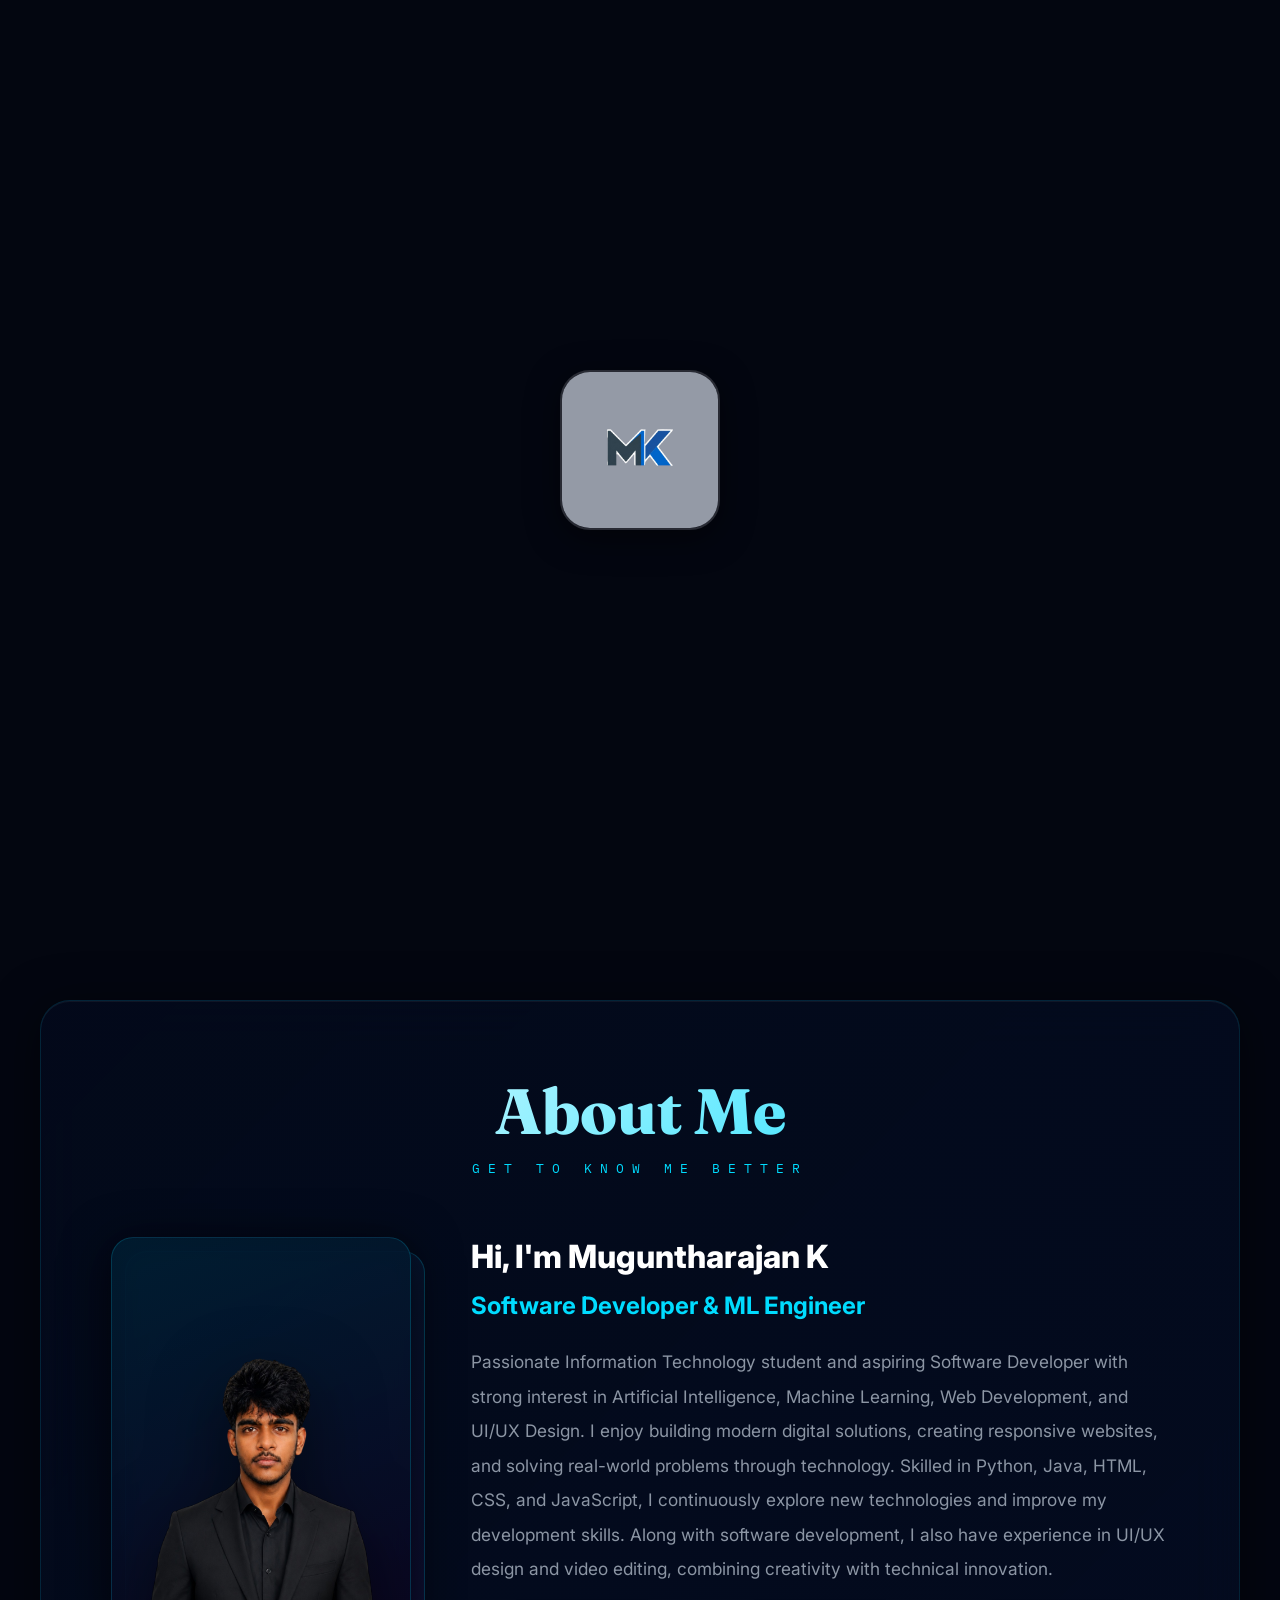
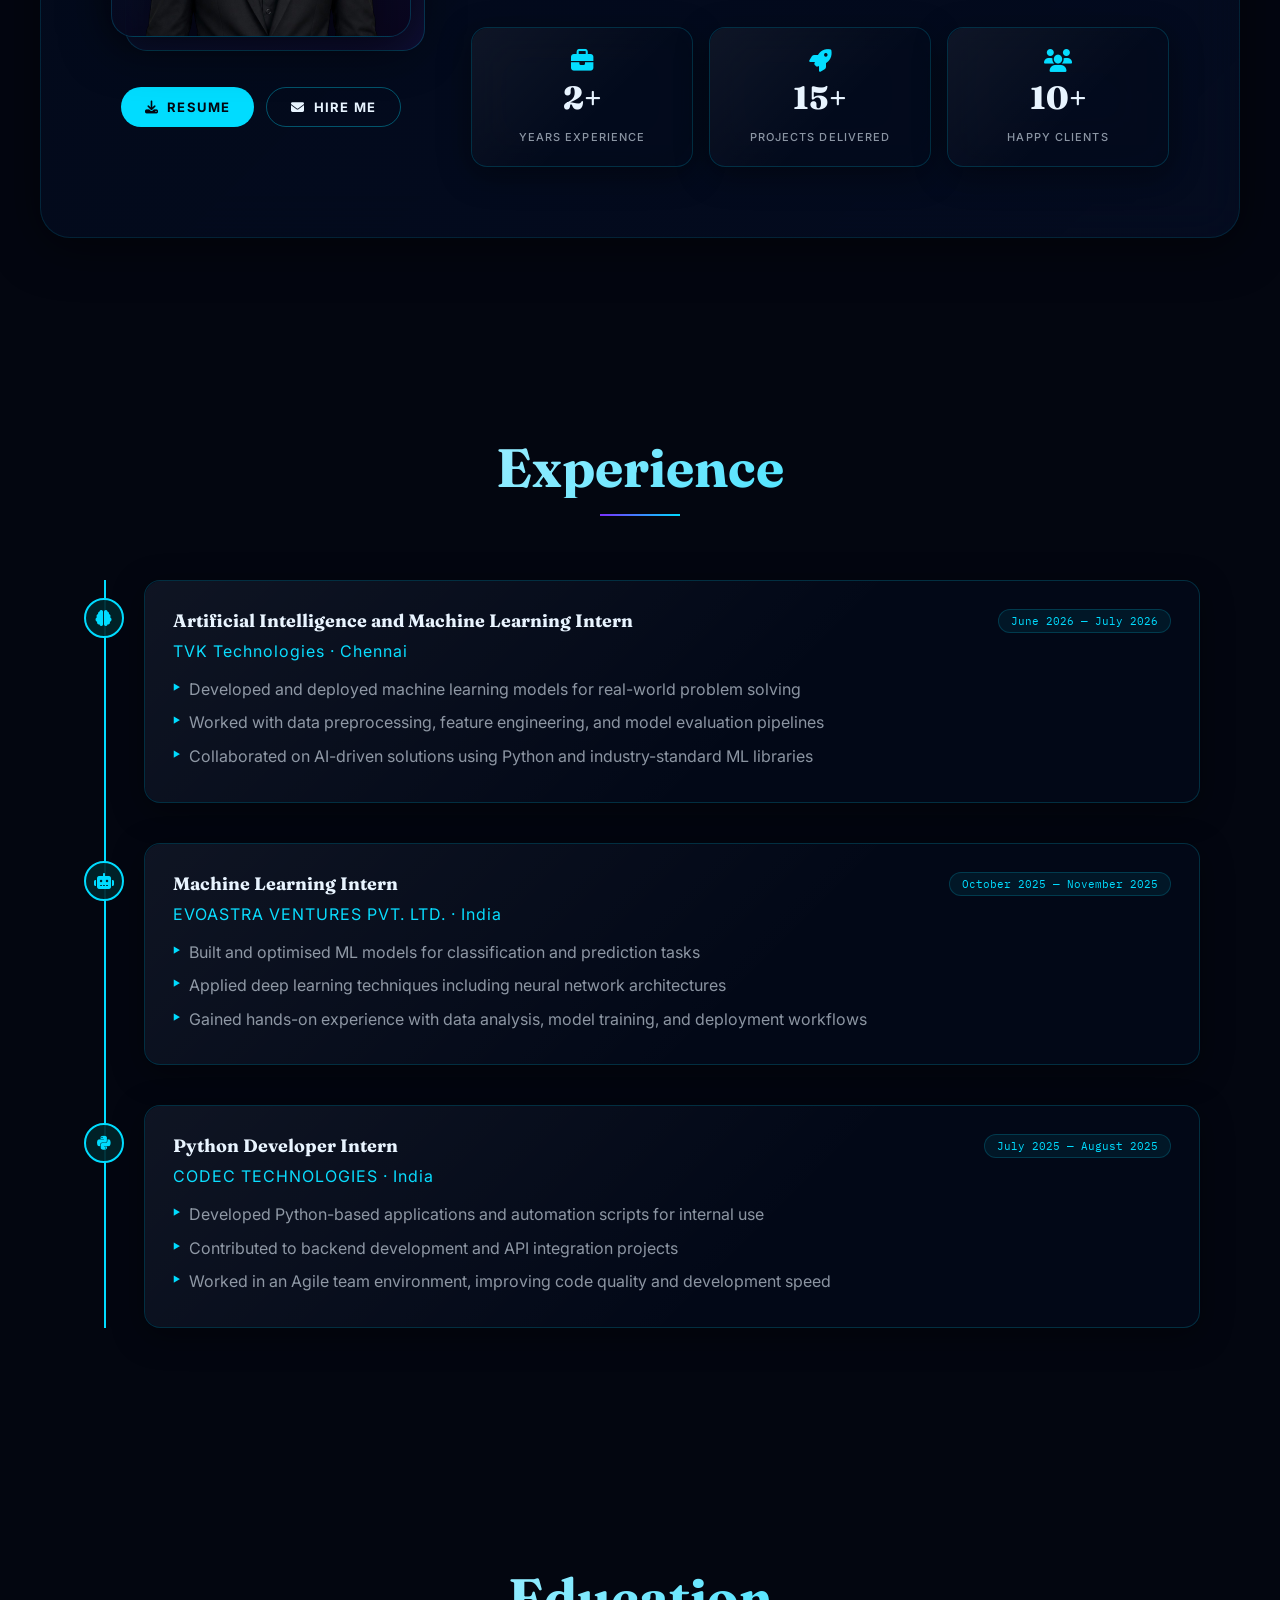
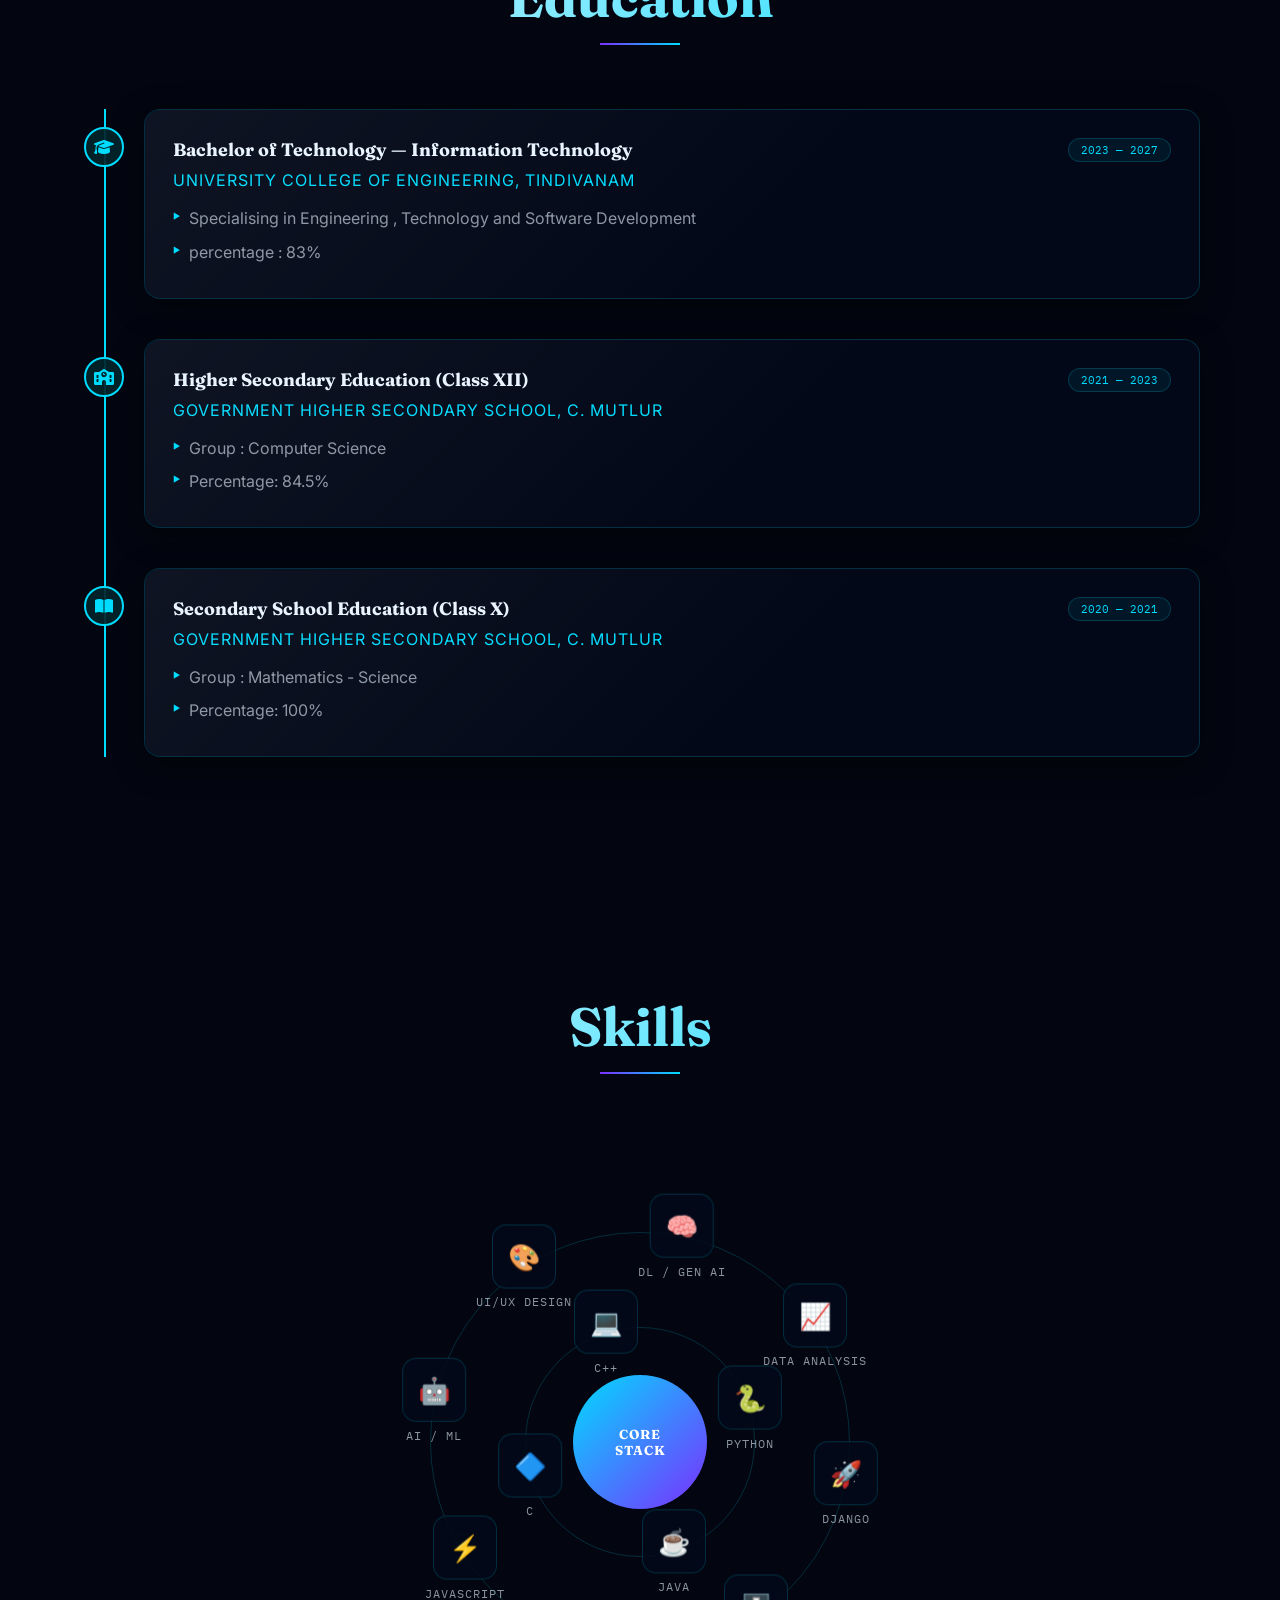
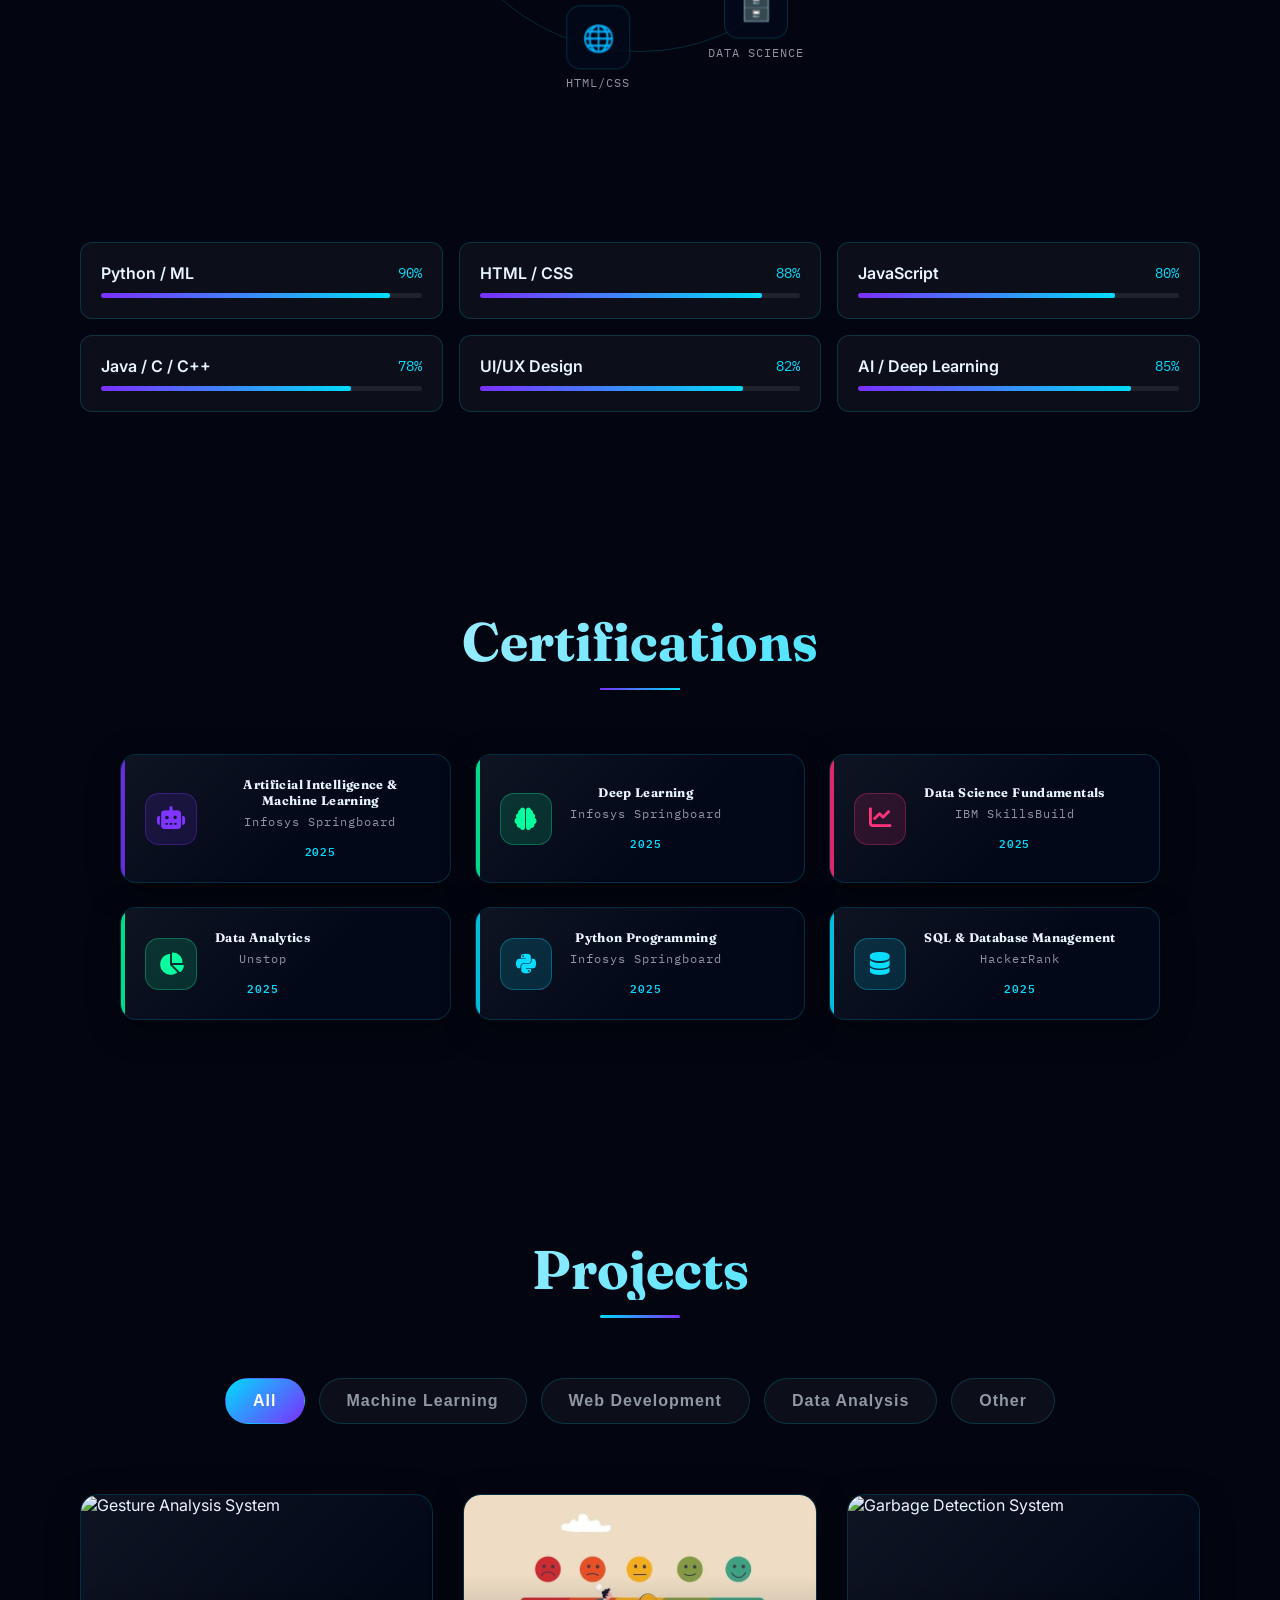
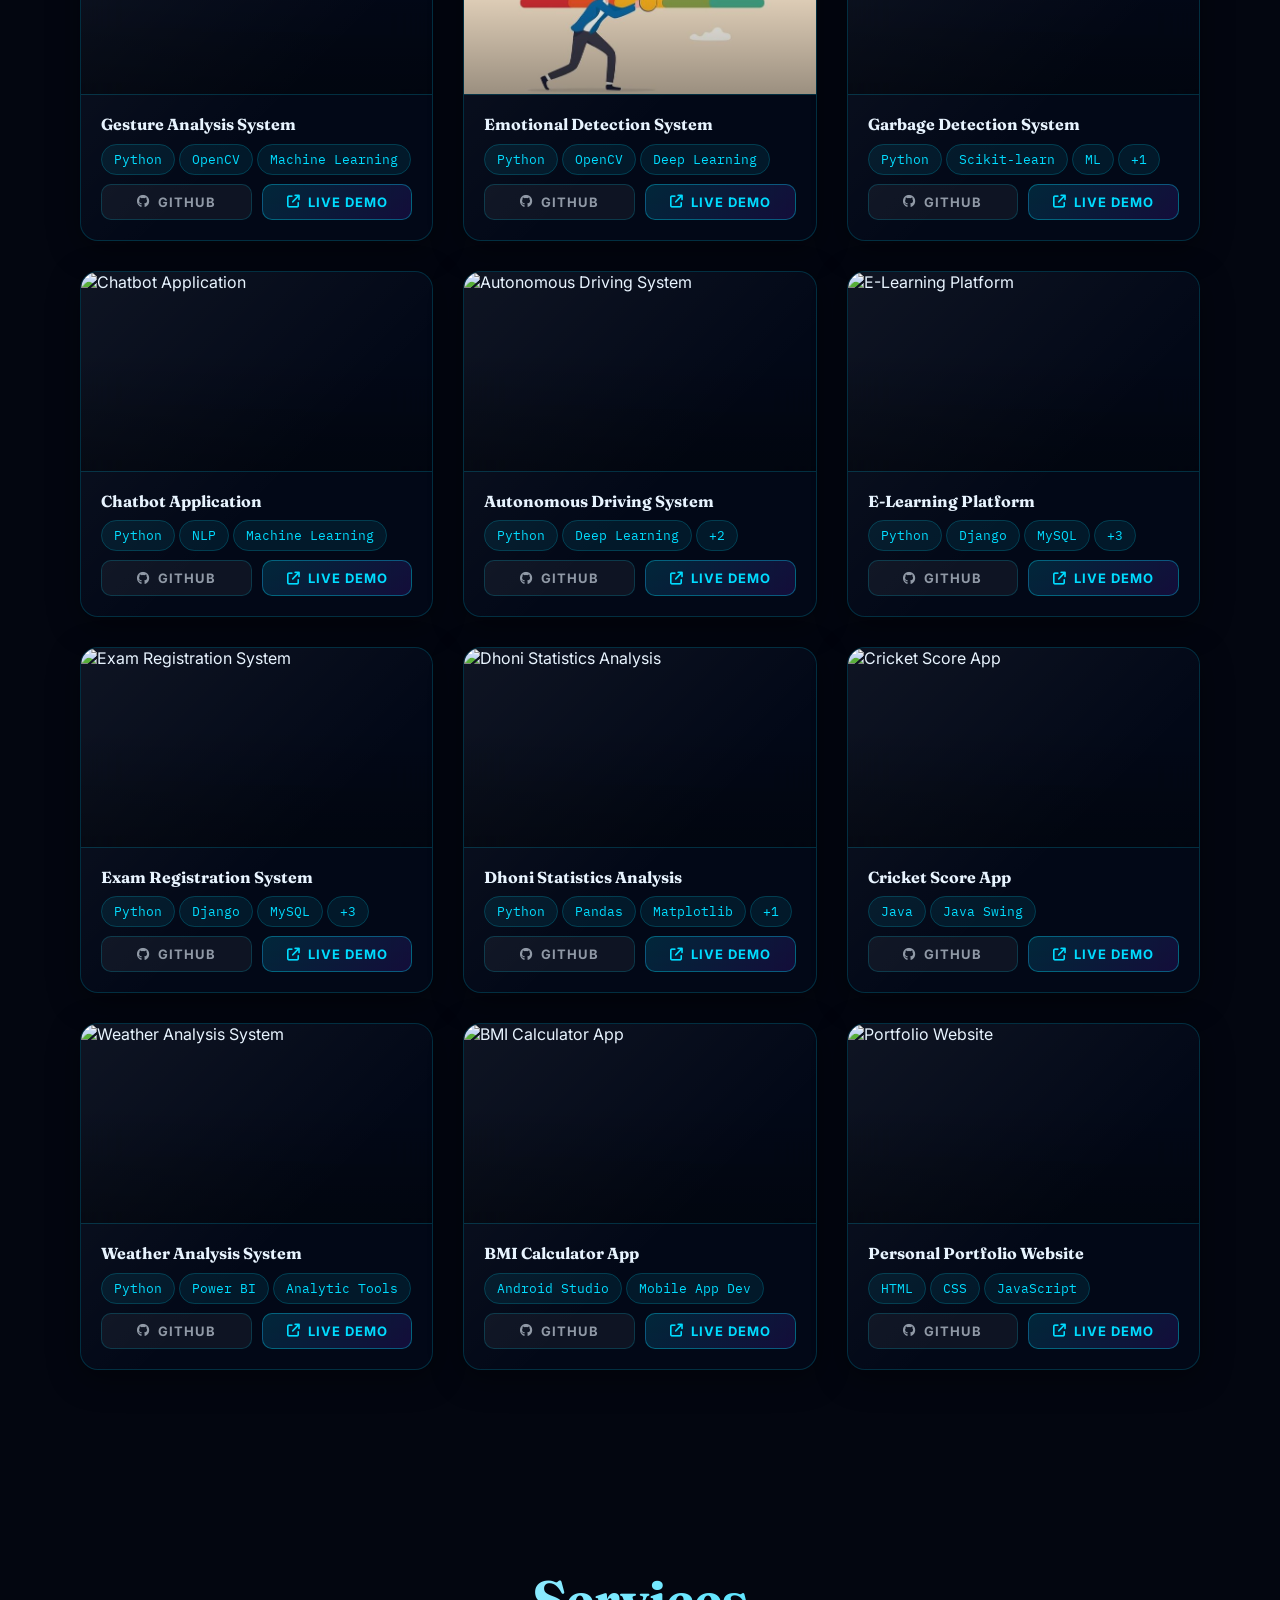
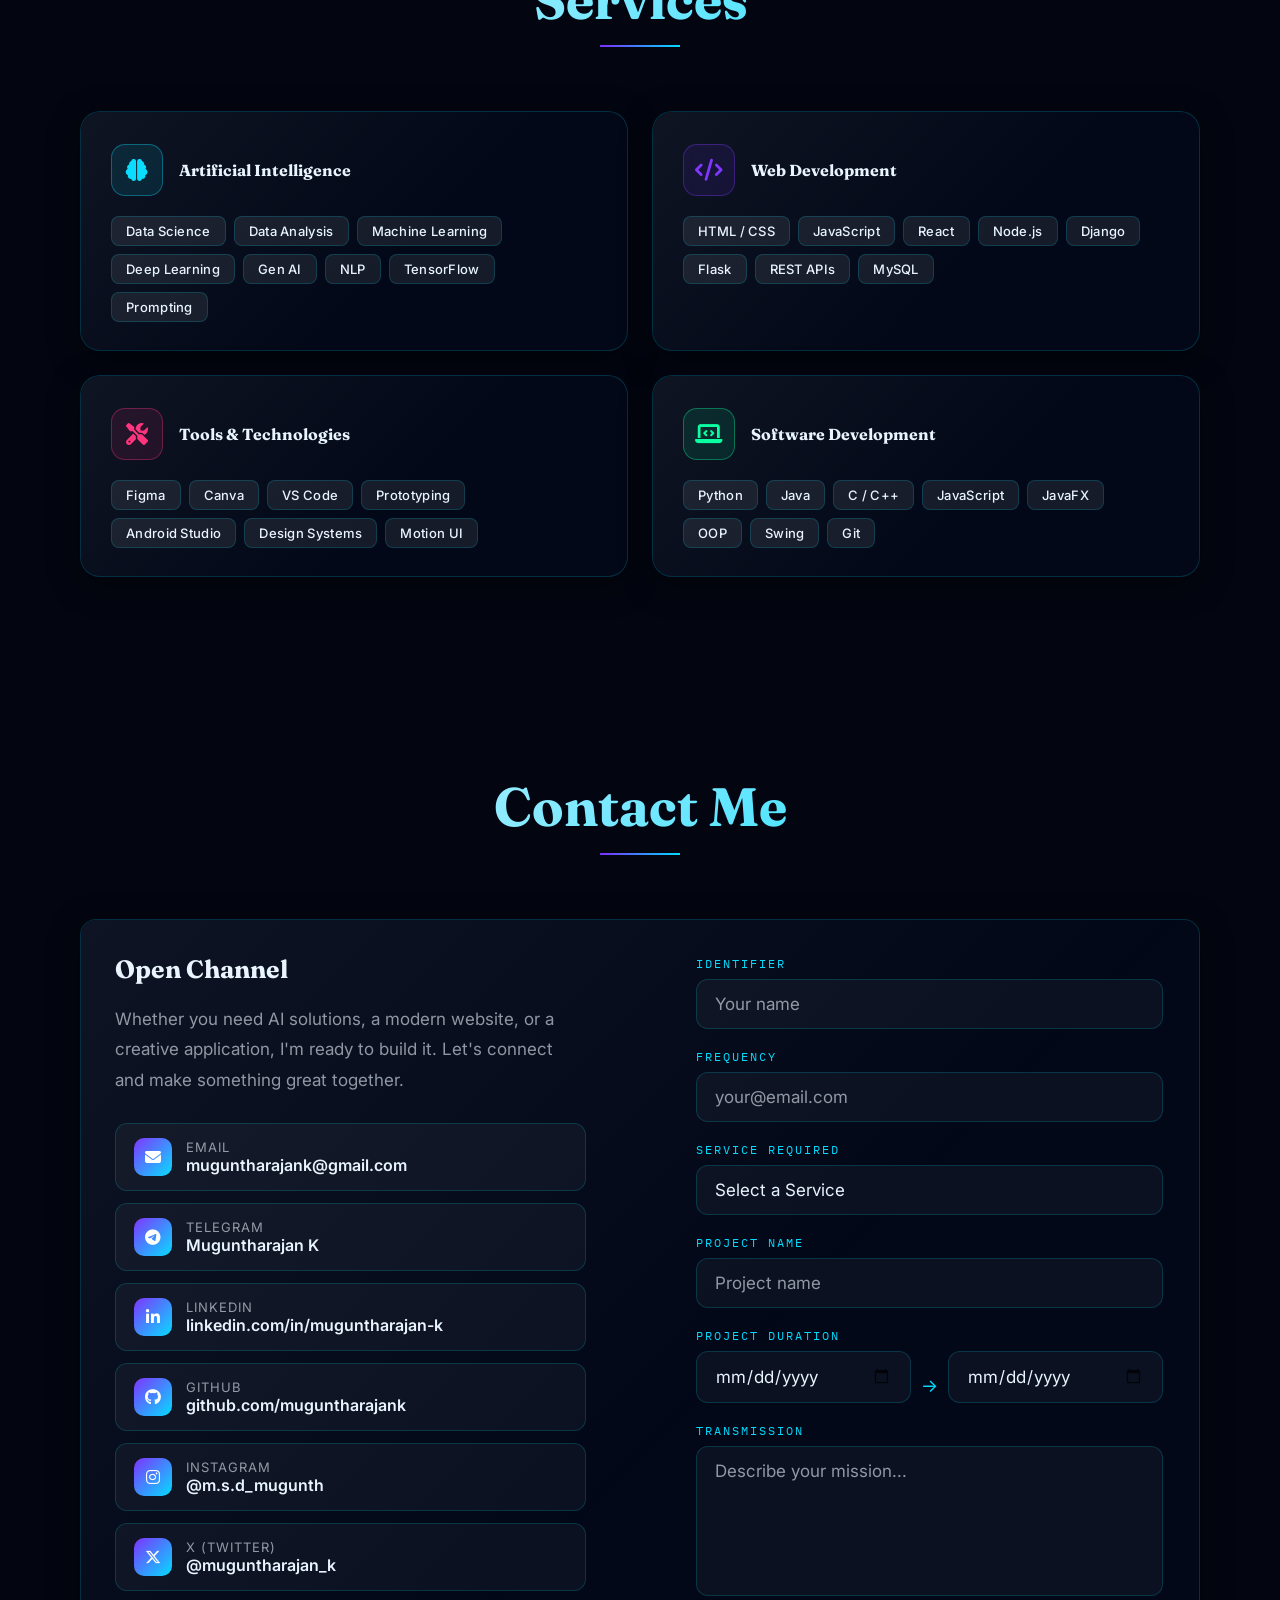
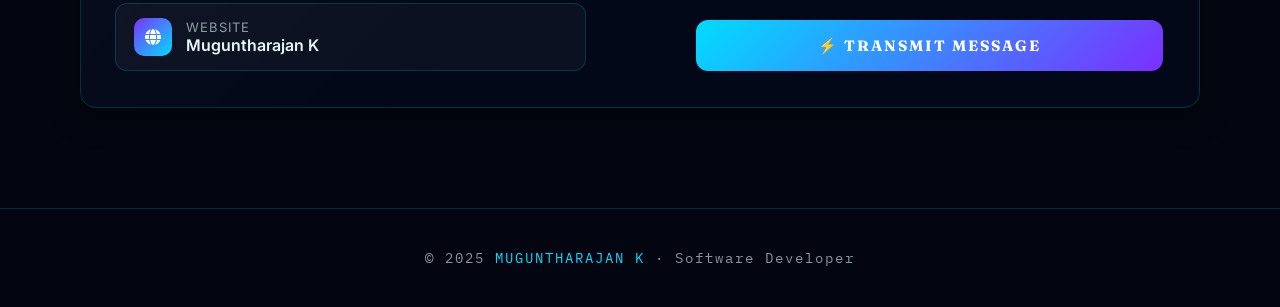
==== index.html @ 529c3d99 "Add files via upload" ====
<!DOCTYPE html>
<html lang="en" data-theme="dark">
<head>
<meta charset="UTF-8">
<meta name="viewport" content="width=device-width, initial-scale=1.0">
<title>Muguntharajan K — Software Developer</title>
<link rel="preconnect" href="https://fonts.googleapis.com">
<link href="https://fonts.googleapis.com/css2?family=Inter:wght@300;400;500;600;700;800&family=Fraunces:opsz,wght@9..144,400..900&family=IBM+Plex+Mono:wght@400;500&display=swap" rel="stylesheet">
<link rel="stylesheet" href="https://cdnjs.cloudflare.com/ajax/libs/font-awesome/6.5.1/css/all.min.css">
<link rel="stylesheet" href="styles.css">
<script src="script.js" defer></script>
</head>
<body>
<canvas id="bg-canvas"></canvas>
<!-- PRELOADER -->
<div id="preloader">
  <div class="loader-content">
    <div class="logo-box">
      <img src="img/MK.jpg" alt="Logo">
    </div>
  </div>
</div>

<!-- SCROLL PROGRESS -->
<div id="scrollProgress"></div>

<!-- NAV -->
<nav id="mainNav" class="nav-reference">
  <a href="#hero" class="nav-brand">mugunth<span class="nav-brand-dot">.dev</span></a>
  <button class="hamburger" id="hamburger" aria-label="Toggle menu">
    <span></span><span></span><span></span>
  </button>
  <ul class="nav-links" id="navLinks">
    <li><a href="#hero" class="nav-link-item active">Home</a></li>
    <li><a href="#about" class="nav-link-item">About</a></li>
    <li><a href="#skills" class="nav-link-item">Skills</a></li>
    <li><a href="#projects" class="nav-link-item">Projects</a></li>
    <li><a href="#services" class="nav-link-item">Services</a></li>
    <li><a href="#contact" class="nav-link-item">Contact</a></li>
  </ul>
  <div class="nav-right">
    <a href="https://linkedin.com/in/muguntharajan-k" target="_blank" class="nav-li-icon" aria-label="LinkedIn"><i class="fa-brands fa-linkedin-in"></i></a>
    <a href="Muguntharajan_SE_Resume.pdf" download class="btn-resume"><i class="fa-solid fa-download"></i> RESUME</a>
    <button class="theme-toggle" id="themeToggle" aria-label="Toggle theme"></button>
  </div>
</nav>

<div class="wrapper">

<!-- HERO -->
<section class="hero" id="hero">

  <!-- Center content -->
  <div class="hero-center reveal">
    <h1 class="hero-big-title">
      <span class="hbt-line">Creative</span>
      <span class="hbt-line hbt-accent">Software Developer</span>
      <span class="hbt-line">&amp; ML Engineer</span>
    </h1>
    <p class="hero-big-sub">Crafting intelligent solutions through clean code,<br>thoughtful design, and machine learning innovation.</p>
    <!-- Left social dock -->
  <div class="hero-side-socials">
    <a href="https://github.com/muguntharajank" target="_blank" aria-label="GitHub"><i class="fa-brands fa-github"></i></a>
    <a href="https://linkedin.com/in/muguntharajan-k" target="_blank" aria-label="LinkedIn"><i class="fa-brands fa-linkedin-in"></i></a>
    <a href="https://instagram.com/m.s.d_mugunth" target="_blank" aria-label="Instagram"><i class="fa-brands fa-instagram"></i></a>
    <a href="https://twitter.com/muguntharajan_k" target="_blank" aria-label="X (Twitter)"><i class="fa-brands fa-x-twitter"></i></a>
    <a href="https://t.me/@MuguntharajanK" target="_blank" aria-label="Telegram"><i class="fa-brands fa-telegram"></i></a>
    <span class="side-socials-line"></span>
  </div>
    <a href="#projects" class="btn-view-work">VIEW WORK</a>
    <div class="hero-scroll-indicator">
      <i class="fa-solid fa-arrow-down"></i>
    </div>
  </div>

  <!-- Right rotating badge -->
  <div class="hero-badge-wrap">
    <svg class="hero-rotate-badge" viewBox="0 0 200 200" xmlns="http://www.w3.org/2000/svg">
      <defs>
        <path id="circlePath" d="M 100,100 m -75,0 a 75,75 0 1,1 150,0 a 75,75 0 1,1 -150,0"/>
      </defs>
      <text class="badge-text">
        <textPath href="#circlePath" startOffset="0%">
          • CREATIVE DEVELOPER • ML ENGINEER • WEB DEVELOPER •
        </textPath>
      </text>
    </svg>
    <div class="hero-badge-dot"></div>
  </div>

</section>

<!-- ABOUT -->
  <section id="about" class="about">
    <div class="about-box">
      <div class="section-header reveal">
        <h2>About Me</h2>
        <p>Get to know me better</p>
      </div>
      <div class="about-content">
        <div class="about-img-col reveal-left">
          <div class="about-img-outer">
            <div class="about-img-bg-box"></div>
            <div class="about-img-wrap">
              <span class="glow-cyan"></span>
              <span class="glow-purple"></span>
              <img src="img/profile.png" class="about-img">
            </div>
          </div>
          <div class="about-btn-row">
            <a href="Muguntharajan_SE_Resume.pdf" download class="about-btn about-btn--resume"><i class="fas fa-download"></i> Resume</a>
            <a href="#contact" class="about-btn about-btn--hire"><i class="fas fa-envelope"></i> Hire Me</a>
          </div>
        </div>

        <div class="about-text reveal">
          <h4 class="about-subtitle">Hi, I'm Muguntharajan K</h4>
          <h4 class="about-title">Software Developer & ML Engineer</h4>
          <p>Passionate Information Technology student and aspiring Software Developer with strong interest in Artificial Intelligence, Machine Learning, Web Development, and UI/UX Design. I enjoy building modern digital solutions, creating responsive websites, and solving real-world problems through technology. Skilled in Python, Java, HTML, CSS, and JavaScript, I continuously explore new technologies and improve my development skills. Along with software development, I also have experience in UI/UX design and video editing, combining creativity with technical innovation.</p>
          <!-- STAT BOXES -->
          <div class="about-stats reveal">
            <div class="astat-box glass">
              <i class="fa-solid fa-briefcase astat-icon"></i>
              <div class="astat-num">2+</div>
              <div class="astat-label">Years Experience</div>
            </div>
            <div class="astat-box glass">
              <i class="fa-solid fa-rocket astat-icon"></i>
              <div class="astat-num">15+</div>
              <div class="astat-label">Projects Delivered</div>
            </div>
            <div class="astat-box glass">
              <i class="fa-solid fa-users astat-icon"></i>
              <div class="astat-num">10+</div>
              <div class="astat-label">Happy Clients</div>
            </div>
          </div>
        </div>
      </div>
    </div>
</section>
<!-- EXPERIENCE -->
<section id="experience" style="padding:100px 40px;max-width:1200px;margin:0 auto">
  <div class="section-header reveal">
    <h2 class="section-title">Experience</h2>
    <div class="section-line"></div>
  </div>
  <div class="timeline">
    <div class="tl-item slide-in-left">
      <div class="tl-icon" style="--tl-ic:var(--c1)"><i class="fa-solid fa-brain"></i></div>
      <div class="glass tl-card">
        <div class="tl-header">
          <div class="tl-role">Artificial Intelligence and Machine Learning Intern</div>
          <div class="tl-date">June 2026 — July 2026</div>
        </div>
        <div class="tl-company">TVK Technologies · Chennai</div>
        <ul class="tl-bullets">
          <li>Developed and deployed machine learning models for real-world problem solving</li>
          <li>Worked with data preprocessing, feature engineering, and model evaluation pipelines</li>
          <li>Collaborated on AI-driven solutions using Python and industry-standard ML libraries</li>
        </ul>
      </div>
    </div>
    <div class="tl-item slide-in-left">
      <div class="tl-icon" style="--tl-ic:var(--c1)"><i class="fa-solid fa-robot"></i></div>
      <div class="glass tl-card">
        <div class="tl-header">
          <div class="tl-role">Machine Learning Intern</div>
          <div class="tl-date">October 2025 — November 2025</div>
        </div>
        <div class="tl-company">EVOASTRA VENTURES PVT. LTD. · India</div>
        <ul class="tl-bullets">
          <li>Built and optimised ML models for classification and prediction tasks</li>
          <li>Applied deep learning techniques including neural network architectures</li>
          <li>Gained hands-on experience with data analysis, model training, and deployment workflows</li>
        </ul>
      </div>
    </div>
    <div class="tl-item slide-in-left">
      <div class="tl-icon" style="--tl-ic:var(--c1)"><i class="fa-brands fa-python"></i></div>
      <div class="glass tl-card">
        <div class="tl-header">
          <div class="tl-role">Python Developer Intern</div>
          <div class="tl-date">July 2025 — August 2025</div>
        </div>
        <div class="tl-company">CODEC TECHNOLOGIES · India</div>
        <ul class="tl-bullets">
          <li>Developed Python-based applications and automation scripts for internal use</li>
          <li>Contributed to backend development and API integration projects</li>
          <li>Worked in an Agile team environment, improving code quality and development speed</li>
        </ul>
      </div>
    </div>
  </div>
</section>

<!-- EDUCATION -->
<section id="education" style="padding:100px 40px;max-width:1200px;margin:0 auto">
  <div class="section-header reveal">
    <h2 class="section-title">Education</h2>
    <div class="section-line"></div>
  </div>
  <div class="timeline">
    <div class="tl-item slide-in-left">
      <div class="tl-icon" style="--tl-ic:var(--c1)"><i class="fa-solid fa-graduation-cap"></i></div>
      <div class="glass tl-card">
        <div class="tl-header">
          <div class="tl-role">Bachelor of Technology — Information Technology</div>
          <div class="tl-date">2023 — 2027</div>
        </div>
        <div class="tl-company">UNIVERSITY COLLEGE OF ENGINEERING, TINDIVANAM</div>
        <ul class="tl-bullets">
          <li>Specialising in Engineering , Technology and Software Development</li>
          <li> percentage : 83%</li>  
        </ul>
      </div>
    </div>
    <div class="tl-item slide-in-left">
      <div class="tl-icon" style="--tl-ic:var(--c1)"><i class="fa-solid fa-school"></i></div>
      <div class="glass tl-card">
        <div class="tl-header">
          <div class="tl-role">Higher Secondary Education (Class XII)</div>
          <div class="tl-date">2021 — 2023</div>
        </div>
        <div class="tl-company">GOVERNMENT HIGHER SECONDARY SCHOOL, C. MUTLUR</div>
        <ul class="tl-bullets">
          <li>Group : Computer Science</li>
          <li>Percentage: 84.5%</li>
        </ul>
      </div>
    </div>
    <div class="tl-item slide-in-left">
      <div class="tl-icon" style="--tl-ic:var(--c1)"><i class="fa-solid fa-book-open"></i></div>
      <div class="glass tl-card">
        <div class="tl-header">
          <div class="tl-role">Secondary School Education (Class X)</div>
          <div class="tl-date">2020 — 2021</div>
        </div>
        <div class="tl-company">GOVERNMENT HIGHER SECONDARY SCHOOL, C. MUTLUR</div>
        <ul class="tl-bullets">
          <li>Group : Mathematics - Science</li>
          <li>Percentage: 100%</li>
        </ul>
      </div>
    </div>
  </div>
</section>

<!-- SKILLS -->
<section id="skills" style="padding:100px 40px;max-width:1200px;margin:0 auto">
  <div class="section-header reveal">
    <h2 class="section-title">Skills</h2>
    <div class="section-line"></div>
  </div>
  <div class="skills-orbit-wrapper">
    <div class="skills-orbit reveal" id="skillsOrbit">
      <div class="orbit-track" style="width:420px;height:420px"></div>
      <div class="orbit-track" style="width:230px;height:230px"></div>
      <div class="orbit-center">CORE<br>STACK</div>
    </div>
  </div>
  <div class="skills-bars slide-in-up" id="skillBars">
    <div class="skill-bar-item"><div class="skill-bar-header"><span class="skill-bar-name">Python / ML</span><span class="skill-bar-pct">90%</span></div><div class="skill-track"><div class="skill-fill" data-pct="90"></div></div></div>
    <div class="skill-bar-item"><div class="skill-bar-header"><span class="skill-bar-name">HTML / CSS</span><span class="skill-bar-pct">88%</span></div><div class="skill-track"><div class="skill-fill" data-pct="88"></div></div></div>
    <div class="skill-bar-item"><div class="skill-bar-header"><span class="skill-bar-name">JavaScript</span><span class="skill-bar-pct">80%</span></div><div class="skill-track"><div class="skill-fill" data-pct="80"></div></div></div>
    <div class="skill-bar-item"><div class="skill-bar-header"><span class="skill-bar-name">Java / C / C++</span><span class="skill-bar-pct">78%</span></div><div class="skill-track"><div class="skill-fill" data-pct="78"></div></div></div>
    <div class="skill-bar-item"><div class="skill-bar-header"><span class="skill-bar-name">UI/UX Design</span><span class="skill-bar-pct">82%</span></div><div class="skill-track"><div class="skill-fill" data-pct="82"></div></div></div>
    <div class="skill-bar-item"><div class="skill-bar-header"><span class="skill-bar-name">AI / Deep Learning</span><span class="skill-bar-pct">85%</span></div><div class="skill-track"><div class="skill-fill" data-pct="85"></div></div></div>
  </div>
</section>

<!-- CERTIFICATIONS -->
<section id="certifications" class="section">
  <div class="section-header reveal">
    <h2 class="section-title">Certifications</h2>
    <div class="section-line"></div>
  </div>

  <div class="cert-grid">

    <!-- Cert 1 -->
<div class="cert-card glass slide-in-up" style="transition-delay:.00s">
  <div class="cert-badge" style="--cc:var(--c2)">
    <i class="fa-solid fa-robot"></i>
  </div>
  <div class="cert-body">
    <h3 class="cert-title">Artificial Intelligence & Machine Learning</h3>
    <span class="cert-issuer">Infosys Springboard</span>
    <span class="cert-date">2025</span>
  </div>
  <div class="cert-ribbon" style="--cc:var(--c2)"></div>
</div>

<!-- Cert 2 -->
<div class="cert-card glass slide-in-up" style="transition-delay:.08s">
  <div class="cert-badge" style="--cc:var(--c4)">
    <i class="fa-solid fa-brain"></i>
  </div>
  <div class="cert-body">
    <h3 class="cert-title">Deep Learning</h3>
    <span class="cert-issuer">Infosys Springboard</span>
    <span class="cert-date">2025</span>
  </div>
  <div class="cert-ribbon" style="--cc:var(--c4)"></div>
</div>

<!-- Cert 3 -->
<div class="cert-card glass slide-in-up" style="transition-delay:.16s">
  <div class="cert-badge" style="--cc:var(--c3)">
    <i class="fa-solid fa-chart-line"></i>
  </div>
  <div class="cert-body">
    <h3 class="cert-title">Data Science Fundamentals</h3>
    <span class="cert-issuer">IBM SkillsBuild</span>
    <span class="cert-date">2025</span>
  </div>
  <div class="cert-ribbon" style="--cc:var(--c3)"></div>
</div>

<!-- Cert 4 -->
<div class="cert-card glass slide-in-up" style="transition-delay:.24s">
  <div class="cert-badge" style="--cc:var(--c4)">
    <i class="fa-solid fa-chart-pie"></i>
  </div>
  <div class="cert-body">
    <h3 class="cert-title">Data Analytics</h3>
    <span class="cert-issuer">Unstop</span>
    <span class="cert-date">2025</span>
  </div>
  <div class="cert-ribbon" style="--cc:var(--c4)"></div>
</div>

<!-- Cert 5 -->
<div class="cert-card glass slide-in-up" style="transition-delay:.32s">
  <div class="cert-badge" style="--cc:var(--c1)">
    <i class="fa-brands fa-python"></i>
  </div>
  <div class="cert-body">
    <h3 class="cert-title">Python Programming</h3>
    <span class="cert-issuer">Infosys Springboard</span>
    <span class="cert-date">2025</span>
  </div>
  <div class="cert-ribbon" style="--cc:var(--c1)"></div>
</div>

<!-- Cert 6 -->
<div class="cert-card glass slide-in-up" style="transition-delay:.40s">
  <div class="cert-badge" style="--cc:var(--c1)">
    <i class="fa-solid fa-database"></i>
  </div>
  <div class="cert-body">
    <h3 class="cert-title">SQL & Database Management</h3>
    <span class="cert-issuer">HackerRank</span>
    <span class="cert-date">2025</span>
  </div>
  <div class="cert-ribbon" style="--cc:var(--c1)"></div>
</div>
</div>
</section>

<!-- PROJECTS -->
<section id="projects" class="section">

    <div class="section-header reveal">
        <h2 class="section-title">Projects</h2>
        <div class="section-line"></div>
    </div>

    <!-- FILTER BUTTONS -->
    <div class="project-filters reveal">
        <button class="filter-btn active" data-filter="all">All</button>
        <button class="filter-btn" data-filter="ml">Machine Learning</button>
        <button class="filter-btn" data-filter="web">Web Development</button>
        <button class="filter-btn" data-filter="data">Data Analysis</button>
        <button class="filter-btn" data-filter="app">Other</button>
    </div>

    <div class="projects-grid">

        <!-- PROJECT 1 -->
        <div class="glass project-card slide-in-up" data-category="ml">
            <div class="project-thumb">
                <img src="img/project_3.jpg" alt="Gesture Analysis System">
            </div>
            <div class="project-body">
                <div class="project-name">Gesture Analysis System</div>
                <div class="stack-chips">
                    <span class="stack-chip">Python</span>
                    <span class="stack-chip">OpenCV</span>
                    <span class="stack-chip">Machine Learning</span>
                </div>
                <div class="project-links">
                    <a href="https://github.com/muguntharajank" target="_blank" class="proj-btn proj-btn--gh">
                        <i class="fa-brands fa-github"></i> GitHub
                    </a>
                    <a href="#" target="_blank" class="proj-btn proj-btn--live">
                        <i class="fa-solid fa-arrow-up-right-from-square"></i> Live Demo
                    </a>
                </div>
            </div>
        </div>

        <!-- PROJECT 2 -->
        <div class="glass project-card slide-in-up" data-category="ml">
            <div class="project-thumb">
                <img src="img/project_4.jpg" alt="Emotional Detection System">
            </div>
            <div class="project-body">
                <div class="project-name">Emotional Detection System</div>
                <div class="stack-chips">
                    <span class="stack-chip">Python</span>
                    <span class="stack-chip">OpenCV</span>
                    <span class="stack-chip">Deep Learning</span>
                </div>
                <div class="project-links">
                    <a href="https://github.com/muguntharajank" target="_blank" class="proj-btn proj-btn--gh">
                        <i class="fa-brands fa-github"></i> GitHub
                    </a>
                    <a href="#" target="_blank" class="proj-btn proj-btn--live">
                        <i class="fa-solid fa-arrow-up-right-from-square"></i> Live Demo
                    </a>
                </div>
            </div>
        </div>

        <!-- PROJECT 3 -->
        <div class="glass project-card slide-in-up" data-category="ml">
            <div class="project-thumb">
                <img src="img/project_6.jpg" alt="Garbage Detection System">
            </div>
            <div class="project-body">
                <div class="project-name">Garbage Detection System</div>
                <div class="stack-chips">
                    <span class="stack-chip">Python</span>
                    <span class="stack-chip">Scikit-learn</span>
                    <span class="stack-chip">ML</span>
                    <span class="stack-chip">+1</span>
                </div>
                <div class="project-links">
                    <a href="https://github.com/muguntharajank" target="_blank" class="proj-btn proj-btn--gh">
                        <i class="fa-brands fa-github"></i> GitHub
                    </a>
                    <a href="#" target="_blank" class="proj-btn proj-btn--live">
                        <i class="fa-solid fa-arrow-up-right-from-square"></i> Live Demo
                    </a>
                </div>
            </div>
        </div>

        <!-- PROJECT 4 -->
        <div class="glass project-card slide-in-up" data-category="ml">
            <div class="project-thumb">
                <img src="img/project_7.jpg" alt="Chatbot Application">
            </div>
            <div class="project-body">
                <div class="project-name">Chatbot Application</div>
                <div class="stack-chips">
                    <span class="stack-chip">Python</span>
                    <span class="stack-chip">NLP</span>
                    <span class="stack-chip">Machine Learning</span>
                </div>
                <div class="project-links">
                    <a href="https://github.com/muguntharajank" target="_blank" class="proj-btn proj-btn--gh">
                        <i class="fa-brands fa-github"></i> GitHub
                    </a>
                    <a href="#" target="_blank" class="proj-btn proj-btn--live">
                        <i class="fa-solid fa-arrow-up-right-from-square"></i> Live Demo
                    </a>
                </div>
            </div>
        </div>

        <!-- PROJECT 5 -->
        <div class="glass project-card slide-in-up" data-category="ml">
            <div class="project-thumb">
                <img src="img/project_8.jpg" alt="Autonomous Driving System">
            </div>
            <div class="project-body">
                <div class="project-name">Autonomous Driving System</div>
                <div class="stack-chips">
                    <span class="stack-chip">Python</span>
                    <span class="stack-chip">Deep Learning</span>
                    <span class="stack-chip">+2</span>
                </div>
                <div class="project-links">
                    <a href="https://github.com/muguntharajank" target="_blank" class="proj-btn proj-btn--gh">
                        <i class="fa-brands fa-github"></i> GitHub
                    </a>
                    <a href="#" target="_blank" class="proj-btn proj-btn--live">
                        <i class="fa-solid fa-arrow-up-right-from-square"></i> Live Demo
                    </a>
                </div>
            </div>
        </div>

        <!-- PROJECT 6 -->
        <div class="glass project-card slide-in-up" data-category="web">
            <div class="project-thumb">
                <img src="img/project_9.jpg" alt="E-Learning Platform">
            </div>
            <div class="project-body">
                <div class="project-name">E-Learning Platform</div>
                <div class="stack-chips">
                    <span class="stack-chip">Python</span>
                    <span class="stack-chip">Django</span>
                    <span class="stack-chip">MySQL</span>
                    <span class="stack-chip">+3</span>
                </div>
                <div class="project-links">
                    <a href="https://github.com/muguntharajank" target="_blank" class="proj-btn proj-btn--gh">
                        <i class="fa-brands fa-github"></i> GitHub
                    </a>
                    <a href="#" target="_blank" class="proj-btn proj-btn--live">
                        <i class="fa-solid fa-arrow-up-right-from-square"></i> Live Demo
                    </a>
                </div>
            </div>
        </div>

        <!-- PROJECT 7 -->
        <div class="glass project-card slide-in-up" data-category="web">
            <div class="project-thumb">
                <img src="img/project_1.png" alt="Exam Registration System">
            </div>
            <div class="project-body">
                <div class="project-name">Exam Registration System</div>
                <div class="stack-chips">
                    <span class="stack-chip">Python</span>
                    <span class="stack-chip">Django</span>
                    <span class="stack-chip">MySQL</span>
                    <span class="stack-chip">+3</span>
                </div>
                <div class="project-links">
                    <a href="https://github.com/muguntharajank" target="_blank" class="proj-btn proj-btn--gh">
                        <i class="fa-brands fa-github"></i> GitHub
                    </a>
                    <a href="#" target="_blank" class="proj-btn proj-btn--live">
                        <i class="fa-solid fa-arrow-up-right-from-square"></i> Live Demo
                    </a>
                </div>
            </div>
        </div>

        <!-- PROJECT 8 -->
        <div class="glass project-card slide-in-up" data-category="data">
            <div class="project-thumb">
                <img src="img/project_5.jpg" alt="Dhoni Statistics Analysis">
            </div>
            <div class="project-body">
                <div class="project-name">Dhoni Statistics Analysis</div>
                <div class="stack-chips">
                    <span class="stack-chip">Python</span>
                    <span class="stack-chip">Pandas</span>
                    <span class="stack-chip">Matplotlib</span>
                    <span class="stack-chip">+1</span>
                </div>
                <div class="project-links">
                    <a href="https://github.com/muguntharajank" target="_blank" class="proj-btn proj-btn--gh">
                        <i class="fa-brands fa-github"></i> GitHub
                    </a>
                    <a href="#" target="_blank" class="proj-btn proj-btn--live">
                        <i class="fa-solid fa-arrow-up-right-from-square"></i> Live Demo
                    </a>
                </div>
            </div>
        </div>

        <!-- PROJECT 9 -->
        <div class="glass project-card slide-in-up" data-category="app">
            <div class="project-thumb">
                <img src="img/project_2.jpg" alt="Cricket Score App">
            </div>
            <div class="project-body">
                <div class="project-name">Cricket Score App</div>
                <div class="stack-chips">
                    <span class="stack-chip">Java</span>
                    <span class="stack-chip">Java Swing</span>
                </div>
                <div class="project-links">
                    <a href="https://github.com/muguntharajank" target="_blank" class="proj-btn proj-btn--gh">
                        <i class="fa-brands fa-github"></i> GitHub
                    </a>
                    <a href="#" target="_blank" class="proj-btn proj-btn--live">
                        <i class="fa-solid fa-arrow-up-right-from-square"></i> Live Demo
                    </a>
                </div>
            </div>
        </div>

        <!-- PROJECT 10 -->
        <div class="glass project-card slide-in-up" data-category="data">
            <div class="project-thumb">
                <img src="img/project_10.jpg" alt="Weather Analysis System">
            </div>
            <div class="project-body">
                <div class="project-name">Weather Analysis System</div>
                <div class="stack-chips">
                    <span class="stack-chip">Python</span>
                    <span class="stack-chip">Power BI</span>
                    <span class="stack-chip">Analytic Tools</span>
                </div>
                <div class="project-links">
                    <a href="https://github.com/muguntharajank" target="_blank" class="proj-btn proj-btn--gh">
                        <i class="fa-brands fa-github"></i> GitHub
                    </a>
                    <a href="#" target="_blank" class="proj-btn proj-btn--live">
                        <i class="fa-solid fa-arrow-up-right-from-square"></i> Live Demo
                    </a>
                </div>
            </div>
        </div>

        <!-- PROJECT 11 -->
        <div class="glass project-card slide-in-up" data-category="app">
            <div class="project-thumb">
                <img src="img/project_11.jpg" alt="BMI Calculator App">
            </div>
            <div class="project-body">
                <div class="project-name">BMI Calculator App</div>
                <div class="stack-chips">
                    <span class="stack-chip">Android Studio</span>
                    <span class="stack-chip">Mobile App Dev</span>
                </div>
                <div class="project-links">
                    <a href="https://github.com/muguntharajank" target="_blank" class="proj-btn proj-btn--gh">
                        <i class="fa-brands fa-github"></i> GitHub
                    </a>
                    <a href="#" target="_blank" class="proj-btn proj-btn--live">
                        <i class="fa-solid fa-arrow-up-right-from-square"></i> Live Demo
                    </a>
                </div>
            </div>
        </div>

        <!-- PROJECT 12 -->
        <div class="glass project-card slide-in-up" data-category="web">
            <div class="project-thumb">
                <img src="img/project_12.jpg" alt="Portfolio Website">
            </div>
            <div class="project-body">
                <div class="project-name">Personal Portfolio Website</div>
                <div class="stack-chips">
                    <span class="stack-chip">HTML</span>
                    <span class="stack-chip">CSS</span>
                    <span class="stack-chip">JavaScript</span>
                </div>
                <div class="project-links">
                    <a href="https://muguntharajank.netlify.app/" target="_blank" class="proj-btn proj-btn--gh">
                        <i class="fa-brands fa-github"></i> GitHub
                    </a>
                    <a href="https://muguntharajank.netlify.app/" target="_blank" class="proj-btn proj-btn--live">
                        <i class="fa-solid fa-arrow-up-right-from-square"></i> Live Demo
                    </a>
                </div>
            </div>
        </div>

    </div>

</section>
<!-- SERVICES -->
<section id="services" class="section">
  <div class="section-header reveal">
    <h2 class="section-title">Services</h2>
    <div class="section-line"></div>
  </div>

  <div class="svc2-grid">

    <!-- Artificial Intelligence -->
    <div class="svc2-card glass slide-in-up">
      <div class="svc2-header">
        <div class="svc2-icon-wrap" style="--ic:var(--c1)">
          <i class="fa-solid fa-brain"></i>
        </div>
        <h3 class="svc2-title">Artificial Intelligence</h3>
      </div>
      <div class="svc2-chips">
        <span class="svc2-chip">Data Science</span>
        <span class="svc2-chip">Data Analysis</span>
        <span class="svc2-chip">Machine Learning</span>
        <span class="svc2-chip">Deep Learning</span>
        <span class="svc2-chip">Gen AI</span>
        <span class="svc2-chip">NLP</span>
        <span class="svc2-chip">TensorFlow</span>
        <span class="svc2-chip">Prompting</span>
      </div>
    </div>

    <!-- Web Dev -->
    <div class="svc2-card glass slide-in-up" style="transition-delay:.08s">
      <div class="svc2-header">
        <div class="svc2-icon-wrap" style="--ic:var(--c2)">
          <i class="fa-solid fa-code"></i>
        </div>
        <h3 class="svc2-title">Web Development</h3>
      </div>
      <div class="svc2-chips">
        <span class="svc2-chip">HTML / CSS</span>
        <span class="svc2-chip">JavaScript</span>
        <span class="svc2-chip">React</span>
        <span class="svc2-chip">Node.js</span>
        <span class="svc2-chip">Django</span>
        <span class="svc2-chip">Flask</span>
        <span class="svc2-chip">REST APIs</span>
        <span class="svc2-chip">MySQL</span>
      </div>
    </div>

    <!-- Tools & Technologies -->
    <div class="svc2-card glass slide-in-up" style="transition-delay:.16s">
      <div class="svc2-header">
        <div class="svc2-icon-wrap" style="--ic:var(--c3)">
          <i class="fa-solid fa-tools"></i>
        </div>
        <h3 class="svc2-title">Tools & Technologies</h3>
      </div>
      <div class="svc2-chips">
        <span class="svc2-chip">Figma</span>
        <span class="svc2-chip">Canva</span>
        <span class="svc2-chip">VS Code</span>
        <span class="svc2-chip">Prototyping</span>
        <span class="svc2-chip">Android Studio</span>
        <span class="svc2-chip">Design Systems</span>
        <span class="svc2-chip">Motion UI</span>
      </div>
    </div>

    <!-- Software Dev -->
    <div class="svc2-card glass slide-in-up" style="transition-delay:.24s">
      <div class="svc2-header">
        <div class="svc2-icon-wrap" style="--ic:var(--c4)">
          <i class="fa-solid fa-laptop-code"></i>
        </div>
        <h3 class="svc2-title">Software Development</h3>
      </div>
      <div class="svc2-chips">
        <span class="svc2-chip">Python</span>
        <span class="svc2-chip">Java</span>
        <span class="svc2-chip">C / C++</span>
        <span class="svc2-chip">JavaScript</span>
        <span class="svc2-chip">JavaFX</span>
        <span class="svc2-chip">OOP</span>
        <span class="svc2-chip">Swing</span>
        <span class="svc2-chip">Git</span>
      </div>
    </div>
  </div>
</section>

<!-- CONTACT -->
<section id="contact" style="padding:100px 40px;max-width:1200px;margin:0 auto">
  <div class="section-header reveal">
    <h2 class="section-title">Contact Me</h2>
    <div class="section-line"></div>
  </div>
  <div class="contact-grid glass" style="overflow:hidden">
    <div class="contact-info open-channel">
      <h3>Open Channel</h3>
      <p>Whether you need AI solutions, a modern website, or a creative application, I'm ready to build it. Let's connect and make something great together.</p>
      <div class="contact-methods">

  <a href="mailto:muguntharajank@gmail.com" class="c-method">
    <div class="c-method-icon">
      <i class="fa-solid fa-envelope"></i>
    </div>
    <div>
      <span class="c-method-label">Email</span>
      <span class="c-method-val">muguntharajank@gmail.com</span>
    </div>
  </a>

  <a href="https://t.me/@MuguntharajanK" class="c-method">
    <div class="c-method-icon">
      <i class="fa-brands fa-telegram"></i>
    </div>
    <div>
      <span class="c-method-label">Telegram</span>
      <span class="c-method-val">Muguntharajan K</span>
    </div>
  </a>

  <a href="https://linkedin.com/in/muguntharajan-k" target="_blank" class="c-method">
    <div class="c-method-icon">
      <i class="fa-brands fa-linkedin-in"></i>
    </div>
    <div>
      <span class="c-method-label">LinkedIn</span>
      <span class="c-method-val">linkedin.com/in/muguntharajan-k</span>
    </div>
  </a>

  <a href="https://github.com/muguntharajank" target="_blank" class="c-method">
    <div class="c-method-icon">
      <i class="fa-brands fa-github"></i>
    </div>
    <div>
      <span class="c-method-label">GitHub</span>
      <span class="c-method-val">github.com/muguntharajank</span>
    </div>
  </a>

  <a href="https://instagram.com/m.s.d_mugunth" target="_blank" class="c-method">
    <div class="c-method-icon">
      <i class="fa-brands fa-instagram"></i>
    </div>
    <div>
      <span class="c-method-label">Instagram</span>
      <span class="c-method-val">@m.s.d_mugunth</span>
    </div>
  </a>

  <a href="https://twitter.com/muguntharajan_k" target="_blank" class="c-method">
    <div class="c-method-icon">
      <i class="fa-brands fa-x-twitter"></i>
    </div>
    <div>
      <span class="c-method-label">X (Twitter)</span>
      <span class="c-method-val">@muguntharajan_k</span>
    </div>
  </a>
  <a href="https://muguntharajank.netlify.app/" target="_blank" class="c-method">
    <div class="c-method-icon">
      <i class="fa-solid fa-globe"></i>
    </div>
    <div>
      <span class="c-method-label">Website</span>
      <span class="c-method-val">Muguntharajan K</span>
    </div>
  </a>
</div>
</div>
    <div class="contact-form">
      <div class="form-group">
        <label class="form-label">Identifier</label>
        <input type="text" id="contactName" class="form-input" placeholder="Your name">
      </div>
      <div class="form-group">
        <label class="form-label">Frequency</label>
        <input type="email" id="contactEmail" class="form-input" placeholder="your@email.com">
      </div>
      <div class="form-group">
        <label class="form-label">Service Required</label>
        <select id="contactService" class="form-input form-select">
          <option value="">Select a Service</option>
          <option value="ml">Machine Learning Development</option>
          <option value="web">Web Development</option>
          <option value="uiux">UI / UX Design</option>
          <option value="data">Data Analysis</option>
          <option value="chatbot">AI Chatbot Development</option>
          <option value="cv">Computer Vision Project</option>
          <option value="portfolio">Portfolio Website</option>
          <option value="other">Other</option>
        </select>
      </div>
      <div class="form-group">
        <label class="form-label">Project Name</label>
        <input type="text" id="contactProjectName" class="form-input" placeholder="Project name">
      </div>
      <!-- PROJECT DURATION -->
<div class="form-group" id="durationGroup">
  <label class="form-label">Project Duration</label>
  <div class="duration-grid">
    <div class="duration-field">
      <input type="date" id="startDate" class="form-input date-input">
    </div>
    <div class="duration-arrow">→</div>
    <div class="duration-field">
      <input type="date" id="endDate" class="form-input date-input">
    </div>
  </div>
  <div class="duration-summary" id="durationSummary"></div>
</div>
      <div class="form-group">
        <label class="form-label">Transmission</label>
        <textarea id="contactMsg" class="form-textarea" placeholder="Describe your mission..."></textarea>
      </div>
      <button class="form-submit" id="contactSubmit" onclick="handleContactSubmit(this)">⚡ TRANSMIT MESSAGE</button>
    </div>
  </div>
</section>

<footer>
  <p>© 2025 <span>MUGUNTHARAJAN K</span> · Software Developer </p>
</footer>

</div><!-- /wrapper -->

<!-- MOBILE BOTTOM NAV -->
<nav class="mobile-bottom-nav" id="mobileBottomNav">
  <a href="#hero" class="mbn-item active" data-section="hero">
    <i class="fa-solid fa-house"></i>
    <span>Home</span>
  </a>
  <a href="#about" class="mbn-item" data-section="about">
    <i class="fa-solid fa-user"></i>
    <span>About</span>
  </a>
  <a href="#skills" class="mbn-item" data-section="skills">
    <i class="fa-solid fa-code"></i>
    <span>Skills</span>
  </a>
  <a href="#projects" class="mbn-item" data-section="projects">
    <i class="fa-solid fa-rocket"></i>
    <span>Projects</span>
  </a>
  <a href="#services" class="mbn-item" data-section="services">
    <i class="fa-solid fa-briefcase"></i>
    <span>Services</span>
  </a>
  <a href="#contact" class="mbn-item" data-section="contact">
    <i class="fa-solid fa-envelope"></i>
    <span>Contact</span>
  </a>
</nav>
<script src="https://cdn.jsdelivr.net/npm/@emailjs/browser@4/dist/email.min.js"></script>
</body>
</html>
---- styles.css ----
*,*::before,*::after{box-sizing:border-box;margin:0;padding:0}

:root{
  --bg:#030610;
  --bg2:#070d1a;
  --surface:rgba(255,255,255,0.04);
  --surface2:rgba(255,255,255,0.08);
  --border:rgba(0,220,255,0.18);
  --border2:rgba(0,220,255,0.35);
  --c1:#00dcff;
  --c2:#7b2fff;
  --c3:#ff2d78;
  --c4:#00ff9d;
  --text:#e8f4ff;
  --text2:rgba(232,244,255,0.6);
  --glow:rgba(0,220,255,0.4);
  --glow2:rgba(123,47,255,0.4);
  --hero-glow:radial-gradient(ellipse 80% 60% at 50% 40%, rgba(0,220,255,0.12) 0%, rgba(123,47,255,0.08) 50%, transparent 80%);
  --panel-bg:rgba(3,10,28,0.7);
  --panel-blur:blur(24px);
  --shadow:0 8px 64px rgba(0,220,255,0.1),0 2px 16px rgba(0,0,0,0.8);
  --transition:0.6s cubic-bezier(0.16,1,0.3,1);
  --orbit-outer:210;
  --orbit-inner:115;
}
[data-theme="light"]{
  --bg:#e8f2ff;
  --bg2:#f0f6ff;
  --surface:rgba(255,255,255,0.65);
  --surface2:rgba(255,255,255,0.85);
  --border:rgba(0,100,200,0.2);
  --border2:rgba(0,100,200,0.4);
  --c1:#0062cc;
  --c2:#6200ea;
  --c3:#d50057;
  --c4:#00875a;
  --text:#0a1628;
  --text2:rgba(10,22,40,0.6);
  --glow:rgba(0,98,204,0.25);
  --glow2:rgba(98,0,234,0.2);
  --hero-glow:radial-gradient(ellipse 80% 60% at 50% 40%, rgba(0,100,200,0.08) 0%, rgba(98,0,234,0.05) 50%, transparent 80%);
  --panel-bg:rgba(248,252,255,0.75);
  --panel-blur:blur(32px);
  --shadow:0 8px 64px rgba(0,100,200,0.12),0 2px 16px rgba(0,50,120,0.08);
}

/* ── BACKGROUND CANVAS — fixed, covers viewport always ── */
#bg-canvas{
  position:fixed;
  top:0;left:0;
  width:100vw;height:100vh;
  z-index:0;
  pointer-events:none;
  display:block;
}

html{scroll-behavior:smooth}
body{
  font-family:'Inter',sans-serif;
  background:var(--bg);
  color:var(--text);
  min-height:100vh;
  overflow-x:hidden;
  transition:background var(--transition),color var(--transition);
}

/* ── BACKGROUND STAGE: big mesh-gradient blobs + large flowing waves ── */
.bg-stage{
  position:fixed;top:0;left:0;width:100%;height:100%;
  pointer-events:none;z-index:0;overflow:hidden;
  background:var(--bg);
}

/* ── MESH GRADIENT FIELD — oversized, soft, saturated colour blobs ── */
.mesh-field{
  position:absolute;inset:0;
  filter:blur(10px);
}
.mesh-blob{
  position:absolute;
  border-radius:50%;
  filter:blur(95px);
  opacity:0.75;
  mix-blend-mode:var(--mesh-blend,normal);
  will-change:transform;
  transform:translate3d(var(--mx,0),var(--my,0),0);
  transition:transform 1.4s cubic-bezier(0.22,1,0.36,1);
}
[data-theme="dark"] .mesh-blob{ --mesh-blend:plus-lighter; opacity:0.65; }
.blob-1{
  width:64vw;height:64vw;max-width:880px;max-height:880px;
  top:-20%;left:-16%;
  background:radial-gradient(circle at 40% 40%,var(--c1) 0%,transparent 68%);
  animation:meshDriftA 34s ease-in-out infinite;
}
.blob-2{
  width:58vw;height:58vw;max-width:820px;max-height:820px;
  top:-14%;right:-18%;
  background:radial-gradient(circle at 55% 45%,var(--c2) 0%,transparent 70%);
  animation:meshDriftB 40s ease-in-out infinite;
}
.blob-3{
  width:60vw;height:60vw;max-width:860px;max-height:860px;
  bottom:-22%;left:-10%;
  background:radial-gradient(circle at 50% 55%,var(--c3) 0%,transparent 70%);
  animation:meshDriftC 38s ease-in-out infinite;
}
.blob-4{
  width:50vw;height:50vw;max-width:720px;max-height:720px;
  bottom:-16%;right:-12%;
  background:radial-gradient(circle at 45% 50%,var(--c4) 0%,transparent 72%);
  animation:meshDriftD 30s ease-in-out infinite;
}
.blob-5{
  width:42vw;height:42vw;max-width:600px;max-height:600px;
  top:30%;left:32%;
  background:radial-gradient(circle at 50% 50%,var(--c2) 0%,transparent 74%);
  opacity:0.45;
  animation:meshDriftE 44s ease-in-out infinite;
}
@keyframes meshDriftA{
  0%,100%{transform:translate3d(var(--mx,0),var(--my,0),0) translate(0,0) scale(1)}
  50%{transform:translate3d(var(--mx,0),var(--my,0),0) translate(6%,8%) scale(1.12)}
}
@keyframes meshDriftB{
  0%,100%{transform:translate3d(var(--mx,0),var(--my,0),0) translate(0,0) scale(1)}
  50%{transform:translate3d(var(--mx,0),var(--my,0),0) translate(-7%,6%) scale(1.1)}
}
@keyframes meshDriftC{
  0%,100%{transform:translate3d(var(--mx,0),var(--my,0),0) translate(0,0) scale(1)}
  50%{transform:translate3d(var(--mx,0),var(--my,0),0) translate(5%,-7%) scale(1.14)}
}
@keyframes meshDriftD{
  0%,100%{transform:translate3d(var(--mx,0),var(--my,0),0) translate(0,0) scale(1)}
  50%{transform:translate3d(var(--mx,0),var(--my,0),0) translate(-6%,-5%) scale(1.08)}
}
@keyframes meshDriftE{
  0%,100%{transform:translate3d(var(--mx,0),var(--my,0),0) translate(-50%,-50%) scale(1)}
  50%{transform:translate3d(var(--mx,0),var(--my,0),0) translate(-50%,-50%) translate(4%,5%) scale(1.2)}
}
[data-theme="light"] .mesh-blob{ opacity:0.4; filter:blur(110px); }

/* ── WAVE FIELD — big flowing shapes banked along the bottom third ── */
.wave-field{
  position:absolute;left:0;right:0;bottom:0;
  height:62vh;min-height:340px;
  overflow:hidden;
}
.wave-svg{
  position:absolute;left:0;bottom:0;
  width:220%;height:100%;
}
.wave-svg path{ fill:var(--wave-c); }
.wave-1{ --wave-c:var(--c1); opacity:0.22; animation:waveDrift1 26s linear infinite; }
.wave-2{ --wave-c:var(--c2); opacity:0.20; animation:waveDrift2 34s linear infinite reverse; }
.wave-3{ --wave-c:var(--c3); opacity:0.16; animation:waveDrift3 42s linear infinite; }
@keyframes waveDrift1{ 0%{transform:translateX(0)} 100%{transform:translateX(-50%)} }
@keyframes waveDrift2{ 0%{transform:translateX(-10%)} 100%{transform:translateX(-60%)} }
@keyframes waveDrift3{ 0%{transform:translateX(-5%)} 100%{transform:translateX(-55%)} }
[data-theme="light"] .wave-svg{ opacity:0.7; }

.mesh-vignette{
  position:absolute;inset:0;
  background:radial-gradient(ellipse 90% 70% at 50% 0%,rgba(0,0,0,0) 0%,var(--bg) 88%);
  mix-blend-mode:normal;
  pointer-events:none;
}

@media (prefers-reduced-motion:reduce){
  .mesh-blob, .wave-svg{ animation:none; }
}
@media (max-width:768px){
  .wave-field{ height:46vh; }
}

/* ── LAYOUT ── */
.wrapper{
  position:relative;
  z-index:1
}

/* ── NAV (reference style: full-width, dark bar) ── */
nav.nav-reference{
  position:fixed;
  top:0;left:0;right:0;
  z-index:100;
  background:rgba(3,6,16,0.85);
  backdrop-filter:blur(20px);
  -webkit-backdrop-filter:blur(20px);
  border-bottom:1px solid var(--border);
  padding:0 48px;
  height:72px;
  display:flex;align-items:center;
  gap:0;
  box-shadow:0 2px 30px rgba(0,0,0,0.5);
  transition:all var(--transition);
  border-radius:0;
  transform:none;
  left:0;
}
[data-theme="light"] nav.nav-reference{
  background:rgba(232,242,255,0.88);
  border-bottom:1px solid var(--border);
}
/* Brand */
.nav-brand{
  font-family:'Fraunces',serif;
  font-weight:900;font-size:18px;
  color:var(--text);
  text-decoration:none;
  letter-spacing:0.5px;
  flex-shrink:0;
}
.nav-brand-dot{
  color:var(--c1);
}
/* Center links */
.nav-links{
  display:flex;gap:8px;list-style:none;
  margin:0 auto;
}
.nav-links a{
  font-family:'Inter',sans-serif;
  font-size:13px;font-weight:500;letter-spacing:1.5px;
  color:var(--text2);text-decoration:none;text-transform:uppercase;
  padding:6px 14px;
  border-radius:4px;
  transition:color 0.3s,background 0.3s;position:relative;
}
.nav-links a:hover,.nav-links a.active{color:var(--text);background:rgba(255,255,255,0.06)}
.nav-links a.active{
  color:var(--c1);
  background:rgba(0,220,255,0.08);
}
.nav-links a::after{
  content:'';position:absolute;bottom:0;left:14px;right:14px;height:1px;
  background:var(--c1);transform:scaleX(0);transition:transform 0.3s;
}
.nav-links a:hover::after,.nav-links a.active::after{transform:scaleX(1)}
/* Right cluster */
.nav-right{
  display:flex;align-items:center;gap:16px;flex-shrink:0;
}
.nav-li-icon{
  width:38px;height:38px;border-radius:50%;
  display:flex;align-items:center;justify-content:center;
  border:1px solid var(--border);
  color:var(--text2);font-size:15px;
  text-decoration:none;
  transition:color 0.3s,border-color 0.3s,box-shadow 0.3s;
}
.nav-li-icon:hover{color:var(--c1);border-color:var(--c1);box-shadow:0 0 12px var(--glow)}
.btn-resume{
  display:inline-flex;align-items:center;gap:8px;
  padding:9px 22px;
  background:var(--c1);
  color:#030610;
  font-family:'Inter',sans-serif;
  font-size:12px;font-weight:700;letter-spacing:1.5px;text-transform:uppercase;
  text-decoration:none;
  border-radius:50px;
  border:none;cursor:pointer;
  transition:box-shadow 0.3s,transform 0.3s,background 0.3s;
  white-space:nowrap;
}
.btn-resume:hover{
  background:var(--c1);color:#fff;
  box-shadow:0 0 24px var(--glow2);
  transform:translateY(-1px);
}

/* ── THEME TOGGLE ── */
.theme-toggle{
  width:44px;height:24px;border-radius:12px;
  background:var(--surface2);border:1px solid var(--border);
  cursor:pointer;position:relative;transition:all 0.4s;
  flex-shrink:0;
}
.theme-toggle::before{
  content:'';position:absolute;top:3px;left:3px;
  width:16px;height:16px;border-radius:50%;
  background:linear-gradient(135deg,var(--c1),var(--c2));
  transition:transform 0.4s cubic-bezier(0.34,1.56,0.64,1);
}
[data-theme="light"] .theme-toggle::before{transform:translateX(20px)}

/* ── HERO (reference style: full-screen centered big text) ── */
.hero{
  min-height:100vh;
  display:flex;
  align-items:center;
  justify-content:center;
  position:relative;
  overflow:hidden;
  padding-top:100px; /* offset for fixed nav */
}

/* Left social dock */
.hero-side-socials{
  position:absolute;
  left:-180px;
  top:50%;
  transform:translateY(-50%);
  display:flex;
  flex-direction:column;
  align-items:center;
  gap:20px;
  z-index:2;
}
.hero-side-socials a{
  color:var(--text2);
  font-size:18px;
  text-decoration:none;
  transition:color 0.3s,transform 0.3s;
}
.hero-side-socials a:hover{color:var(--c1);transform:translateX(3px)}
.side-socials-line{
  width:1px;height:60px;
  background:linear-gradient(to bottom,var(--border2),transparent);
  margin-top:4px;
}

/* Center */
.hero-center{
  text-align:center;
  max-width:1200px;
  padding:0 80px;
  position:relative;z-index:2;
}
.hero-big-title{
  font-family:'Fraunces',serif;
  font-weight:900;
  line-height:1.05;
  margin-bottom:28px;
  display:flex;
  flex-direction:column;
  gap:0;
}
.hbt-line{
  display:block;
  font-size: clamp(3.25rem, 7.7vw, 6.3rem);
  color:var(--text);
}
.hbt-accent{
  color:var(--c1);
}
.hero-big-sub{
  font-size:clamp(14px,1.8vw,18px);
  color:var(--text2);
  line-height:1.7;
  margin-bottom:48px;
  max-width:600px;
  margin-left:auto;margin-right:auto;
}
.btn-view-work{
  display:inline-flex;align-items:center;justify-content:center;
  padding:16px 44px;
  background:var(--c1);
  color:#030610;
  font-family:'Inter',sans-serif;
  font-size:13px;font-weight:800;letter-spacing:2.5px;text-transform:uppercase;
  text-decoration:none;
  border-radius:50px;
  transition:box-shadow 0.3s,transform 0.3s,background 0.3s;
}
.btn-view-work:hover{
  background:var(--c1);
  color:#fff;
  box-shadow:0 0 20px var(--glow2);
  transform:translateY(-3px);
}
.hero-scroll-indicator{
  margin-top:60px;
  color:var(--text2);
  font-size:18px;
  animation:heroScrollBounce 2s ease-in-out infinite;
}
@keyframes heroScrollBounce{
  0%,100%{transform:translateY(0);opacity:0.6}
  50%{transform:translateY(8px);opacity:1}
}

/* Rotating badge */
.hero-badge-wrap{
  position:absolute;
  right:60px;
  bottom:70px;
  width:160px;
  height:160px;
  display:flex;
  align-items:center;
  justify-content:center;
  z-index:2;
}
.hero-rotate-badge{
  width:160px;
  height:160px;
  animation:rotateBadge 14s linear infinite;
}
.badge-text{
  font-family:'IBM Plex Mono',monospace;
  font-size:11px;
  letter-spacing:3px;
  fill:var(--c1);
  text-transform:uppercase;
}
@keyframes rotateBadge{0%{transform:rotate(0deg)}100%{transform:rotate(360deg)}}
.hero-badge-dot{
  position:absolute;
  width:14px;height:14px;
  border-radius:50%;
  background:var(--c1);
  animation:pulse 2s infinite;
}

/* legacy hero-hi kept for any other use */
.hero-hi{
    font-size:1.6rem;
    font-weight:600;
    letter-spacing:4px;
    text-transform:uppercase;
    color:#00d9ff;
    margin-bottom:20px;
    text-shadow:0 0 10px rgba(0,217,255,.6);
}
.hero-text{position:relative}
.hero-tag{
  display:inline-flex;align-items:center;gap:8px;
  font-family:'IBM Plex Mono',monospace;font-size:11px;
  color:var(--c1);letter-spacing:3px;text-transform:uppercase;
  padding:6px 16px;border:1px solid var(--border2);
  border-radius:4px;margin-bottom:28px;
  background:rgba(0,220,255,0.06);
}
.hero-tag::before{
  content:'';
  width:6px;
  height:6px;
  border-radius:50%;
  background:var(--c1);
  animation:pulse 2s infinite;
}
@keyframes pulse{
  0%,100%{opacity:1;transform:scale(1)}
  50%{opacity:0.5;transform:scale(0.8)}
}
.hero-name{
    font-family:'Fraunces',serif;
    font-weight:900;
    line-height:1.1;
    margin-bottom:16px;
    background:linear-gradient(135deg,var(--text) 0%,var(--c1) 50%,var(--c2) 100%);
    -webkit-background-clip:text;
    -webkit-text-fill-color:transparent;

    font-size: clamp(3rem, 8vw, 4rem);

    white-space: nowrap;      /* Keep name in one line */
    display: inline-block;
}
.hero-role{
  font-size:25px;font-weight:600;letter-spacing:2px;
  color:var(--text2);margin-bottom:24px;
  font-family:'Inter',sans-serif;
}
.hero-role span{color:var(--c1)}
.hero-desc{
  font-size:18px;line-height:1.8;color:var(--text2);
  max-width:460px;margin-bottom:40px;
}
.hero-btns{display:flex;gap:16px;flex-wrap:wrap}

/* ── HERO SOCIALS (vertical, right side) ── */
.hero-socials{
  position:absolute;
  right:24px;
  top:50%;
  transform:translateY(-50%);
  display:flex;
  flex-direction:column;
  align-items:center;
  gap:22px;
  z-index:5;
}
.hero-socials a{
  width:42px;height:42px;
  display:flex;align-items:center;justify-content:center;
  border:1px solid var(--border);
  border-radius:50%;
  color:var(--text2);
  font-size:16px;
  background:var(--surface);
  backdrop-filter:var(--panel-blur);
  transition:all 0.3s;
  text-decoration:none;
}
.hero-socials a:hover{
  color:#fff;
  background:linear-gradient(135deg,var(--c1),var(--c2));
  border-color:transparent;
  transform:translateY(-4px);
  box-shadow:0 0 20px var(--glow);
}
.hero-socials-line{
  width:1px;height:60px;
  background:linear-gradient(to bottom,var(--border2),transparent);
  margin-top:4px;
}
@media (max-width:900px){
  .hero-socials{
    display:none;
  }
}
.btn{
  padding:14px 32px;
  border-radius:8px;
  font-family:'Inter',sans-serif;
  font-size:16px;
  font-weight:600;
  letter-spacing:2px;
  text-transform:uppercase;
  cursor:pointer;
  transition:all 0.3s;
  text-decoration:none;
  display:inline-flex;
  align-items:center;
  gap:8px;
  position:relative;
  overflow:hidden;
}
.btn-primary{
  background:linear-gradient(135deg,var(--c1),var(--c2));
  color:#fff;border:none;
  box-shadow:0 0 10px var(--glow),0 4px 20px rgba(0,0,0,0.4);
}
.btn-primary:hover{
  transform:translateY(-2px);
  box-shadow:0 0 50px var(--glow),0 8px 32px rgba(0,0,0,0.5)}
.btn-ghost{
  background:transparent;color:var(--c1);
  border:1px solid var(--border2);
}
.btn-ghost:hover{background:rgba(0, 140, 255, 0.08);transform:translateY(-2px)}

/* ── HOLOGRAPHIC CARD ── */
.hero-visual{
  display:flex;justify-content:center;align-items:center;
  position:relative;perspective:800px;
  flex-direction:column;gap:24px;
}
.holo-card{
  width:360px;height:445px;
  background:var(--surface);
  backdrop-filter:var(--panel-blur);
  border:1px solid var(--border);
  border-radius:24px;
  box-shadow:0 8px 48px rgba(0,0,0,0.6),inset 0 1px 0 rgba(255,255,255,0.1);
  position:relative;overflow:hidden;
  transform-style:preserve-3d;
  animation:float 6s ease-in-out infinite;
  cursor:pointer;
  transition:box-shadow 0.3s;
}
.holo-card:hover{
  box-shadow:var(--shadow),0 0 120px var(--glow),0 0 60px var(--glow2),inset 0 1px 0 rgba(255,255,255,0.15);
}
@keyframes float{
  0%,100%{transform:translateY(0) rotateX(2deg) rotateY(-5deg)}
  33%{transform:translateY(-16px) rotateX(-1deg) rotateY(3deg)}
  66%{transform:translateY(-8px) rotateX(3deg) rotateY(-2deg)}
}
.holo-rings{
  position:absolute;top:50%;left:50%;transform:translate(-50%,-50%);
  width:200px;height:200px;
}
.ring{
  position:absolute;border-radius:50%;border:1px solid;
  top:50%;left:50%;transform:translate(-50%,-50%);
}
.ring:nth-child(1){width:200px;height:200px;border-color:rgba(0,220,255,0.3);animation:spin 12s linear infinite}
.ring:nth-child(2){width:160px;height:160px;border-color:rgba(123,47,255,0.4);animation:spin 8s linear infinite reverse}
.ring:nth-child(3){width:120px;height:120px;border-color:rgba(0,255,157,0.3);animation:spin 5s linear infinite}
@keyframes spin{from{transform:translate(-50%,-50%) rotate(0deg)}to{transform:translate(-50%,-50%) rotate(360deg)}}
.holo-avatar{
  position:absolute;top:60px;left:50%;transform:translateX(-50%);
  width:135px;height:135px;border-radius:50%;
  background:linear-gradient(135deg,var(--c1),var(--c2));
  display:flex;align-items:center;justify-content:center;
  font-family:'Fraunces',serif;font-size:44px;font-weight:900;
  color:#fff;
  border:3px solid rgba(255,255,255,0.2);
}
.holo-info{
  position:absolute;bottom:0;left:0;right:0;padding:24px;
  background:linear-gradient(to top,var(--panel-bg),transparent);
}
.holo-name{
  font-family:'Fraunces',serif;font-weight:700;font-size:18px;
  color:var(--text);margin-bottom:4px;
}
.holo-title{
  font-size:15px;color:var(--c1);letter-spacing:1.5px;
  font-family:'IBM Plex Mono',monospace;margin-bottom:12px;
}
.holo-stats{display:flex;gap:12px;padding:24px;background:var(--surface);border:1px solid var(--border);border-radius:16px;backdrop-filter:var(--panel-blur);box-shadow:0 4px 24px rgba(0,0,0,0.4);}
.stat{
  flex:1;background:var(--surface2);border:1px solid var(--border);
  border-radius:8px;padding:8px;text-align:center;
}
.stat-num{
  font-family:'Fraunces',serif;font-size:18px;font-weight:700;
  color:var(--c1);display:block;
}
.stat-label{font-size:12px;color:var(--text2);letter-spacing:1px;text-transform:uppercase}
.card-shine{
  position:absolute;inset:0;
  background:linear-gradient(125deg,transparent 40%,rgba(255,255,255,0.04) 50%,transparent 60%);
  pointer-events:none;
}

/* ── ORBIT DECORATION ── */
.orbit-system{
  position:absolute;top:50%;left:50%;
  width:500px;height:500px;
  transform:translate(-50%,-50%);
  pointer-events:none;
  animation:orbit-slow 30s linear infinite;
}
@keyframes orbit-slow{from{transform:translate(-50%,-50%) rotate(0)}to{transform:translate(-50%,-50%) rotate(360deg)}}
.orbit-dot{
  position:absolute;width:8px;height:8px;border-radius:50%;
  background:var(--c1);
}

/* ── SECTION SHARED ── */
.section{padding:100px 40px;max-width:1200px;margin:0 auto}
.section-header{text-align:center;margin-bottom:64px}
.section-tag{
  font-family:'IBM Plex Mono',monospace;font-size:11px;letter-spacing:4px;
  text-transform:uppercase;color:var(--c1);display:block;margin-bottom:16px;
}
.section-title{
  font-family:'Fraunces',serif;font-size:clamp(32px,4.5vw,54px);
  font-weight:700;line-height:1.1;
  background:linear-gradient(135deg,var(--text),var(--c1));
  -webkit-background-clip:text;-webkit-text-fill-color:transparent;
  margin-bottom:16px;
}
.section-line{
  width:80px;height:2px;margin:0 auto;
  background:linear-gradient(90deg,var(--c2),var(--c1));
}

/* ── GLASS PANEL ── */
.glass{
  background:var(--panel-bg);
  backdrop-filter:var(--panel-blur);
  border:1px solid var(--border);
  border-radius:16px;
  box-shadow:0 8px 32px rgba(0,0,0,0.4);
  transition:all 0.4s;
  position:relative;overflow:hidden;
}
.glass::before{
  content:'';position:absolute;inset:0;border-radius:inherit;
  background:linear-gradient(135deg,rgba(255,255,255,0.05) 0%,transparent 60%);
  pointer-events:none;
}
.glass:hover{
  border-color:var(--border2);
  box-shadow:var(--shadow),0 0 40px var(--glow);
  transform:translateY(-4px);
}

/* ==========================================
   ABOUT SECTION
========================================== */

.about{
    position:relative;
    overflow:hidden;
    padding:100px 40px;
    width:100%;
}

/* Background Glow Effects */

.about::before{
    content:"";
    position:absolute;
    width:700px;
    height:700px;
    top:-250px;
    left:-250px;
    background:transparent;
    pointer-events:none;
}

.about::after{
    content:"";
    position:absolute;
    width:650px;
    height:650px;
    bottom:-250px;
    right:-250px;
    background:transparent;
    pointer-events:none;
}

/* ==========================================
   MAIN CONTAINER
========================================== */

.about-box{
    position:relative;
    max-width:1300px;
    margin:auto;

    padding:70px;

    border-radius:30px;

    background:
        linear-gradient(
        135deg,
        rgba(3,10,28,.85),
        rgba(5,15,40,.65));

    backdrop-filter:blur(24px);

    border:1px solid rgba(0,220,255,.12);

    box-shadow:
        0 8px 48px rgba(0,0,0,0.5),
        inset 0 1px 0 rgba(255,255,255,.05);

    z-index:2;
}

/* ==========================================
   SECTION HEADER
========================================== */

.about-box .section-header{
    text-align:center;
    margin-bottom:60px;
}

.about-box .section-header h2{
    font-family:'Fraunces',serif;
    font-size:clamp(2.5rem,5vw,4rem);
    font-weight:800;

    background:
        linear-gradient(
        135deg,
        #ffffff,
        var(--c1));

    -webkit-background-clip:text;
    -webkit-text-fill-color:transparent;

    margin-bottom:10px;
}

.about-box .section-header p{
    font-family:'IBM Plex Mono',monospace;

    color:var(--c1);

    letter-spacing:8px;
    text-transform:uppercase;

    font-size:13px;
}

/* ==========================================
   CONTENT LAYOUT
========================================== */

.about-content{
    display:flex;
    align-items:center;
    gap:80px;
}

/* ==========================================
   ABOUT IMAGE CARD
========================================== */

.about-img-wrap{
    position:relative;
    width:420px;
    height:500px;
    display:flex;
    justify-content:center;
    align-items:flex-end;
}

/* Cyan Glow */

.about-img-wrap::before{
    content:"";
    position:absolute;
    width:350px;
    height:350px;
    top:20px;
    left:-50px;
    background:transparent;
    border-radius:50%;
    z-index:0;
}

/* Purple Glow */

.about-img-wrap::after{
    content:"";
    position:absolute;
    width:250px;
    height:250px;
    right:-50px;
    bottom:20px;
    background:transparent;
    border-radius:50%;
    z-index:0;
}

/* Rotated Background Card */

.about-img-card{
    position:absolute;
    width:92%;
    height:95%;

    left:-20px;
    top:15px;

    border-radius:35px;

    background:linear-gradient(
        180deg,
        rgba(0,220,255,.35),
        rgba(0,220,255,.08)
    );

    transform:rotate(-4deg);

    z-index:1;
}

/* Main Card */

.about-img-frame{
    position:absolute;
    inset:0;
    border-radius:35px;
    background:
    radial-gradient(
        circle at top left,
        rgba(0,220,255,.18),
        transparent 40%
    ),
    radial-gradient(
        circle at bottom right,
        rgba(123,47,255,.25),
        transparent 35%
    ),
    linear-gradient(
        145deg,
        #06253a,
        #02152c 40%,
        #00091c
    );

    border:1px solid rgba(0,220,255,.45);

    box-shadow:
        0 8px 32px rgba(0,0,0,0.5);

    z-index:2;
}

/* Profile Image */

.about-img{
    position:relative;
    z-index:5;

    width:85%;
    height:auto;

    object-fit:contain;

    transform:translateY(10px);

    filter:drop-shadow(
        0 25px 35px rgba(0,0,0,.55)
    );

    transition:.4s ease;
}

.about-img:hover{
    transform:translateY(-8px) scale(1.02);
}

/* ==========================================
   BUTTONS
========================================== */

.about-btn-row{
    margin-top:30px;
    display:flex;
    gap:15px;
    flex-wrap:wrap;
}

.about-btn{
    display:flex;
    align-items:center;
    gap:10px;

    padding:14px 25px;

    text-decoration:none;

    border-radius:50px;

    font-weight:600;

    color:white;

    background:
        linear-gradient(
        135deg,
        var(--c1),
        var(--c2));

    transition:.3s;
}

.about-btn:hover{
    transform:translateY(-4px);

    box-shadow:
        0 0 25px rgba(0,220,255,.3);
}

/* ==========================================
   TEXT SIDE
========================================== */

.about-text{
    flex:1;
}

.about-subtitle{
    font-size:2rem;
    font-weight:800;
    color:white;

    margin-bottom:15px;
}

.about-title{
    font-size:1.5rem;
    color:var(--c1);
    margin-bottom:25px;
}

.about-text p{
    font-size:1.08rem;
    line-height:2;

    color:var(--text2);

    margin-bottom:40px;
}

/* ==========================================
   STATS
========================================== */

.about-stats{
    display:grid;
    grid-template-columns:repeat(3,1fr);
    gap:20px;
}

.astat-box{
    padding:30px 20px;
    text-align:center;
}

.astat-icon{
    font-size:30px;
    color:var(--c1);

    margin-bottom:15px;
}

.astat-num{
    font-size:2.2rem;
    font-weight:800;

    color:white;

    margin-bottom:10px;
}

.astat-label{
    color:var(--text2);
    font-size:.95rem;
}

/* ==========================================
   RESPONSIVE
========================================== */

@media (max-width:1000px){

    .about-content{
        flex-direction:column;
        text-align:center;
    }

    .about-img-wrap{
        width:320px;
        height:460px;
    }

    .about-subtitle{
        font-size:2.4rem;
    }

    .about-title{
        font-size:1.5rem;
    }
}

@media (max-width:768px){

    .about{
        padding:80px 20px;
    }

    .about-box{
        padding:40px 25px;
    }

    .about-img-wrap{
        width:280px;
        height:400px;
    }

    .about-stats{
        grid-template-columns:1fr;
    }

    .about-btn-row{
        justify-content:center;
    }

    .about-subtitle{
        font-size:2rem;
    }

    .about-title{
        font-size:1.3rem;
    }

    .about-text p{
        font-size:.95rem;
        line-height:1.9;
    }
}

/* ── SKILLS ── */
.skills-orbit-wrapper{
  display:flex;
  justify-content:center;
  margin-bottom:80px;
  padding-bottom:20px;
  padding:60px 80px 60px;
}
.skills-orbit{
  position:relative;
  width:520px;
  height:520px;
  flex-shrink:0;
  overflow:visible;
}
.orbit-center{
  position:absolute;
  top:50%;
  left:50%;
  transform:translate(-50%,-50%);
  width:134px;
  height:134px;
  border-radius:50%;
  background:linear-gradient(135deg,var(--c1),var(--c2));
  display:flex;
  align-items:center;
  justify-content:center;
  font-family:'Fraunces',serif;
  font-size:13px;
  font-weight:700;
  color:#fff;
  text-align:center;
  letter-spacing:1px;
  box-shadow:none;
  z-index:10;
}
.orbit-track{
  position:absolute;
  top:50%;
  left:50%;
  border:1px solid var(--border);
  border-radius:50%;
  transform:translate(-50%,-50%);
}
.orbit-item{
  position:absolute;
  display:flex;flex-direction:column;
  align-items:center;
  gap:6px;
  cursor:default;
  transition:opacity 0.3s;
}
.orbit-icon{
  width:64px;height:64px;border-radius:14px;
  background:var(--panel-bg);border:1px solid var(--border);
  backdrop-filter:var(--panel-blur);
  display:flex;align-items:center;justify-content:center;
  font-size:26px;
  box-shadow:none;
  transition:all 0.3s;
}
.orbit-item:hover .orbit-icon{
  border-color:var(--c1);box-shadow:0 0 40px var(--glow);
  transform:scale(1.2);
}
.orbit-label{
  font-size:12px;letter-spacing:1px;text-transform:uppercase;
  color:var(--text2);font-family:'IBM Plex Mono',monospace;
  white-space:nowrap;
}
.skills-bars{
  display:grid;
  grid-template-columns:repeat(3,1fr);
  gap:16px;
}
.skill-bar-item{
  padding:20px;
  background:var(--surface);
  border:1px solid var(--border);
  border-radius:12px;
}
.skill-bar-header{
  display:flex;
  justify-content:space-between;
  align-items:center;
  margin-bottom:10px
}
.skill-bar-name{font-size:16px;font-weight:600;color:var(--text)}
.skill-bar-pct{font-family:'IBM Plex Mono',monospace;font-size:14px;color:var(--c1)}
.skill-track{height:5px;background:rgba(255,255,255,0.08);border-radius:2px;overflow:hidden}
.skill-fill{
  height:100%;border-radius:2px;
  background:linear-gradient(90deg,var(--c2),var(--c1));
  width:0;transition:width 1.5s cubic-bezier(0.16,1,0.3,1);
}
/* =========================
   PROJECT SECTION
========================= */

#projects.section{
    max-width: 1200px;
    width: 100%;
    margin: 0 auto;
    padding: 100px 40px;
}

#projects .section-header{
    text-align: center;
    margin-bottom: 60px;
}

#projects .section-title{
    font-family: 'Fraunces',serif;
    font-size: clamp(2.3rem, 4.5vw, 3.4rem);
    font-weight: 700;
    margin-bottom: 15px;
}

#projects .section-line{
    width: 80px;
    height: 3px;
    margin: auto;
    border-radius: 50px;
    background: linear-gradient(90deg,var(--c1),var(--c2));
}

/* =========================
   FILTER BUTTONS
========================= */

.project-filters{
    display: flex;
    justify-content: center;
    align-items: center;
    flex-wrap: wrap;
    gap: 14px;
    margin: 50px 0 70px;
}

.filter-btn{
    padding: 13px 27px;
    border-radius: 50px;
    border: 1px solid var(--border);
    background: var(--surface);
    color: var(--text2);
    cursor: pointer;
    font-size: 16px;
    font-weight: 600;
    letter-spacing: 1px;
    transition: all .35s ease;
}

.filter-btn:hover{
    color: var(--c1);
    border-color: var(--c1);
    box-shadow: 0 0 20px var(--glow);
}

.filter-btn.active{
    background: linear-gradient(135deg,var(--c1),var(--c2));
    color: #fff;
    border-color: transparent;
}

/* =========================
   PROJECT GRID
========================= */

.projects-grid{
    display: grid;
    grid-template-columns: repeat(auto-fill, minmax(310px, 1fr));
    gap: 30px;
}

/* =========================
   PROJECT CARD
========================= */

.project-card{
    overflow: hidden;
    border-radius: 18px;
    cursor: default;
    transition: all .4s ease;
    min-height: 345px;
    display: flex;
    flex-direction: column;
}

.project-body{
    padding: 18px 20px 20px;
    display: flex;
    flex-direction: column;
    flex: 1;
}

.project-name{
    font-family: 'Fraunces',serif;
    font-size: 16px;
    font-weight: 700;
    color: var(--text);
    line-height: 1.4;
    margin-bottom: 12px;
}

/* =========================
   TECH STACK
========================= */

.project-stack{
    display: flex;
    flex-wrap: nowrap;
    gap: 7px;
    overflow: hidden;
    margin-bottom: 4px;
}

.project-thumb{
    width: 100%;
    height: 200px;
    overflow: hidden;
    border-bottom: 1px solid var(--border);
    position: relative;
}

.project-thumb img{
    width: 100%;
    height: 100%;
    object-fit: cover;
    display: block;
    transition: transform .6s ease;
}

.project-card:hover .project-thumb img{
    transform: scale(1.08);
}

.project-thumb::after{
    content: "";
    position: absolute;
    inset: 0;
    background: linear-gradient(
        to top,
        rgba(0,0,0,.35),
        transparent 60%
    );
    pointer-events: none;
}


/* =========================
   PROJECT TYPE LABEL
========================= */
.project-type{
    display: inline-block;
    margin-bottom: 8px;
    font-size: 12px;
    font-family: 'IBM Plex Mono',monospace;
    letter-spacing: 1.5px;
    text-transform: uppercase;
    color: var(--c4);
}

/* =========================
   TECH STACK
========================= */

.stack-chip{
    padding: 6px 12px;
    border-radius: 20px;
    background: rgba(0,220,255,.08);
    border: 1px solid rgba(0,220,255,.18);
    color: var(--c1);
    font-size: 13px;
    font-family: 'IBM Plex Mono',monospace;
    transition: all .3s ease;
}

.stack-chip:hover{
    background: rgba(0,220,255,.15);
    border-color: var(--c1);
    box-shadow: 0 0 12px rgba(0,220,255,.25);
}

/* "+N more" badge */
.stack-more{
    background: rgba(123,47,255,.12);
    border-color: rgba(123,47,255,.3);
    color: var(--c2);
    font-weight: 700;
    cursor: default;
}
.stack-more:hover{
    background: rgba(123,47,255,.2);
    border-color: var(--c2);
    box-shadow: 0 0 10px rgba(123,47,255,.3);
}

/* =========================
   PROJECT LINK BUTTONS
========================= */
.project-links{
    display: flex;
    gap: 10px;
    margin-top: 16px;
}

.proj-btn{
    flex: 1;
    display: inline-flex;
    align-items: center;
    justify-content: center;
    gap: 7px;
    padding: 9px 14px;
    border-radius: 10px;
    font-family: 'Inter',sans-serif;
    font-size: 13px;
    font-weight: 700;
    letter-spacing: 1px;
    text-decoration: none;
    text-transform: uppercase;
    transition: all .3s ease;
    border: 1px solid transparent;
    white-space: nowrap;
}

/* GitHub button */
.proj-btn--gh{
    background: rgba(255,255,255,.05);
    border-color: var(--border);
    color: var(--text2);
}
.proj-btn--gh:hover{
    background: rgba(255,255,255,.1);
    border-color: var(--text2);
    color: var(--text);
    transform: translateY(-2px);
    box-shadow: 0 4px 16px rgba(0,0,0,.3);
}

/* Live Demo button */
.proj-btn--live{
    background: linear-gradient(135deg, rgba(0,220,255,.15), rgba(123,47,255,.15));
    border-color: var(--border2);
    color: var(--c1);
}
.proj-btn--live:hover{
    background: linear-gradient(135deg, rgba(0,220,255,.25), rgba(123,47,255,.25));
    border-color: var(--c1);
    color: #fff;
    transform: translateY(-2px);
    box-shadow: 0 4px 20px var(--glow);
}

/* =========================
   FILTER ANIMATION
========================= */

.project-card.hide{
    display: none;
}

/* =========================
   SERVICES SECTION
========================= */

#services{ position:relative; }

.services-grid{
  display:grid;
  grid-template-columns:repeat(auto-fit,minmax(310px,1fr));
  gap:28px;
  margin-top:20px;
}

/* =========================
   SVC CARD (new design)
========================= */

.svc-card{
  padding:26px 26px 22px;
  border-radius:18px;
  cursor:default;
  transition:all .35s ease;
  display:flex;
  flex-direction:column;
  gap:14px;
}

.svc-card:hover{
  transform:translateY(-6px);
  border-color:var(--border2);
  box-shadow:var(--shadow),0 0 35px rgba(0,220,255,.12);
}

.svc-top{
  display:flex;
  align-items:center;
  justify-content:space-between;
}

.svc-icon{
  width:54px;height:54px;border-radius:12px;
  background:rgba(0,220,255,0.08);
  border:1px solid var(--ic, var(--c1));
  display:flex;align-items:center;justify-content:center;
  font-size:26px;
  box-shadow:none;
  transition:all .35s;
}

.svc-card:hover .svc-icon{
  transform:scale(1.1);
  box-shadow:0 0 32px color-mix(in srgb, var(--ic, var(--c1)) 50%, transparent);
}

.svc-num{
  font-family:'IBM Plex Mono',monospace;
  font-size:11px;
  color:var(--text2);
  letter-spacing:2px;
  opacity:.5;
}

.svc-title{
  font-family:'Fraunces',serif;
  font-size:17px;
  font-weight:700;
  color:var(--text);
  line-height:1.3;
}

.svc-desc{
  font-size:15px;
  line-height:1.7;
  color:var(--text2);
  flex:1;
}

.svc-tags{
  display:flex;
  flex-wrap:wrap;
  gap:6px;
  margin-top:2px;
}

.svc-tag{
  padding:4px 10px;
  border-radius:20px;
  background:rgba(0,220,255,.06);
  border:1px solid rgba(0,220,255,.15);
  color:var(--c1);
  font-size:12px;
  font-family:'IBM Plex Mono',monospace;
  letter-spacing:.5px;
}

/* keep legacy .service-card for any fallback */
.service-card{ border-radius:18px; }

/* ── SVC2 — category-card style ── */
.svc2-grid{
  display:grid;
  grid-template-columns:repeat(2,1fr);
  gap:24px;
  margin-top:24px;
}

.svc2-card{
  padding:32px 30px 28px;
  border-radius:20px;
  display:flex;
  flex-direction:column;
  gap:20px;
  transition:transform .35s ease, box-shadow .35s ease, border-color .35s ease;
}

.svc2-card:hover{
  transform:translateY(-5px);
  border-color:var(--border2);
  box-shadow:var(--shadow), 0 0 40px rgba(0,220,255,.1);
}

.svc2-header{
  display:flex;
  align-items:center;
  gap:16px;
}

.svc2-icon-wrap{
  width:52px;height:52px;
  border-radius:14px;
  background:color-mix(in srgb, var(--ic, var(--c1)) 10%, transparent);
  border:1px solid color-mix(in srgb, var(--ic, var(--c1)) 35%, transparent);
  display:flex;align-items:center;justify-content:center;
  font-size:22px;
  color:var(--ic, var(--c1));
  flex-shrink:0;
  box-shadow:none;
  transition:transform .3s, box-shadow .3s;
}

.svc2-card:hover .svc2-icon-wrap{
  transform:scale(1.1) rotate(-4deg);
  box-shadow:0 0 28px color-mix(in srgb, var(--ic, var(--c1)) 40%, transparent);
}

.svc2-title{
  font-family:'Fraunces',serif;
  font-size:16px;
  font-weight:700;
  color:var(--text);
  line-height:1.3;
}

.svc2-chips{
  display:flex;
  flex-wrap:wrap;
  gap:8px;
}

.svc2-chip{
  padding:6px 14px;
  border-radius:8px;
  background:var(--surface2);
  border:1px solid var(--border);
  color:var(--text);
  font-size:13px;
  font-family:'Inter',sans-serif;
  font-weight:500;
  letter-spacing:.3px;
  transition:background .25s, border-color .25s, color .25s;
  cursor:default;
}

.svc2-chip:hover{
  background:color-mix(in srgb, var(--c1) 12%, transparent);
  border-color:var(--c1);
  color:var(--c1);
}

@media(max-width:768px){
  .svc2-grid{ grid-template-columns:1fr; }
}

/* ── EXPERIENCE / EDUCATION TIMELINE ── */
.timeline{position:relative;padding-left:64px}
.timeline::before{
  content:'';
  position:absolute;
  left:24px;
  top:0;
  bottom:0;
  width:2px;
  background:linear-gradient(to bottom,var(--c1),var(--c1),var(--c1));
}
.tl-item{position:relative;margin-bottom:40px}

/* Icon badge replacing the dot */
.tl-icon{
  position:absolute;
  left:-60px;
  top:18px;
  width:40px;height:40px;
  border-radius:50%;
  background:color-mix(in srgb, var(--tl-ic, var(--c1)) 15%, rgba(0, 0, 0, 0.9));
  border:2px solid var(--tl-ic, var(--c1));
  display:flex;align-items:center;justify-content:center;
  font-size:16px;
  color:var(--tl-ic, var(--c1));
  box-shadow:none;
  z-index:2;
  transition:transform 0.3s,box-shadow 0.3s;
}
.tl-item:hover .tl-icon{
  transform:scale(1.15);
  box-shadow:0 0 30px color-mix(in srgb, var(--tl-ic, var(--c1)) 65%, transparent);
}

.tl-card{padding:28px}
.tl-header{display:flex;justify-content:space-between;align-items:start;margin-bottom:8px;flex-wrap:wrap;gap:8px}
.tl-role{font-family:'Fraunces',serif;font-size:18px;font-weight:700;color:var(--text)}
.tl-date{
  font-family:'IBM Plex Mono',monospace;font-size:11px;
  color:var(--c1);padding:4px 12px;border:1px solid var(--border);
  border-radius:100px;background:rgba(0,220,255,0.07);
}
.tl-company{font-size:16px;color:var(--c1);letter-spacing:1px;margin-bottom:12px}
.tl-desc{font-size:17px;line-height:1.7;color:var(--text2)}
.tl-bullets{list-style:none;margin-top:12px}
.tl-bullets li{font-size:16px;color:var(--text2);padding:4px 0 4px 16px;position:relative;line-height:1.6}
.tl-bullets li::before{content:'▶';position:absolute;left:0;color:var(--c1);font-size:8px;top:8px}

/* ── CERTS ── */
.certs-grid{
  display:grid;
  grid-template-columns:repeat(4,1fr);
  gap:20px
}
.cert-card{
  padding:28px 20px;
  text-align:center;
  cursor:pointer;
}
.cert-icon{
  width:72px;
  height:72px;
  border-radius:16px;
  margin:0 auto 18px;
  background:linear-gradient(135deg,var(--c2),var(--c1));
  display:flex;
  align-items:center;
  justify-content:center;
  font-size:32px;
  box-shadow:none;
}
.cert-name{
  font-family:'Fraunces',serif;
  font-size:14px;
  font-weight:700;
  color:var(--text);
  margin-bottom:6px;
  line-height:1.4;
}
.cert-issuer{
  font-size:14px;
  color:var(--c1);
  letter-spacing:1px;
  margin-bottom:8px;
  font-family:'IBM Plex Mono',monospace;
}
.cert-date{font-size:13px;color:var(--text2)}
.cert-verify{
  display:inline-block;
  margin-top:12px;
  padding:4px 14px;
  border:1px solid var(--c4);
  border-radius:100px;
  font-size:10px;
  letter-spacing:1px;
  text-transform:uppercase;
  color:var(--c4);
  font-family:'IBM Plex Mono',monospace;
  cursor:pointer;
  transition:all 0.3s;
}
.cert-verify:hover{background:rgba(0,255,157,0.1)}

/* ── CONTACT ── */
/* =========================
   CONTACT SECTION WRAPPER
========================= */

#contact {
  position: relative;
}

/* =========================
   CONTACT GRID
========================= */

.contact-grid {
  display: grid;
  grid-template-columns: 1fr 1fr;
  gap: 40px;
  align-items: start;
}

/* =========================
   LEFT SIDE - CONTACT INFO
========================= */

.contact-info {
  padding: 34px;
}

.contact-info h3 {
  font-family: 'Fraunces',serif;
  font-size: 25px;
  color: var(--text);
  margin-bottom: 16px;
}

.contact-info p {
  font-size: 17px;
  color: var(--text2);
  line-height: 1.8;
  margin-bottom: 25px;
}

/* CONTACT METHODS */
.contact-methods {
  display: flex;
  flex-direction: column;
  gap: 12px;
}

.c-method {
  display: flex;
  align-items: center;
  gap: 14px;

  padding: 14px 18px;
  border-radius: 12px;

  border: 1px solid var(--border);
  background: var(--surface);

  text-decoration: none;

  transition: all 0.3s ease;
}

.c-method:hover {
  border-color: var(--border2);
  background: var(--surface2);
  transform: translateY(-3px);
  box-shadow: 0 0 18px var(--glow);
}

/* ICON */
.c-method-icon {
  width: 38px;
  height: 38px;

  border-radius: 10px;

  background: linear-gradient(135deg, var(--c2), var(--c1));

  display: flex;
  align-items: center;
  justify-content: center;

  font-size: 18px;
  color: #fff;

  flex-shrink: 0;

  box-shadow: none;
}

/* TEXT */
.c-method-label {
  font-size: 13px;
  color: var(--text2);
  letter-spacing: 1px;
  text-transform: uppercase;
  display: block;
}

.c-method-val {
  font-size: 16px;
  color: var(--text);
  font-weight: 600;
}

/* =========================
   RIGHT SIDE - CONTACT FORM
========================= */

.contact-form {
  padding: 36px;
}

/* FORM GROUP */
.form-group {
  margin-bottom: 25px;
}

/* LABEL */
.form-label {
  display: block;

  font-size: 12px;
  letter-spacing: 2px;
  text-transform: uppercase;

  color: var(--c1);

  margin-bottom: 8px;

  font-family: 'IBM Plex Mono',monospace;
}

/* INPUTS */
.form-input,
.form-textarea {
  width: 100%;

  padding: 14px 18px;
  border-radius: 12px;

  background: var(--surface);
  border: 1px solid var(--border);

  color: var(--text);

  font-family: 'Inter',sans-serif;
  font-size: 15px;

  outline: none;

  transition: all 0.3s ease;

  resize: none;
}

.form-input:focus,
.form-textarea:focus {
  border-color: var(--c1);
  box-shadow: 0 0 18px rgba(0, 220, 255, 0.2);
}

/* PLACEHOLDER */
.form-input::placeholder,
.form-textarea::placeholder {
  color: var(--text2);
}

/* TEXTAREA */
.form-textarea {
  height: 130px;
}

/* SELECT */
.form-select {
  appearance: none;
  -webkit-appearance: none;
  background-image: url("data:image/svg+xml,%3Csvg xmlns='http://www.w3.org/2000/svg' width='12' height='8' viewBox='0 0 12 8'%3E%3Cpath d='M1 1l5 5 5-5' stroke='%2300dcff' stroke-width='1.5' fill='none' stroke-linecap='round'/%3E%3C/svg%3E");
  background-repeat: no-repeat;
  background-position: right 16px center;
  padding-right: 44px;
  cursor: pointer;
}

.form-select option {
  background: #070d1a;
  color: #e8f4ff;
  padding: 10px;
}

[data-theme="light"] .form-select option {
  background: #e8f2ff;
  color: #0a1628;
}

/* SUBMIT BUTTON */
.form-submit {
  width: 100%;
  padding: 16px;

  border-radius: 12px;

  background: linear-gradient(135deg, var(--c1), var(--c2));
  border: none;

  color: #fff;

  font-family: 'Fraunces',serif;
  font-size: 15px;
  font-weight: 700;

  letter-spacing: 2px;
  text-transform: uppercase;

  cursor: pointer;

  box-shadow: none;

  transition: all 0.3s ease;
}

.form-submit:hover {
  transform: translateY(-3px);
  box-shadow: 0 0 45px var(--glow), 0 10px 30px rgba(0,0,0,0.4);
}

.form-submit:active {
  transform: translateY(0);
}

/* =========================
   SERVICE DROPDOWN SUPPORT
========================= */

.service-dropdown {
  position: relative;
  width: 100%;
}

.service-drop-btn {
  width: 100%;
  padding: 14px 18px;

  background: var(--surface);
  border: 1px solid var(--border);
  border-radius: 12px;

  color: var(--text);

  font-family: 'Inter',sans-serif;
  font-size: 15px;
  font-weight: 600;

  display: flex;
  justify-content: space-between;
  align-items: center;

  cursor: pointer;

  transition: all 0.3s ease;
}

.service-drop-btn:hover {
  border-color: var(--c1);
  box-shadow: 0 0 18px var(--glow);
}

.service-menu {
  position: absolute;
  top: 110%;
  left: 0;

  width: 100%;

  list-style: none;

  padding: 8px;
  margin: 0;

  background: var(--panel-bg);
  backdrop-filter: var(--panel-blur);

  border: 1px solid var(--border);
  border-radius: 12px;

  box-shadow: var(--shadow);

  opacity: 0;
  visibility: hidden;
  transform: translateY(-10px);

  transition: all 0.25s ease;

  z-index: 10;
}

.service-dropdown:hover .service-menu {
  opacity: 1;
  visibility: visible;
  transform: translateY(0);
}

.service-menu li {
  padding: 12px 14px;
  border-radius: 8px;

  font-size: 14px;
  color: var(--text2);

  cursor: pointer;

  transition: all 0.25s ease;
}

.service-menu li:hover {
  background: rgba(0, 220, 255, 0.08);
  color: var(--c1);
  transform: translateX(5px);
}

/* =========================
   CONTACT SECTION
========================= */

#contact {
  padding: 100px 40px;
  max-width: 1200px;
  margin: 0 auto;
}

/* GRID */


/* LEFT SIDE INFO */

.contact-info h3 {
  font-family: 'Fraunces',serif;
  font-size: 25px;
  color: var(--text);
  margin-bottom: 20px;
}

.contact-info p {
  font-size: 17px;
  color: var(--text2);
  line-height: 1.8;
  margin-bottom: 28px;
}
/* =========================
   DURATION CALENDAR FIELD
========================= */

.duration-grid {
  display: grid;
  grid-template-columns: 1fr auto 1fr;
  align-items: center;
  gap: 10px;
}

.duration-field {
  display: flex;
  flex-direction: column;
  gap: 6px;
}

.duration-sub-label {
  font-size: 10px;
  letter-spacing: 1.5px;
  text-transform: uppercase;
  color: var(--text2);
  font-family: 'IBM Plex Mono',monospace;
}

.duration-arrow {
  font-size: 18px;
  color: var(--c1);
  text-align: center;
  margin-top: 18px;
}

.date-input {
  color-scheme: dark;
  cursor: pointer;
}

[data-theme="light"] .date-input {
  color-scheme: light;
}

.date-input::-webkit-calendar-picker-indicator {
  filter: invert(1) sepia(1) saturate(3) hue-rotate(160deg);
  cursor: pointer;
  opacity: 0.7;
  transition: opacity 0.3s;
}

.date-input::-webkit-calendar-picker-indicator:hover {
  opacity: 1;
}

[data-theme="light"] .date-input::-webkit-calendar-picker-indicator {
  filter: none;
}

.duration-summary {
  margin-top: 10px;
  padding: 10px 14px;
  border-radius: 8px;
  background: rgba(0, 220, 255, 0.06);
  border: 1px solid rgba(0, 220, 255, 0.2);
  font-family: 'IBM Plex Mono',monospace;
  font-size: 12px;
  color: var(--c1);
  letter-spacing: 1px;
  display: none; /* hidden until both dates picked */
  animation: fadeIn 0.4s ease;
}

@keyframes fadeIn {
  from { opacity: 0; transform: translateY(-4px); }
  to   { opacity: 1; transform: translateY(0); }
}
/* CONTACT METHODS */
.contact-methods {
  display: flex;
  flex-direction: column;
  gap: 12px;
}

.c-method {
  display: flex;
  align-items: center;
  gap: 14px;
  padding: 14px 18px;
  border: 1px solid var(--border);
  border-radius: 12px;
  background: var(--surface);
  transition: all 0.3s ease;
  text-decoration: none;
}

.c-method:hover {
  border-color: var(--border2);
  background: var(--surface2);
  transform: translateY(-2px);
}

.c-method-icon {
  width: 38px;
  height: 38px;
  border-radius: 10px;
  background: linear-gradient(135deg, var(--c2), var(--c1));
  display: flex;
  align-items: center;
  justify-content: center;
  font-size: 16px;
  flex-shrink: 0;
}

.c-method-label {
  font-size: 13px;
  color: var(--text2);
  letter-spacing: 1px;
  text-transform: uppercase;
  display: block;
}

.c-method-val {
  font-size: 16px;
  color: var(--text);
  font-weight: 600;
}

/* FORM GROUP */
.form-group {
  margin-bottom: 20px;
}

/* LABEL */
.form-label {
  display: block;
  font-size: 12px;
  letter-spacing: 2px;
  text-transform: uppercase;
  color: var(--c1);
  margin-bottom: 8px;
  font-family: 'IBM Plex Mono',monospace;
}

/* INPUTS */
.form-input,
.form-textarea,
.form-select {
  width: 100%;
  padding: 14px 18px;
  border-radius: 12px;
  background: var(--surface);
  border: 1px solid var(--border);
  color: var(--text);
  font-family: 'Inter',sans-serif;
  font-size: 17px;
  outline: none;
  transition: all 0.3s ease;
}

/* FOCUS EFFECT */
.form-input:focus,
.form-textarea:focus,
.form-select:focus {
  border-color: var(--c1);
  box-shadow: 0 0 16px rgba(0, 220, 255, 0.15);
  background: var(--surface2);
}

/* PLACEHOLDER */
.form-input::placeholder,
.form-textarea::placeholder {
  color: var(--text2);
}

/* TEXTAREA */
.form-textarea {
  height: 150px;
  resize: none;
}

/* DROPDOWN (IMPORTANT FIX) */
.form-select {
  appearance: none;
  cursor: pointer;
  background-repeat: no-repeat;
  background-position: right 14px center;
  background-size: 14px;
}

/* SUBMIT BUTTON */
.form-submit {
  width: 100%;
  padding: 16px;
  border-radius: 12px;
  background: linear-gradient(135deg, var(--c1), var(--c2));
  border: none;
  color: #fff;
  font-family: 'Fraunces',serif;
  font-size: 15px;
  font-weight: 700;
  letter-spacing: 2px;
  text-transform: uppercase;
  cursor: pointer;
  transition: all 0.3s ease;
  box-shadow: none;
}

.form-submit:hover {
  transform: translateY(-3px);
  box-shadow: 0 0 40px var(--glow), 0 10px 25px rgba(0, 0, 0, 0.3);
}

.form-submit:active {
  transform: translateY(0);
}


/* ── SOCIAL DOCK ── */
.social-dock{
  position:fixed;bottom:30px;left:50%;transform:translateX(-50%);
  z-index:100;
  background:var(--panel-bg);
  backdrop-filter:var(--panel-blur);
  border:1px solid var(--border);
  border-radius:60px;
  padding:12px 24px;
  display:flex;align-items:center;gap:8px;
  box-shadow:0 8px 32px rgba(0,0,0,0.5);
}
.dock-btn{
  width:48px;height:48px;border-radius:50%;border:1px solid var(--border);
  background:var(--surface);display:flex;align-items:center;justify-content:center;
  font-size:20px;cursor:pointer;transition:all 0.3s;text-decoration:none;color:inherit;
  position:relative;
}
.dock-btn:hover{
  border-color:var(--c1);background:rgba(0,220,255,0.1);
  transform:translateY(-8px) scale(1.15);
  box-shadow:0 0 20px var(--glow);
}
.dock-sep{width:1px;height:28px;background:var(--border);margin:0 4px}
.dock-resume{
  padding:10px 20px;border-radius:100px;
  background:linear-gradient(135deg,var(--c1),var(--c2));
  color:#fff;font-family:'Fraunces',serif;font-size:12px;
  font-weight:700;letter-spacing:1.5px;text-transform:uppercase;
  cursor:pointer;border:none;box-shadow:none;
  transition:all 0.3s;text-decoration:none;display:flex;align-items:center;gap:6px;
}
.dock-resume:hover{transform:translateY(-4px);box-shadow:0 0 36px var(--glow)}

/* ── FOOTER ── */
footer{
  text-align:center;padding:40px;
  border-top:1px solid var(--border);
  font-family:'IBM Plex Mono',monospace;
  font-size:14px;color:var(--text2);letter-spacing:2px;
}
footer span{color:var(--c1)}

/* ── SCROLLBAR ── */
::-webkit-scrollbar{width:4px}
::-webkit-scrollbar-track{background:transparent}
::-webkit-scrollbar-thumb{background:var(--c1);border-radius:2px;opacity:0.5}
/* ─── SCROLL PROGRESS BAR ─── */
#scrollProgress{
  position:fixed;
  top:0;
  left:0;
  height:4px; /* line thickness */
  width:0%;
  background:linear-gradient(90deg,var(--c1),var(--c2),var(--c4));
  z-index:99999;
  transition:width 0.1s linear;
}
/* ── ENERGY LINES (SVG) ── */
.energy-svg{
  position:fixed;inset:0;pointer-events:none;z-index:0;
  width:100%;height:100%;opacity:0.4;
}

/* ── REVEAL ANIMATIONS ── */
.reveal{opacity:0;transform:translateY(30px);transition:opacity 0.8s,transform 0.8s}
.reveal.visible{opacity:1;transform:translateY(0)}
.reveal-left{opacity:0;transform:translateX(-30px);transition:opacity 0.8s,transform 0.8s}
.reveal-left.visible{opacity:1;transform:translateX(0)}

input:-webkit-autofill,
input:-webkit-autofill:hover,
input:-webkit-autofill:focus,
textarea:-webkit-autofill,
select:-webkit-autofill {
  -webkit-text-fill-color: var(--text) !important;
  -webkit-box-shadow: 0 0 0px 1000px var(--surface) inset !important;
  box-shadow: 0 0 0px 1000px var(--surface) inset !important;
  transition: background-color 9999s ease-in-out 0s;
}

#preloader{
  position:fixed;
  inset:0;
  background:#030610;
  display:flex;
  align-items:center;
  justify-content:center;
  z-index:99999;
  transition:opacity .8s ease, visibility .8s ease;
}

#preloader.hide{
  opacity:0;
  visibility:hidden;
}

.logo-box{
  width:160px;
  height:160px;

  display:flex;
  align-items:center;
  justify-content:center;

  animation:floatLogo 2s ease-in-out infinite;
}

.logo-box img{
  width:100%;
  height:100%;
  object-fit:cover;
  border-radius:30px;
  border:2px solid rgba(255,255,255,0.15);
  box-shadow:0 8px 32px rgba(0,0,0,0.5);
}

@keyframes floatLogo{
  0%,100%{
    transform:translateY(0);
  }
  50%{
    transform:translateY(-8px);
  }
}
/* ===================================
   HAMBURGER NAV (mobile only toggle)
=================================== */
.hamburger{
  display:none;
  flex-direction:column;
  justify-content:center;
  align-items:center;
  gap:5px;
  width:38px;height:38px;
  background:transparent;
  border:1px solid var(--border);
  border-radius:8px;
  cursor:pointer;
  padding:6px;
  flex-shrink:0;
  transition:border-color 0.3s;
}
.hamburger:hover{ border-color:var(--c1); }
.hamburger span{
  display:block;
  width:20px;height:2px;
  background:var(--c1);
  border-radius:2px;
  transition:all 0.3s cubic-bezier(0.16,1,0.3,1);
  transform-origin:center;
}
/* Active (open) state */
.hamburger.open span:nth-child(1){ transform:translateY(7px) rotate(45deg); }
.hamburger.open span:nth-child(2){ opacity:0; transform:scaleX(0); }
.hamburger.open span:nth-child(3){ transform:translateY(-7px) rotate(-45deg); }

/* Skills section spacing */
#skills .section-header{
  margin-bottom:48px;
}
.skills-orbit-wrapper{
  margin-top:16px;
}

/* ===================================
   TABLET  (769px – 1024px)
=================================== */
@media (min-width:769px) and (max-width:1024px){

  /* NAV — keep top nav, shrink text */
  nav.nav-reference{
    padding:0 20px;
    height:64px;
    gap:12px;
  }
  .nav-brand{ font-size:15px; }
  .nav-links{ gap:2px; }
  .nav-links a{ font-size:11px; letter-spacing:0.8px; padding:5px 9px; }
  .btn-resume{ font-size:10px; padding:7px 14px; letter-spacing:1px; }
  .nav-li-icon{ width:32px; height:32px; font-size:13px; }

  /* HIDE open channel on tablet */
  .open-channel{ display:none; }
  .contact-grid{ grid-template-columns:1fr; }
  .contact-form{ padding:28px; }

  /* HERO */
  .hero-inner{
    grid-template-columns:1fr;
    padding:120px 32px 60px;
    gap:40px;
    text-align:center;
  }
  .hero-hi{ font-size:1.2rem; }
  .hero-name{ font-size:clamp(2rem,6vw,3rem); white-space:normal; }
  .hero-role{ font-size:18px; }
  .hero-desc{ font-size:15px; max-width:100%; margin-left:auto; margin-right:auto; }
  .hero-btns{ justify-content:center; }

  /* ABOUT */
  .about-grid{
    grid-template-columns:1fr;
    max-width:680px;
    margin:0 auto;
    gap:24px;
  }
  .about-card{ max-width:100%; }
  .about-content{ padding:24px; }
  .about-content h3{ font-size:1.8rem; }
  .about-stats-box{ grid-template-columns:1fr 1fr; gap:16px; }
  .about-stat--full{ justify-content:flex-start; }

  /* SKILLS */
  #skills{ padding:80px 32px; }
  .skills-orbit-wrapper{ padding:40px 60px; }
  .skills-orbit{ width:440px; height:440px; }
  .orbit-icon{ width:52px; height:52px; font-size:22px; }
  .orbit-label{ font-size:10px; }
  .orbit-center{ width:110px; height:110px; font-size:11px; }
  .skills-bars{ grid-template-columns:repeat(2,1fr); gap:14px; }
  .skill-bar-name{ font-size:14px; }

  /* TIMELINE ICON */
  .timeline{ padding-left:64px; }
  .tl-icon{ left:-48px; width:38px; height:38px; font-size:15px; }

  /* PROJECTS — 2 columns on tablet */
  .projects-grid{
    grid-template-columns:repeat(2,1fr);
    gap:22px;
  }
  #projects.section{ padding:80px 32px; }
  .project-thumb{ height:180px; }
  .project-body{ padding:18px 20px; }
  .project-name{ font-size:15px; }
  .filter-btn{ padding:10px 20px; font-size:14px; }
  .proj-btn{ font-size:12px; padding:8px 12px; }

  /* SERVICES */
  .services-grid{ grid-template-columns:repeat(2,1fr); }
  .svc2-grid{ grid-template-columns:repeat(2,1fr); }
  #services.section{ padding:80px 32px; }

  /* EXPERIENCE / EDUCATION */
  #experience, #education{ padding:80px 32px; }
  .tl-role{ font-size:15px; }
  .tl-bullets li{ font-size:14px; }

  /* CERTS */
  .certs-grid{ grid-template-columns:repeat(2,1fr); gap:16px; }
  #certifications{ padding:80px 32px; }

  /* CONTACT */
  .contact-grid{ grid-template-columns:1fr; gap:24px; }
  .contact-info, .contact-form{ padding:24px; }
  #contact{ padding:80px 32px; }
  .c-method-val{ font-size:14px; }

  /* SECTION TITLES */
  .section-title{ font-size:clamp(26px,4vw,42px); }

  /* FOOTER */
  footer{ padding:30px 20px; }
}

/* ===================================
   MOBILE  (≤ 768px)
=================================== */
@media (max-width:768px){

  /* ── SLIM TOP BAR on mobile: only brand + theme toggle ── */
  nav.nav-reference{
    display:flex !important;
    height:52px;
    padding:0 18px;
    justify-content:space-between;
    align-items:center;
  }
  /* Hide everything except brand and theme toggle */
  nav.nav-reference .hamburger,
  nav.nav-reference .nav-links,
  nav.nav-reference .nav-right .nav-li-icon,
  nav.nav-reference .nav-right .btn-resume{
    display:none !important;
  }
  /* Show nav-right but only for the theme toggle */
  nav.nav-reference .nav-right{
    display:flex;
    align-items:center;
    gap:0;
  }

  /* ── HIDE Open Channel on mobile ── */
  .open-channel{ display:none; }
  .contact-grid{ grid-template-columns:1fr; }

  /* HERO — offset for slim top bar + bottom nav */
  .hero{ padding-top:72px; padding-bottom:30px; }
  .hero-center{ padding:0 20px; }
  .hbt-line{ font-size:clamp(2.5rem,11vw,4rem); }
  .hero-big-sub{ font-size:14px; }
  .hero-side-socials{ display:none; }
  .hero-badge-wrap{ display:none; }
  .btn-view-work{ padding:14px 32px; font-size:12px; }

  /* HOLO CARD */
  .holo-card{ width:220px; height:280px; }

  /* ABOUT — handled by dedicated breakpoints in about block above */
  .section{ padding:70px 16px; }

  /* SKILLS */
  #skills{ 
    padding:80px 16px; 
  }
  #skills .section-header{ 
    margin-bottom:52px; 
  }
  .skills-orbit-wrapper{ 
    padding:30px 12px; 
    margin-bottom:80px; 
    overflow:hidden;
  }
  .skills-orbit{ 
    width:300px; 
    height:300px; 
    margin:auto; 
  }
  /* Scale down the inline-styled orbit-track rings on mobile */
  #skillsOrbit .orbit-track:nth-child(1){ 
    width:276px !important; 
    height:276px !important; 
  }
  #skillsOrbit .orbit-track:nth-child(2){ 
    width:156px !important; 
    height:156px !important; 
  }
  .orbit-center{ 
    width:70px; 
    height:70px; 
    font-size:12px; 
  }
  .orbit-icon{ 
    width:60px; 
    height:60px; 
    font-size:18px; 
    border-radius:8px; 
  }
  .orbit-label{ 
    font-size:8px; 
  }
  /* Skill bars: 1 column on mobile */
  .skills-bars{ 
    grid-template-columns:1fr; 
    gap:12px; 
  }
  .skill-bar-name{ 
    font-size:14px; 
  }
  .skill-bar-pct{ 
    font-size:13px; }

  /* TIMELINE ICON */
  .timeline{ padding-left:50px; }
  .timeline::before{ left:20px; }
  .tl-icon{ left:-38px; top:14px; width:32px; height:32px; font-size:13px; }

  /* PROJECTS — 1 column on mobile, smaller cards */
  #projects.section{
    padding:70px 16px; 
  }
  .projects-grid{ 
    grid-template-columns:1fr; 
    gap:30px; 
  }
  .project-card{ 
    min-height:305px; 
    border-radius:14px;
    max-width:95%;
    width: 95%;
    margin: 0 auto;
   }
  .project-thumb{ 
    height:185px; 
  }
  .project-body{ 
    padding:12px 14px; 
  }
  .project-name{ 
    font-size:15px; 
    margin-bottom:8px; 
  }
  .project-type{ 
    font-size:10px; 
    margin-bottom:6px; 
  }
  .stack-chip{ 
    font-size:13px; 
    padding:3px 8px; 
  }
  .proj-btn{ 
    font-size:10px; 
    padding:7px 9px; 
    gap:4px; }
  .project-links{ 
    gap:6px; 
    margin-top:10px; 
  }
  .project-filters{ 
    gap:8px; 
    margin:30px 0 40px; 
  }
  .filter-btn{ 
    padding:8px 14px; 
    font-size:12px; 
  }
  #projects .section-title{ 
    font-size:clamp(1.6rem,7vw,2rem); 
  }

  /* SERVICES */
  #services.section{ padding:70px 16px; }
  .services-grid{ grid-template-columns:1fr; }
  .svc2-grid{ grid-template-columns:1fr; }
  .svc-title{ font-size:15px; }
  .svc2-title{ font-size:14px; }
  .svc2-chip{ font-size:12px; }

  /* EXPERIENCE / EDUCATION */
  #experience, #education{ padding:70px 16px; }
  .tl-card{ padding:16px; }
  .tl-role{ font-size:14px; }
  .tl-date{ font-size:10px; }
  .tl-company{ font-size:13px; }
  .tl-bullets li{ font-size:13px; }

  /* CERTS */
  #certifications{ padding:70px 16px; }
  .certs-grid{ grid-template-columns:repeat(2,1fr); gap:12px; }
  .cert-icon{ width:54px; height:54px; font-size:24px; }
  .cert-name{ font-size:12px; }
  .cert-issuer{ font-size:12px; }
  .cert-date{ font-size:11px; }

  /* CONTACT */
  #contact{ padding:70px 16px; }
  .contact-grid{ grid-template-columns:1fr; gap:16px; }
  .contact-info{ padding:16px; }
  .contact-form{ padding:16px; }
  .contact-info h3{ font-size:18px; }
  .contact-info p{ font-size:13px; }
  .c-method{ padding:10px 12px; gap:10px; }
  .c-method-icon{ width:32px; height:32px; font-size:14px; }
  .c-method-label{ font-size:11px; }
  .c-method-val{ font-size:13px; }
  .form-input, .form-textarea, .form-select{ font-size:14px; padding:12px 14px; }
  .form-submit{ font-size:13px; padding:14px; }
  .duration-grid{ grid-template-columns:1fr auto 1fr; gap:6px; }

  /* SECTION TITLES */
  .section-title{ font-size:clamp(22px,6vw,32px); }
  .section-header{ margin-bottom:40px; }

  /* SOCIAL DOCK */
  .social-dock{ width:95%; padding:10px; gap:6px; }
  .dock-btn{ width:36px; height:36px; font-size:16px; }
  .dock-resume{ padding:8px 14px; font-size:11px; }

  /* FOOTER */
  footer{ padding:24px 16px 100px; font-size:12px; }
}
/* ─── CERTIFICATIONS ─── */
.cert-grid {
  display: grid;
  grid-template-columns: repeat(auto-fill, minmax(300px, 1fr));
  gap: 24px;
  padding: 0 40px 20px;
  max-width: 1200px;
  margin: 0 auto;
}

.cert-card {
  position: relative;
  display: flex;
  align-items: center;
  gap: 18px;
  padding: 22px 24px;
  border-radius: 16px;
  border: 1px solid var(--border);
  overflow: hidden;
  transition: transform 0.35s cubic-bezier(0.16,1,0.3,1),
              box-shadow 0.35s ease,
              border-color 0.35s ease;
}

.cert-card:hover {
  transform: translateY(-6px);
  border-color: var(--border2);
  box-shadow: 0 16px 48px rgba(0,0,0,0.35), 0 0 24px var(--cc, var(--glow));
}

.cert-ribbon {
  position: absolute;
  top: 0; 
  left: 0;
  width: 4px;
  height: 100%;
  background: var(--cc, var(--c1));
  border-radius: 16px 0 0 16px;
  opacity: 0.85;
}

.cert-badge {
  flex-shrink: 0;
  width: 52px;
  height: 52px;
  border-radius: 14px;
  background: color-mix(in srgb, var(--cc, var(--c1)) 14%, transparent);
  border: 1px solid color-mix(in srgb, var(--cc, var(--c1)) 30%, transparent);
  display: flex;
  align-items: center;
  justify-content: center;
  font-size: 1.4rem;
  color: var(--cc, var(--c1));
  transition: transform 0.3s ease;
}

.cert-card:hover .cert-badge {
  transform: scale(1.1) rotate(-4deg);
}

.cert-body {
  display: flex;
  flex-direction: column;
  gap: 4px;
  min-width: 0;
}

.cert-title {
  font-family: 'Fraunces',serif;
  font-size: 0.78rem;
  font-weight: 700;
  color: var(--text);
  letter-spacing: 0.03em;
  line-height: 1.3;
}

.cert-issuer {
  font-size: 0.78rem;
  color: var(--text2);
  font-family: 'IBM Plex Mono',monospace;
  white-space: nowrap;
  overflow: hidden;
  text-overflow: ellipsis;
}

.cert-date {
  font-size: 0.7rem;
  color: var(--cc, var(--c1));
  font-family: 'IBM Plex Mono',monospace;
  font-weight: 600;
  letter-spacing: 0.08em;
}

@media (max-width: 768px) {
  .cert-grid {
    grid-template-columns: 1fr;
    padding: 0 20px 20px;
  }
}
/* ═══════════════════════════════════════
   ABOUT SECTION — NEW DESIGN
═══════════════════════════════════════ */

/* Image column with buttons below */
.about-img-col {
  display: flex;
  flex-direction: column;
  align-items: center;
  gap: 20px;
  flex-shrink: 0;
}

/* Image wrap with available badge */
/* Outer wrapper for positioning the bg box relative to the card */
.about-img-outer {
  position: relative;
  width: 300px;
  height: 400px;
  flex-shrink: 0;
}

/* Background decorative box — offset behind the main card */
.about-img-bg-box {
  position: absolute;
  inset: 0;
  border-radius: 22px;
  background: linear-gradient(145deg, rgba(0,220,255,0.07) 0%, rgba(123,47,255,0.10) 100%);
  border: 1px solid rgba(0,220,255,0.22);
  transform: translate(14px, 14px);
  z-index: 0;
  transition: transform 0.4s ease;
}

.about-img-outer:hover .about-img-bg-box {
  transform: translate(18px, 18px);
}

.about-img-wrap {
  position: absolute;
  inset: 0;
  width: 100%;
  height: 100%;
  flex-shrink: 0;
  background: linear-gradient(160deg, rgba(0,30,50,0.82) 0%, rgba(10,5,30,0.90) 100%);
  border-radius: 22px;
  border: 1px solid rgba(0,220,255,0.18);
  box-shadow:
    0 8px 48px rgba(0,0,0,0.7);
  backdrop-filter: blur(12px);
  overflow: hidden;
  display: flex;
  align-items: flex-end;
  justify-content: center;
  z-index: 1;
}

.about-img-wrap::before {
  content: '';
  position: absolute;
  inset: 0;
  border-radius: 22px;
  background: transparent;
  pointer-events: none;
  z-index: 1;
}

.about-img {
  position: relative;
  z-index: 2;
  width: 100%;
  height: 95%;
  object-fit: cover;
  object-position: top center;
  border-radius: 0;
  border: none;
  box-shadow: none;
  display: block;
}

/* Available badge */
.about-available-badge {
  position: absolute;
  bottom: 14px;
  right: 14px;
  background: rgba(3,10,28,0.88);
  border: 1px solid rgba(0,255,120,0.45);
  border-radius: 50px;
  padding: 6px 14px;
  display: flex;
  align-items: center;
  gap: 7px;
  font-size: 13px;
  font-weight: 600;
  color: #00ff9d;
  letter-spacing: 0.04em;
  backdrop-filter: blur(10px);
  box-shadow: 0 4px 12px rgba(0,0,0,0.3);
  z-index: 3;
}

.about-avail-dot {
  width: 8px;
  height: 8px;
  border-radius: 50%;
  background: #00ff9d;
  animation: availPulse 2s ease-in-out infinite;
}

@keyframes availPulse {
  0%, 100% { opacity: 1; transform: scale(1); }
  50% { opacity: 0.55; transform: scale(1.3); }
}

/* Two buttons below image */
.about-btn-row {
  display: flex;
  gap: 12px;
  flex-wrap: wrap;
  justify-content: center;
}

.about-btn {
  display: inline-flex;
  align-items: center;
  gap: 8px;
  padding: 11px 24px;
  border-radius: 50px;
  font-size: 13px;
  font-weight: 700;
  letter-spacing: 1.2px;
  text-transform: uppercase;
  text-decoration: none;
  transition: transform 0.3s, box-shadow 0.3s, background 0.3s;
  cursor: pointer;
  border: none;
  white-space: nowrap;
}

.about-btn--resume {
  background: var(--c1);
  color: #030610;
}
.about-btn--resume:hover {
  background: var(--c2);
  color: #fff;
  box-shadow: 0 0 24px var(--glow2);
  transform: translateY(-2px);
}

.about-btn--hire {
  background: transparent;
  color: var(--text);
  border: 1.5px solid var(--border2);
}
.about-btn--hire:hover {
  background: var(--surface2);
  border-color: var(--c1);
  color: var(--c1);
  box-shadow: 0 0 18px var(--glow);
  transform: translateY(-2px);
}

/* Stat boxes */
.about-stats {
  display: grid;
  grid-template-columns: repeat(3, 1fr);
  gap: 16px;
  margin-top: 28px;
}

.astat-box {
  display: flex;
  flex-direction: column;
  align-items: center;
  gap: 6px;
  padding: 22px 12px;
  border-radius: 16px;
  border: 1px solid var(--border);
  text-align: center;
  transition: transform 0.3s, box-shadow 0.3s, border-color 0.3s;
}

.astat-box:hover {
  transform: translateY(-5px);
  border-color: var(--c1);
  box-shadow: 0 8px 32px var(--glow);
}

.astat-icon {
  font-size: 1.4rem;
  color: var(--c1);
  margin-bottom: 4px;
}

.astat-num {
  font-family: 'Fraunces', serif;
  font-size: 2rem;
  font-weight: 800;
  color: var(--text);
  line-height: 1;
}

.astat-label {
  font-size: 11px;
  text-transform: uppercase;
  letter-spacing: 0.1em;
  color: var(--text2);
  font-weight: 500;
}

/* About layout fix */
.about-content {
  display: flex;
  gap: 60px;
  align-items: flex-start;
}

/* ═══════════════════════════════════════
   SLIDE-IN TRANSITION ANIMATIONS
═══════════════════════════════════════ */

/* slide from left — for timeline items */
.slide-in-left {
  opacity: 0;
  transform: translateX(-60px);
  transition: opacity 0.7s cubic-bezier(0.16,1,0.3,1), transform 0.7s cubic-bezier(0.16,1,0.3,1);
}
.slide-in-left.visible {
  opacity: 1;
  transform: translateX(0);
}

/* slide from bottom — for cards/bars */
.slide-in-up {
  opacity: 0;
  transform: translateY(50px);
  transition: opacity 0.65s cubic-bezier(0.16,1,0.3,1), transform 0.65s cubic-bezier(0.16,1,0.3,1);
}
.slide-in-up.visible {
  opacity: 1;
  transform: translateY(0);
}

/* reveal-left — used for about image col */
.reveal-left {
  opacity: 0;
  transform: translateX(-50px);
  transition: opacity 0.7s cubic-bezier(0.16,1,0.3,1), transform 0.7s cubic-bezier(0.16,1,0.3,1);
}
.reveal-left.visible {
  opacity: 1;
  transform: translateX(0);
}

/* staggered delays for card grids */
.slide-in-up:nth-child(1) { transition-delay: 0.0s; }
.slide-in-up:nth-child(2) { transition-delay: 0.08s; }
.slide-in-up:nth-child(3) { transition-delay: 0.16s; }
.slide-in-up:nth-child(4) { transition-delay: 0.24s; }
.slide-in-up:nth-child(5) { transition-delay: 0.32s; }
.slide-in-up:nth-child(6) { transition-delay: 0.40s; }
.slide-in-up:nth-child(7) { transition-delay: 0.48s; }
.slide-in-up:nth-child(8) { transition-delay: 0.56s; }
.slide-in-up:nth-child(9) { transition-delay: 0.64s; }

/* staggered delays for timeline */
.slide-in-left:nth-child(1) { transition-delay: 0.0s; }
.slide-in-left:nth-child(2) { transition-delay: 0.15s; }
.slide-in-left:nth-child(3) { transition-delay: 0.30s; }

/* ─── RESPONSIVE: ABOUT ─── */
@media (max-width: 900px) {
  .about-content {
    flex-direction: column;
    align-items: center;
  }
  .about-stats {
    grid-template-columns: repeat(3, 1fr);
  }
}
@media (max-width: 480px) {
  .about-img-outer {
    width: 220px;
    height: 293px;
  }
  .about-stats {
    grid-template-columns: 1fr 1fr 1fr;
    gap: 10px;
  }
  .astat-num { font-size: 1.5rem; }
  .astat-label { font-size: 9px; }
}
/* ═══════════════════════════════════════
   MOBILE BOTTOM NAV
═══════════════════════════════════════ */
.mobile-bottom-nav {
  display: none; /* hidden on desktop/tablet */
}

@media (max-width: 768px) {
  .mobile-bottom-nav {
    display: flex;
    position: fixed;
    bottom: 0;
    left: 0;
    right: 0;
    z-index: 200;
    height: 70px;
    background: rgba(3, 6, 16, 0.92);
    backdrop-filter: blur(24px);
    -webkit-backdrop-filter: blur(24px);
    border-top: 1px solid var(--border);
    box-shadow: 0 -4px 24px rgba(0, 0, 0, 0.5);
    align-items: stretch;
    justify-content: space-around;
    padding: 0 4px;
    padding-bottom: env(safe-area-inset-bottom, 0px);
  }

  [data-theme="light"] .mobile-bottom-nav {
    background: rgba(232, 242, 255, 0.92);
    border-top: 1px solid var(--border);
  }

  .mbn-item {
    display: flex;
    flex-direction: column;
    align-items: center;
    justify-content: center;
    gap: 4px;
    flex: 1;
    text-decoration: none;
    color: var(--text2);
    padding: 8px 4px 6px;
    border-radius: 12px;
    transition: color 0.25s, background 0.25s;
    position: relative;
    min-width: 0;
  }

  .mbn-item i {
    font-size: 18px;
    transition: transform 0.25s cubic-bezier(0.16,1,0.3,1), color 0.25s;
    line-height: 1;
  }

  .mbn-item span {
    font-family: 'Inter', sans-serif;
    font-size: 9.5px;
    font-weight: 500;
    letter-spacing: 0.5px;
    text-transform: uppercase;
    white-space: nowrap;
    overflow: hidden;
    text-overflow: ellipsis;
    max-width: 100%;
  }

  .mbn-item.active,
  .mbn-item:hover {
    color: var(--c1);
  }

  .mbn-item.active i {
    transform: translateY(-2px) scale(1.1);
    filter: drop-shadow(0 0 6px var(--glow));
  }

  /* Active indicator dot */
  .mbn-item.active::after {
    content: '';
    position: absolute;
    bottom: 5px;
    left: 50%;
    transform: translateX(-50%);
    width: 4px;
    height: 4px;
    border-radius: 50%;
    background: var(--c1);
    box-shadow: 0 0 8px var(--glow);
  }
}

/* =========================
   TABLET
========================= */
@media (min-width:769px) and (max-width:1024px){

  .hero-side-socials{
    position:absolute;
    left:30px;
    top:50%;
    transform:translateY(-50%);
    display:flex;
    flex-direction:column;
    gap:14px;
    z-index:10;
  }

  .hero-center{
    padding-left:120px;
  }

}

/* =========================
   MOBILE
========================= */
@media (max-width:768px){

  /* social icons below text */
  .hero-side-socials{
    position:relative !important;
    left:auto !important;
    top:auto !important;
    bottom:auto !important;
    transform:none !important;

    display:flex;
    flex-direction:row;
    justify-content:center;
    align-items:center;
    gap:14px;

    margin:25px 0;
    width:100%;
  }

  .hero-big-title{
    font-size: clamp(1.5rem, 7vw, 2rem);
    line-height: 1.1;
    letter-spacing: -1px;
    text-align: center;
  }

  .hero-big-title .hbt-line{
    display: block;
  }

  .hero-big-sub{
    font-size: 0.95rem;
    line-height: 1.7;
    max-width: 380px;
    margin: 18px auto 0;
    text-align: center;
    font-weight: 400;
  }

  .hbt-accent{
    font-size: 3rem;
    font-weight: 950;
  }

  .btn-view-work{
    font-size: 0.9rem;
    padding: 14px 26px;
  }

  /* remove vertical line */
  .side-socials-line{
    display:none !important;
  }

  .hero-side-socials a{
    width:42px;
    height:42px;
    border-radius:50%;
    display:flex;
    align-items:center;
    justify-content:center;
  }

  /* remove nav blue line */
  .nav-link-item::after,
  .nav-link-item.active::after,
  .nav-links a::after,
  .nav-links a.active::after{
    display:none !important;
    content:none !important;
  }

}

/* About Box - Premium Gray Light Mode */
[data-theme="light"] .about-box{
    background: linear-gradient(
        135deg,
        #f1f3f6,
        #e2e8f0,
        #d7dde5
    ) !important;

    border: 1px solid rgba(0,0,0,0.08);

    box-shadow:
        0 20px 50px rgba(0,0,0,0.08),
        inset 0 1px 0 rgba(255,255,255,0.9);
}

/* MOBILE ONLY HERO TITLE FIX */
@media (max-width:768px){

  /* Creative */
  .hero-big-title .hbt-line:first-child{
      font-size: clamp(2.6rem, 7.2vw, 3.7rem);
      line-height: 1.05;
  }

  /* Software Developer - KEEP LARGE */
  .hero-big-title .hbt-accent{
      font-size: clamp(3rem, 8vw, 4rem);
      line-height: 1.05;
  }

  /* ML Engineer */
  .hero-big-title .hbt-line:last-child{
      font-size: clamp(2.6rem, 7.2vw, 3.7rem);
      line-height: 1.05;
  }
}
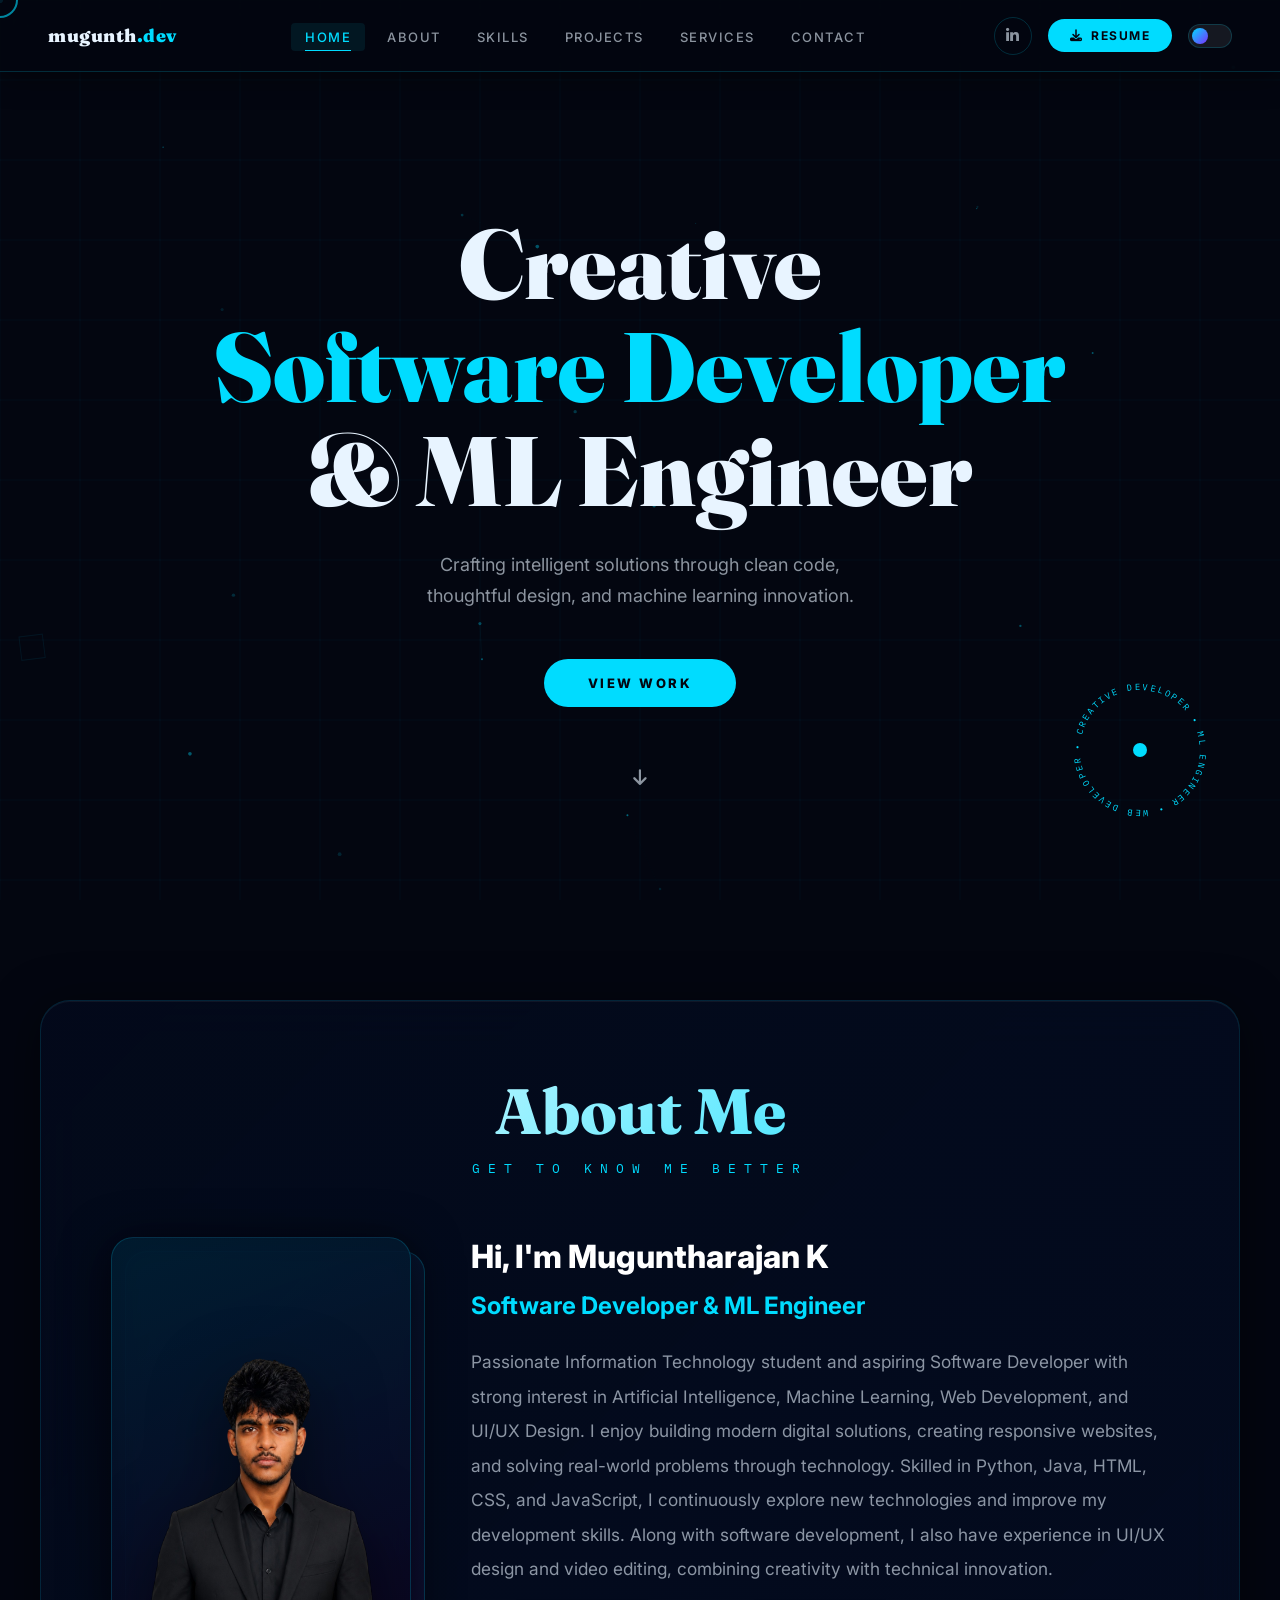
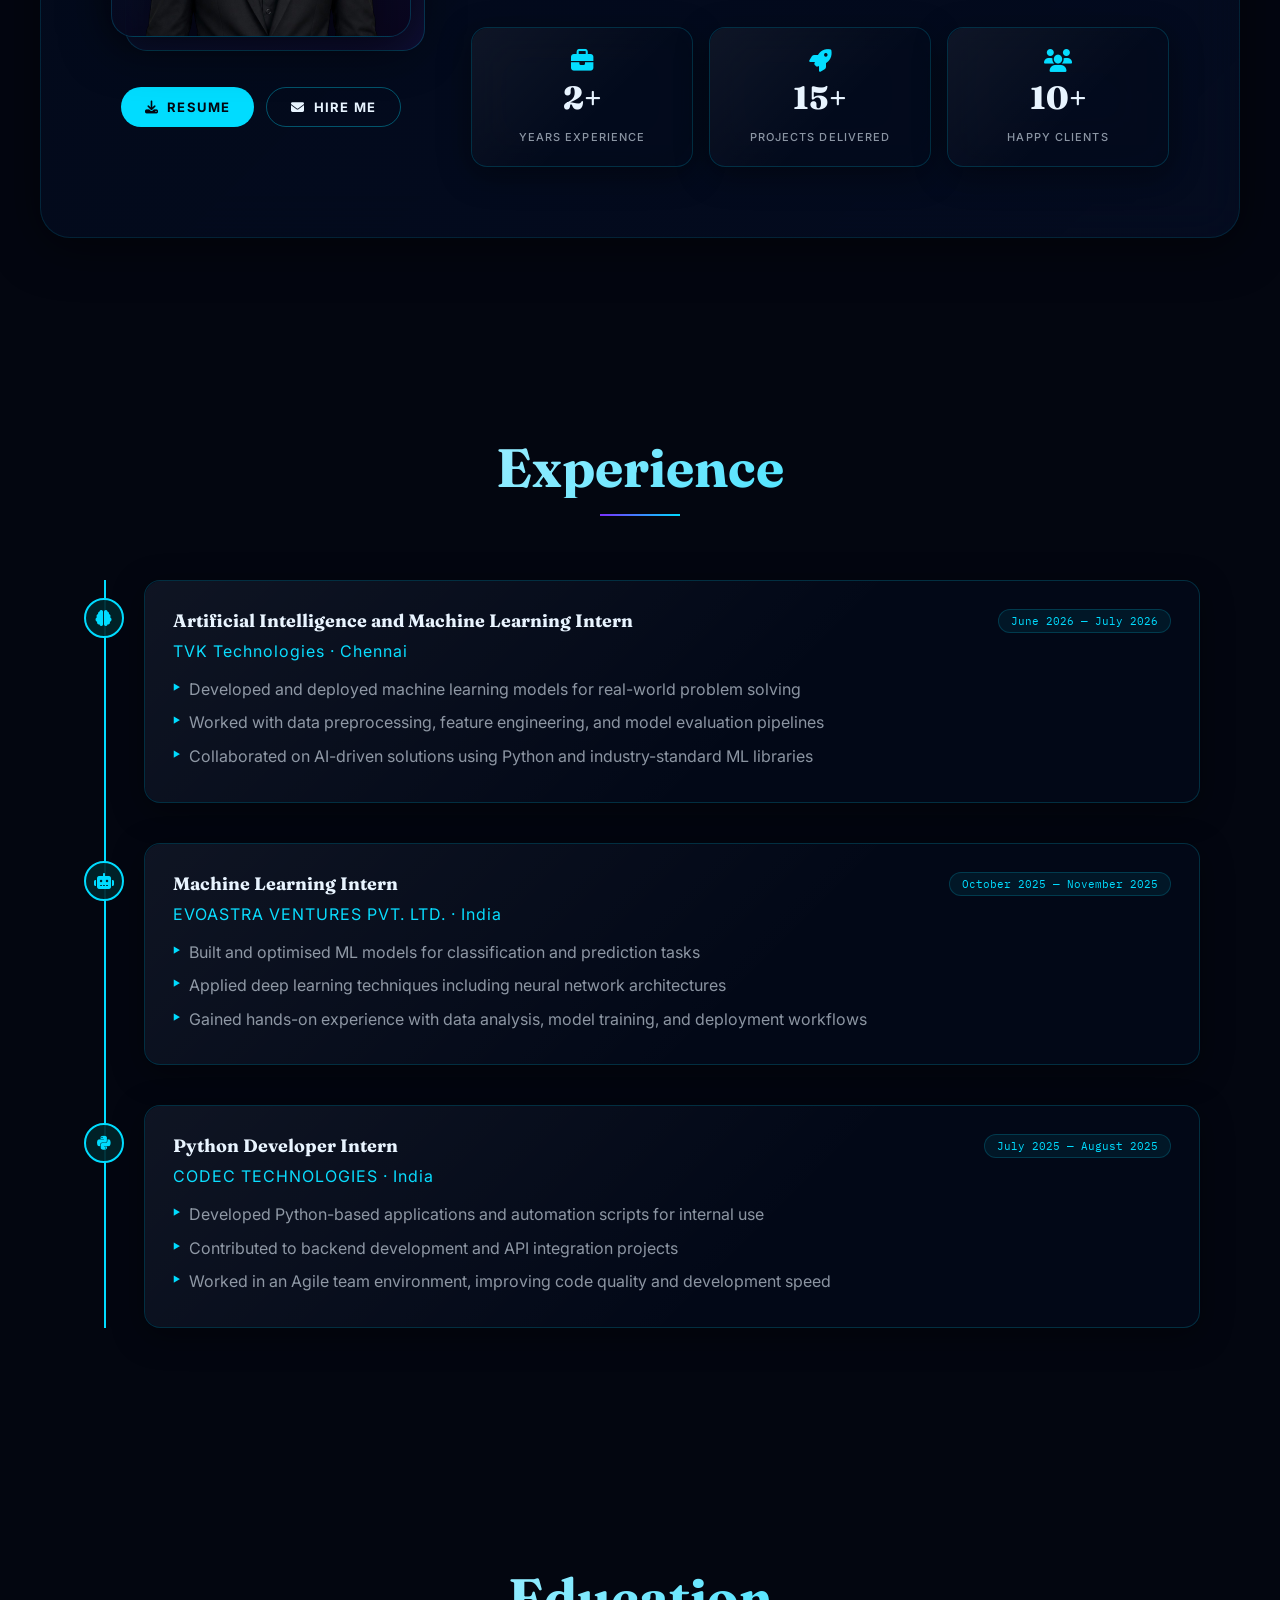
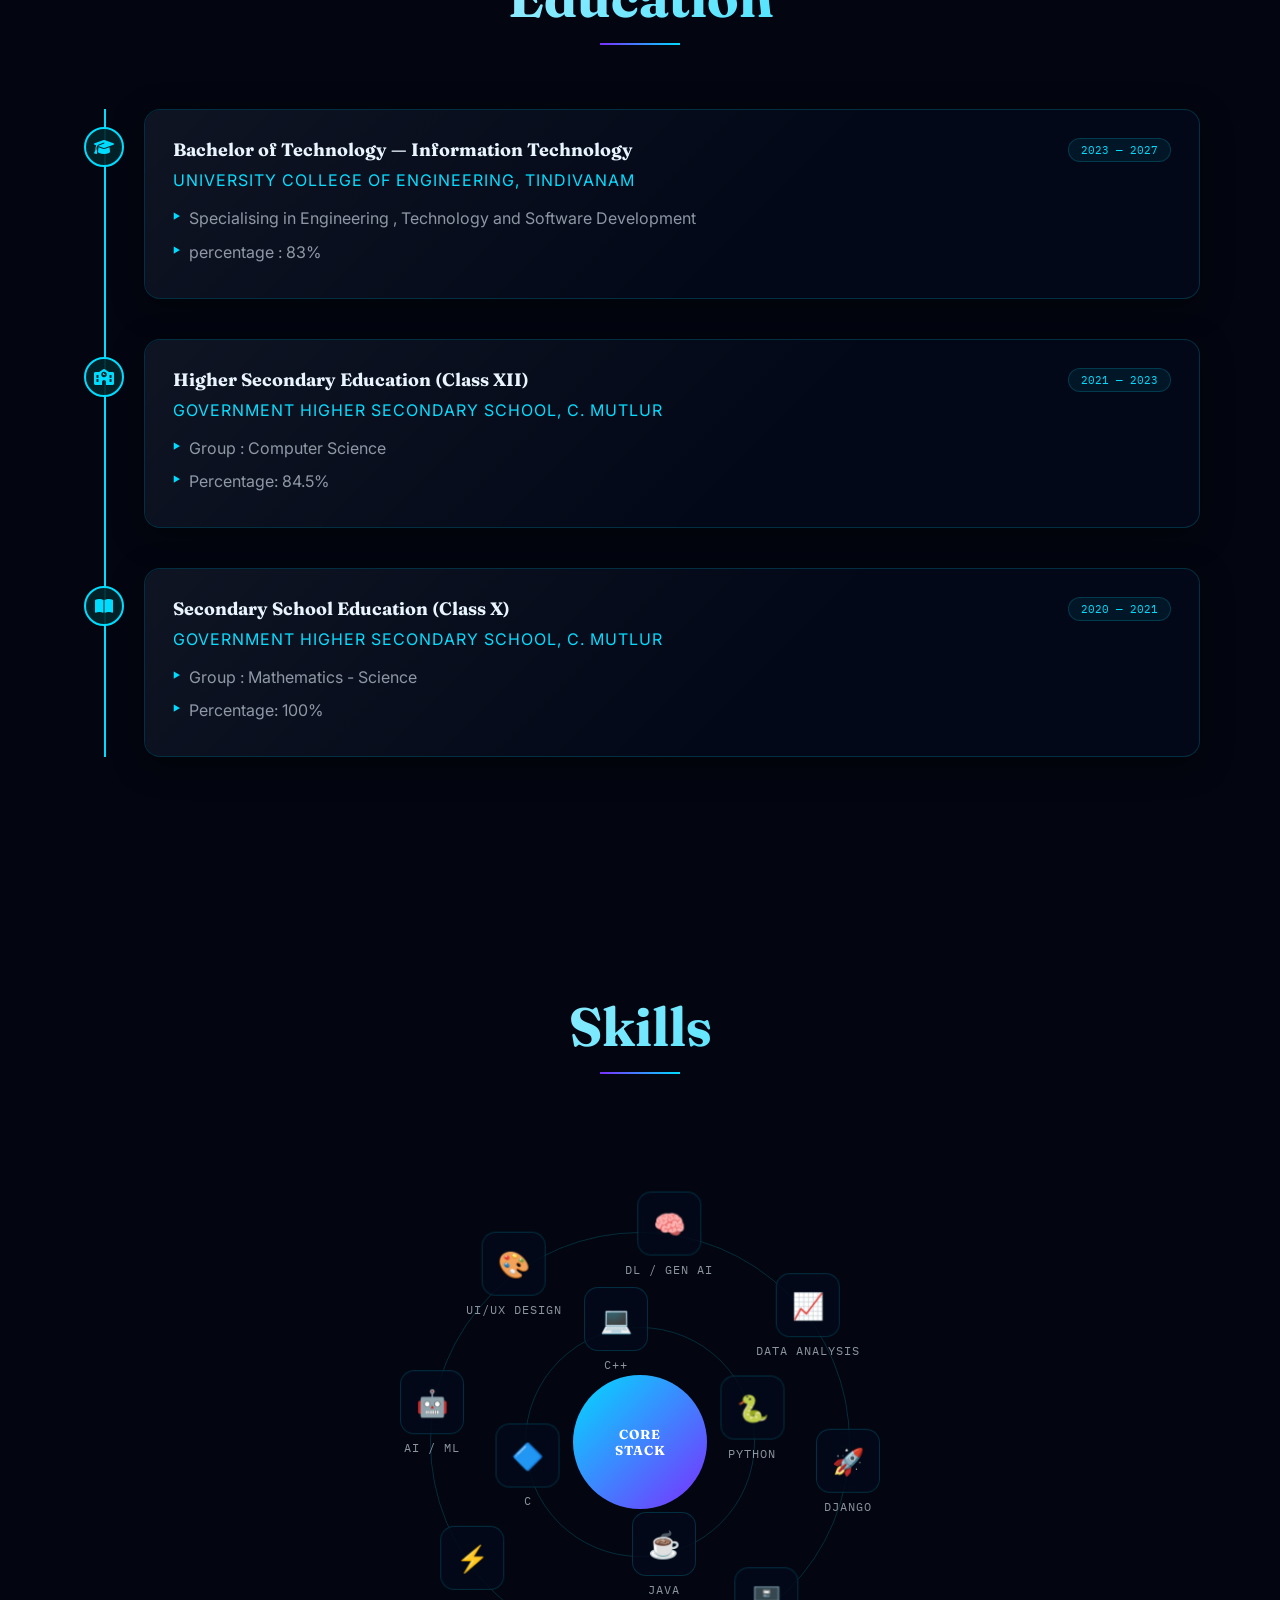
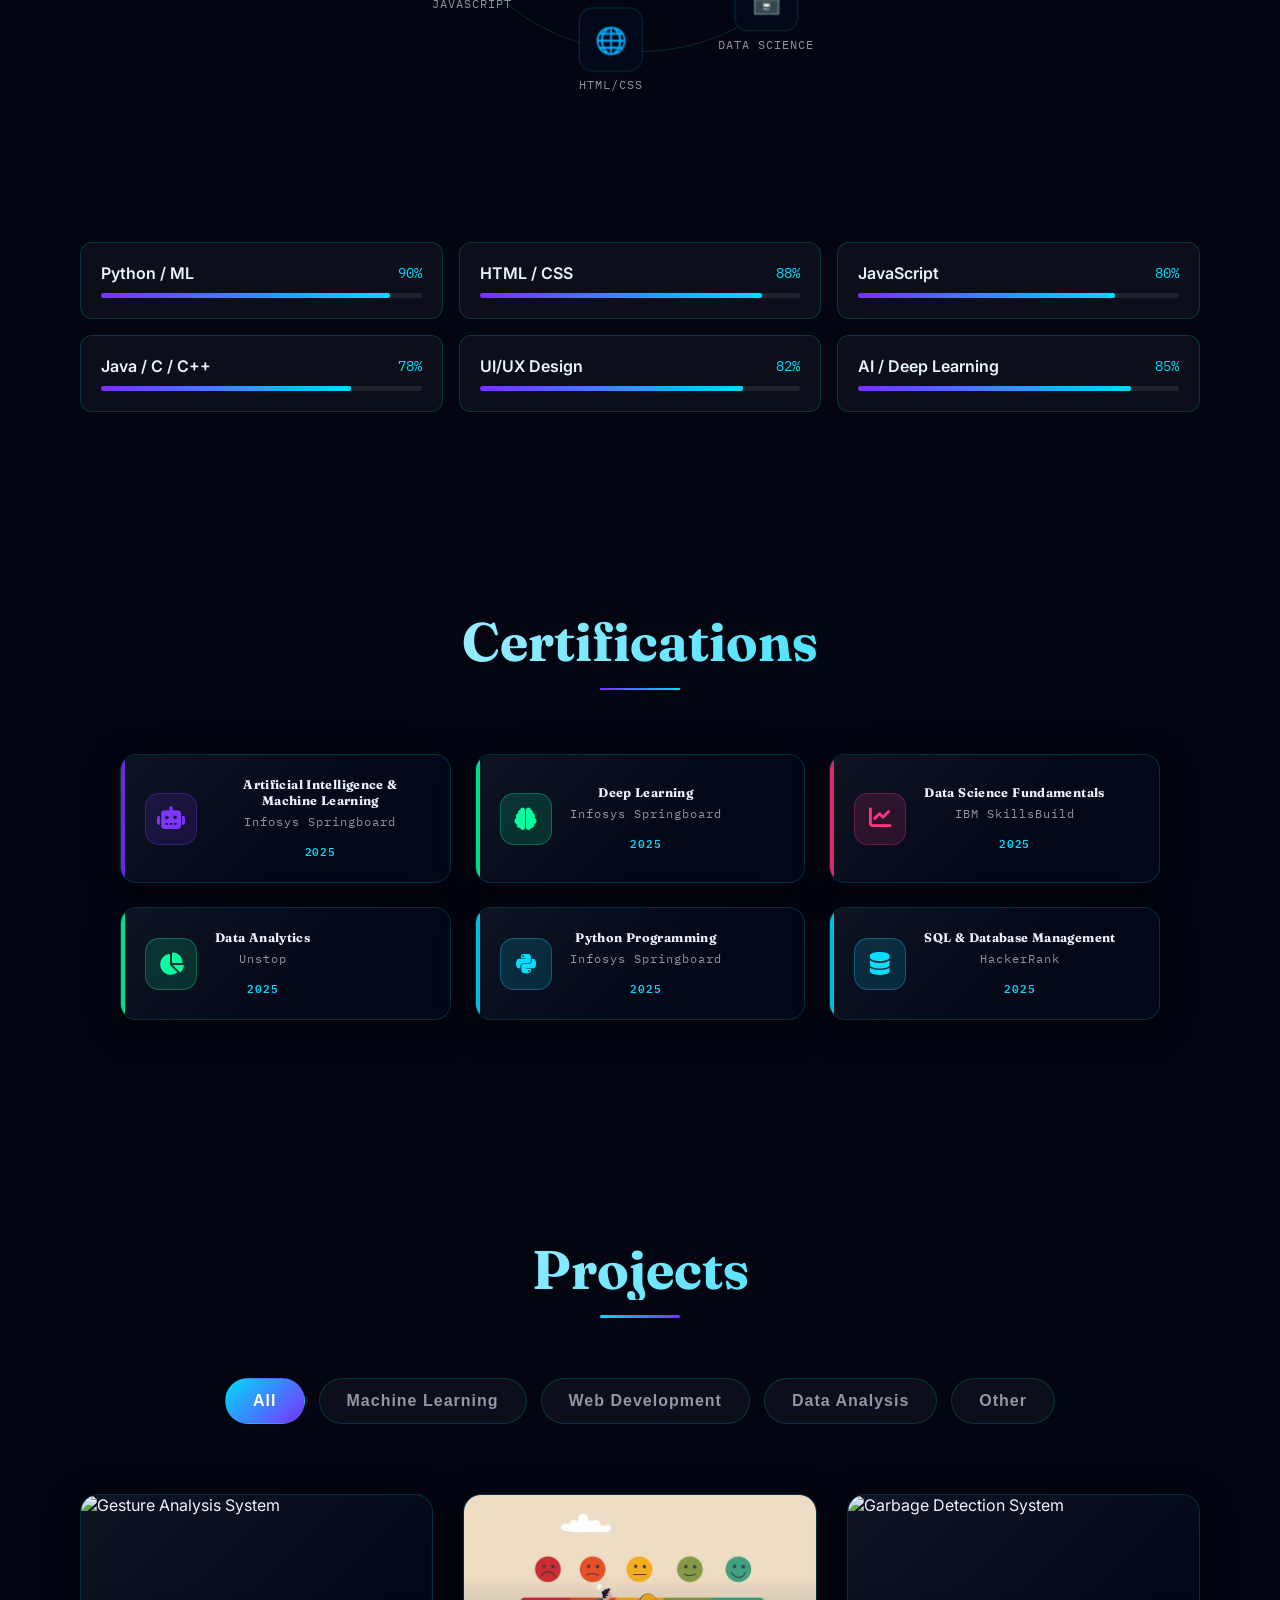
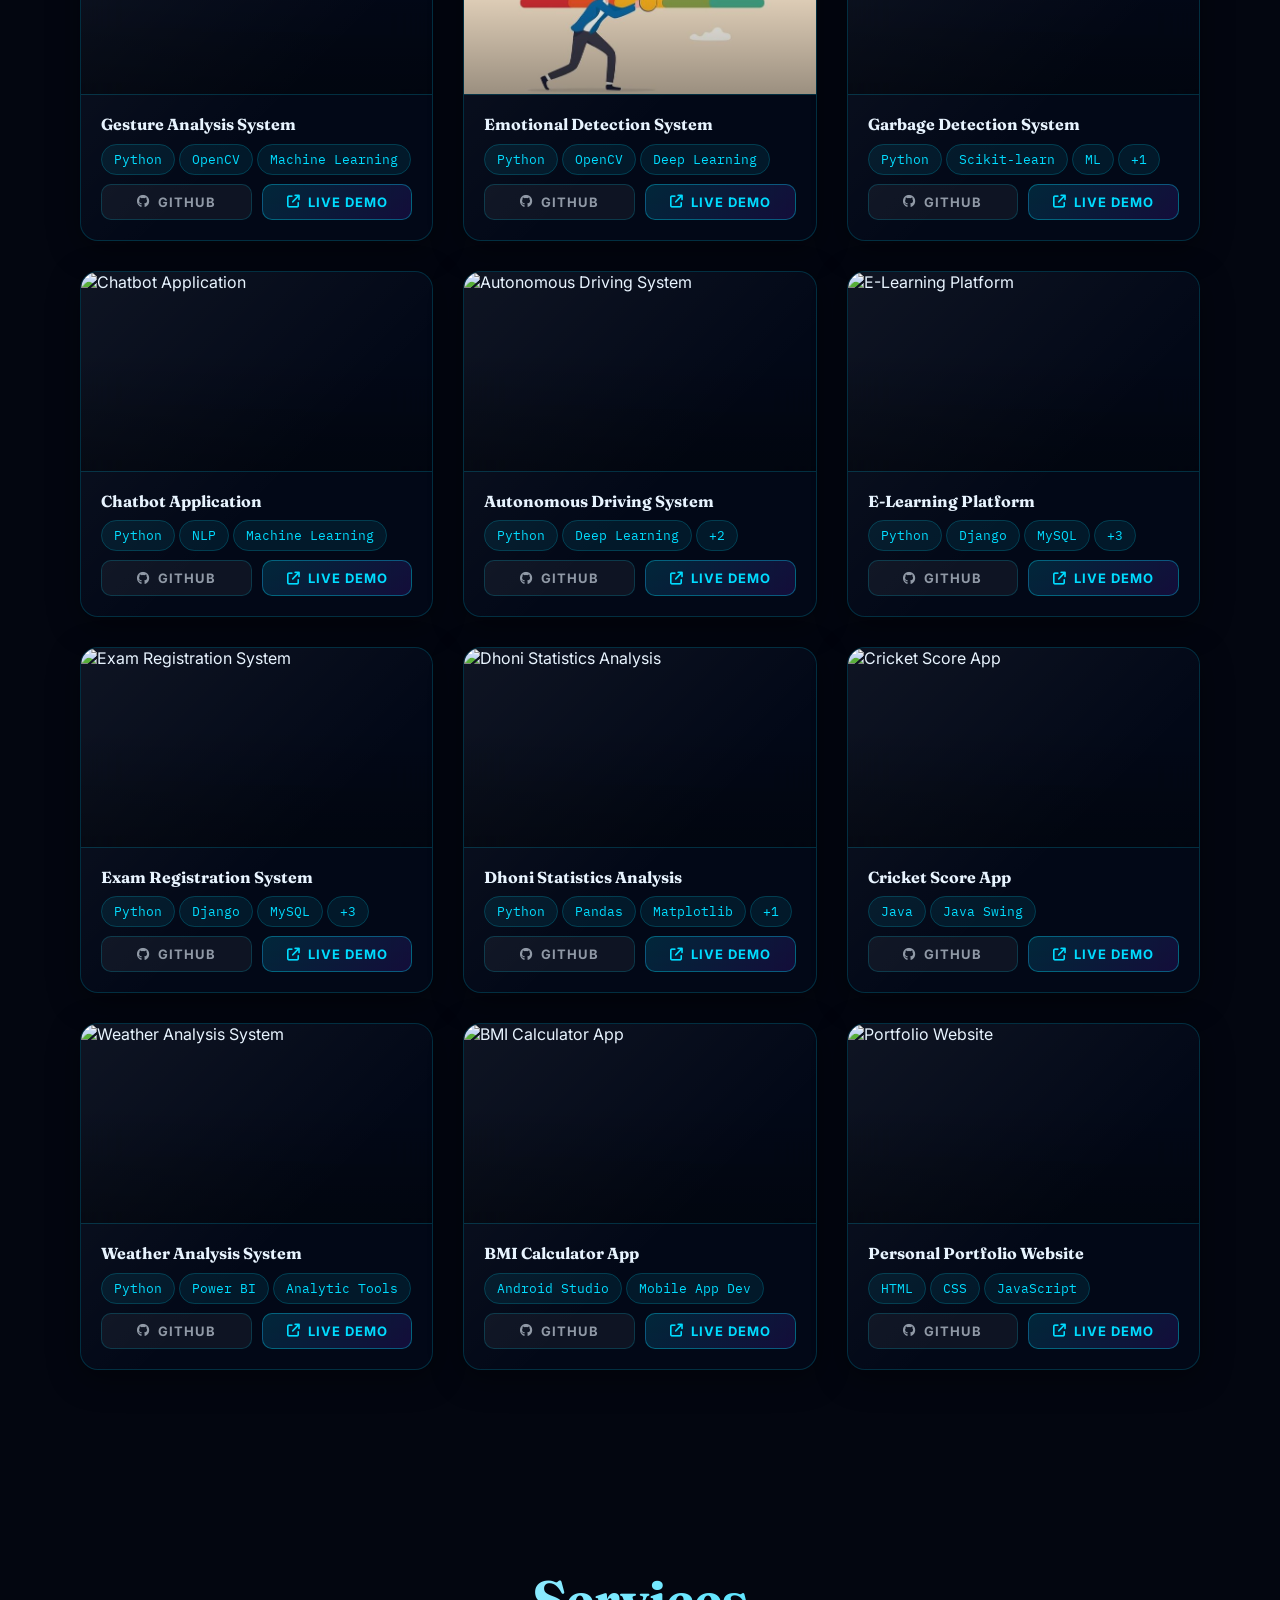
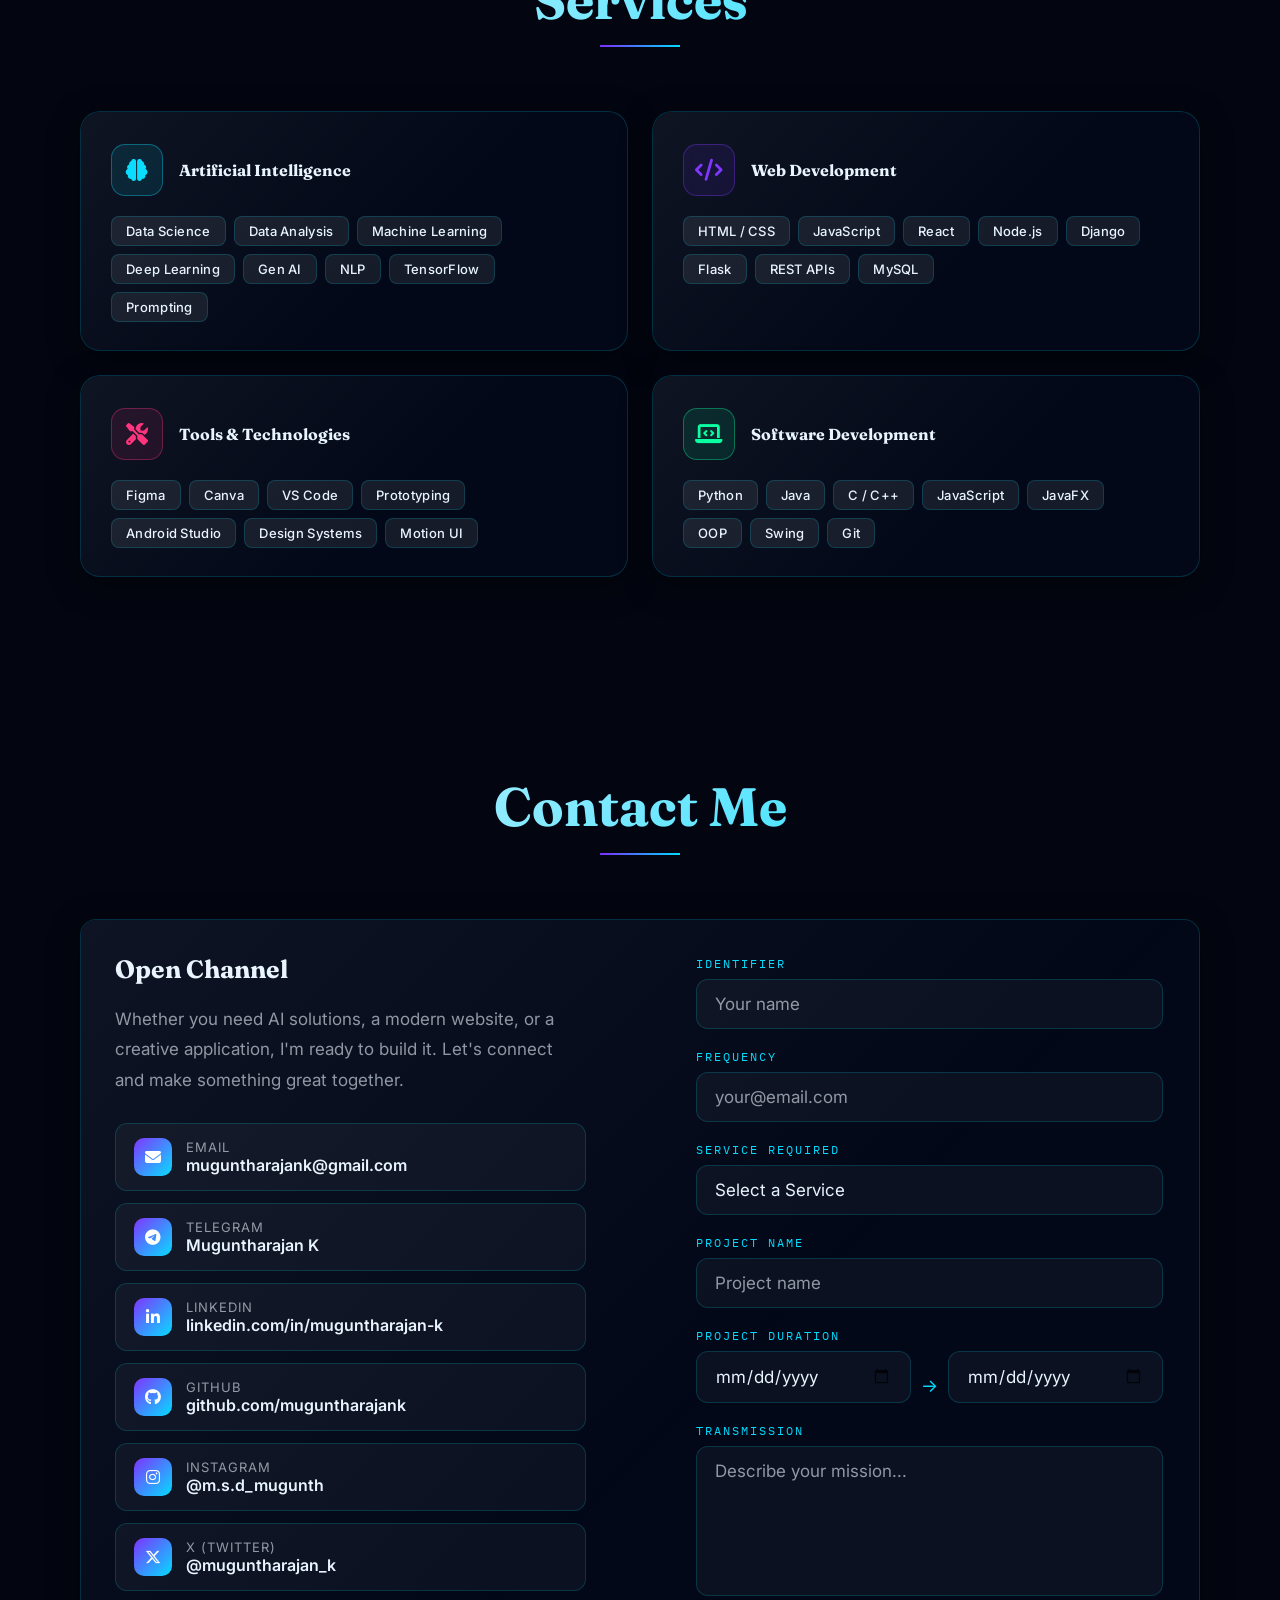
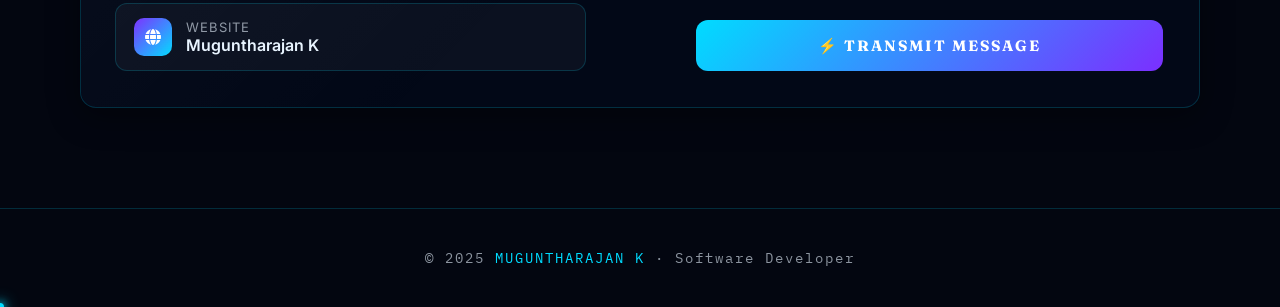
==== commit 1468dd3a: "Update index.html" ====
--- a/index.html
+++ b/index.html
@@ -8,7 +8,6 @@
 <link href="https://fonts.googleapis.com/css2?family=Inter:wght@300;400;500;600;700;800&family=Fraunces:opsz,wght@9..144,400..900&family=IBM+Plex+Mono:wght@400;500&display=swap" rel="stylesheet">
 <link rel="stylesheet" href="https://cdnjs.cloudflare.com/ajax/libs/font-awesome/6.5.1/css/all.min.css">
 <link rel="stylesheet" href="styles.css">
-<script src="script.js" defer></script>
 </head>
 <body>
 <canvas id="bg-canvas"></canvas>
@@ -914,5 +913,7 @@
   </a>
 </nav>
 <script src="https://cdn.jsdelivr.net/npm/@emailjs/browser@4/dist/email.min.js"></script>
+
+<script src="script.js" defer></script>
 </body>
-</html>+</html>
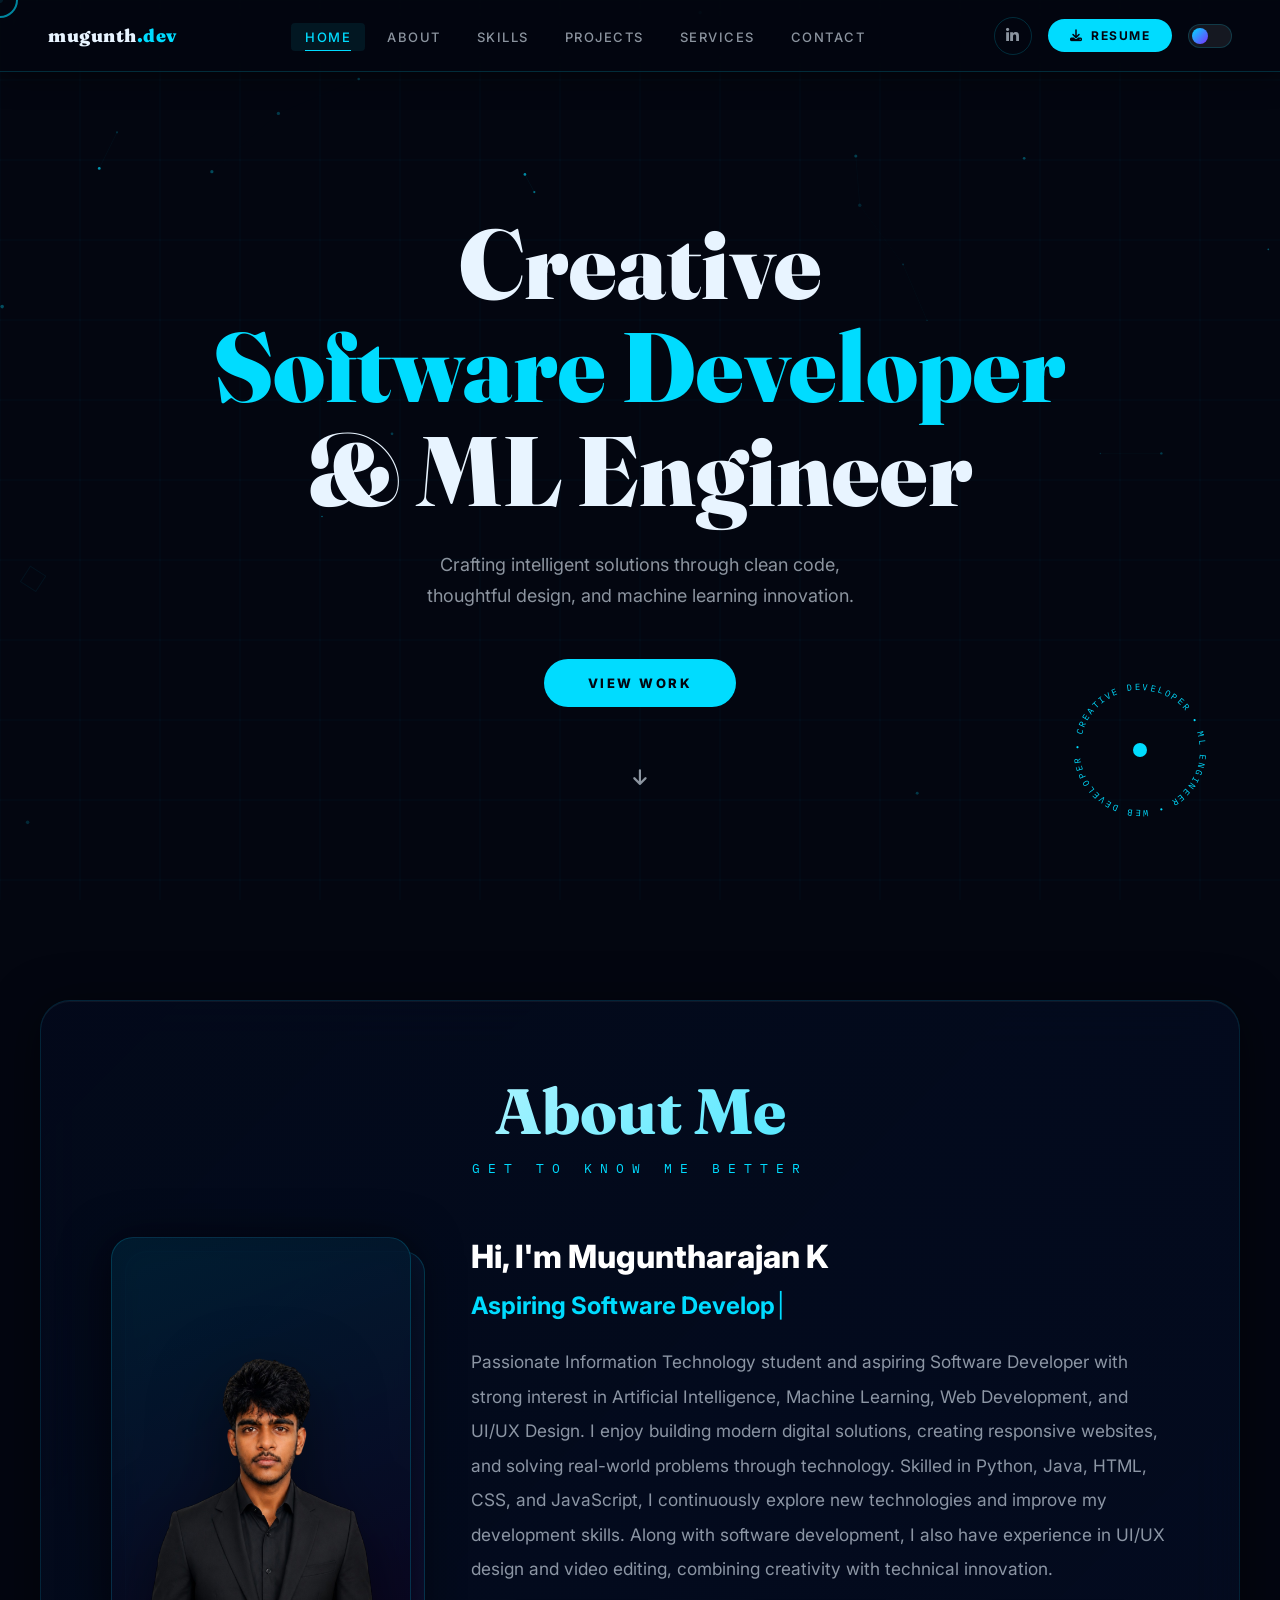
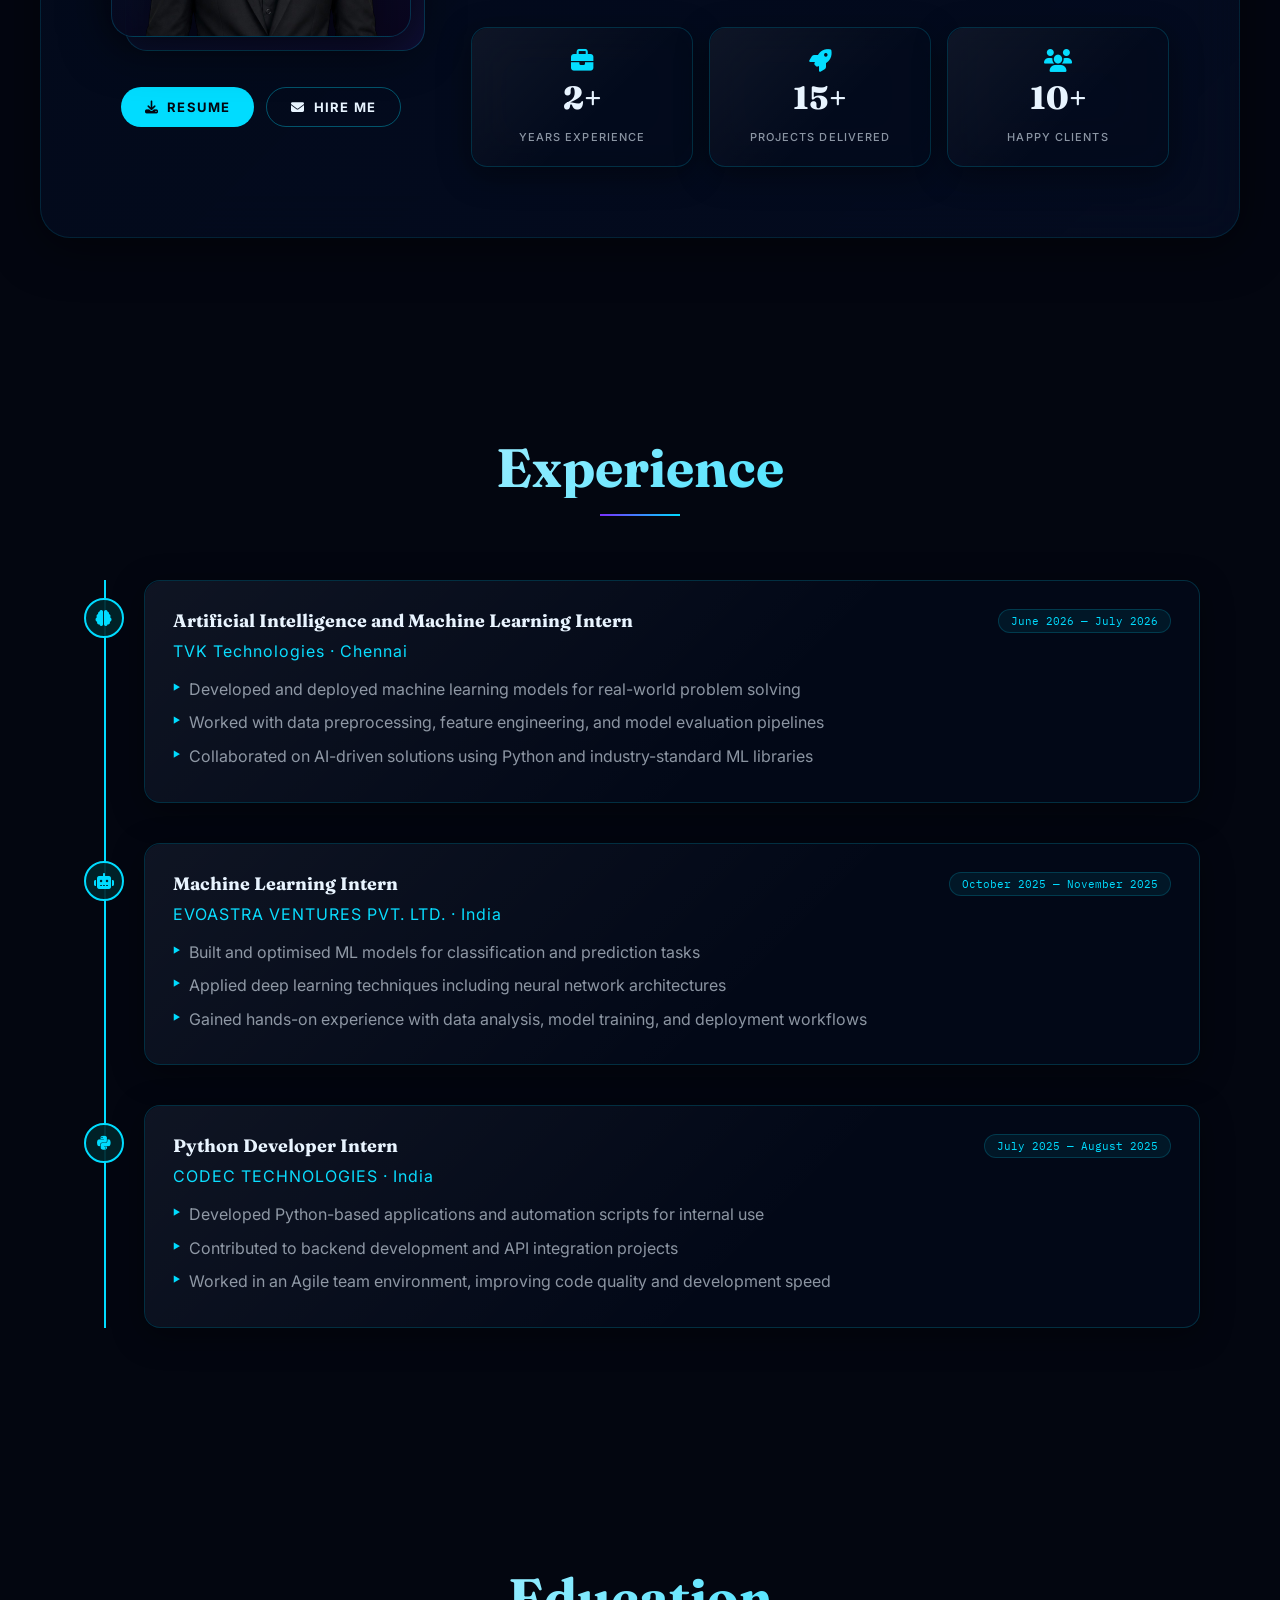
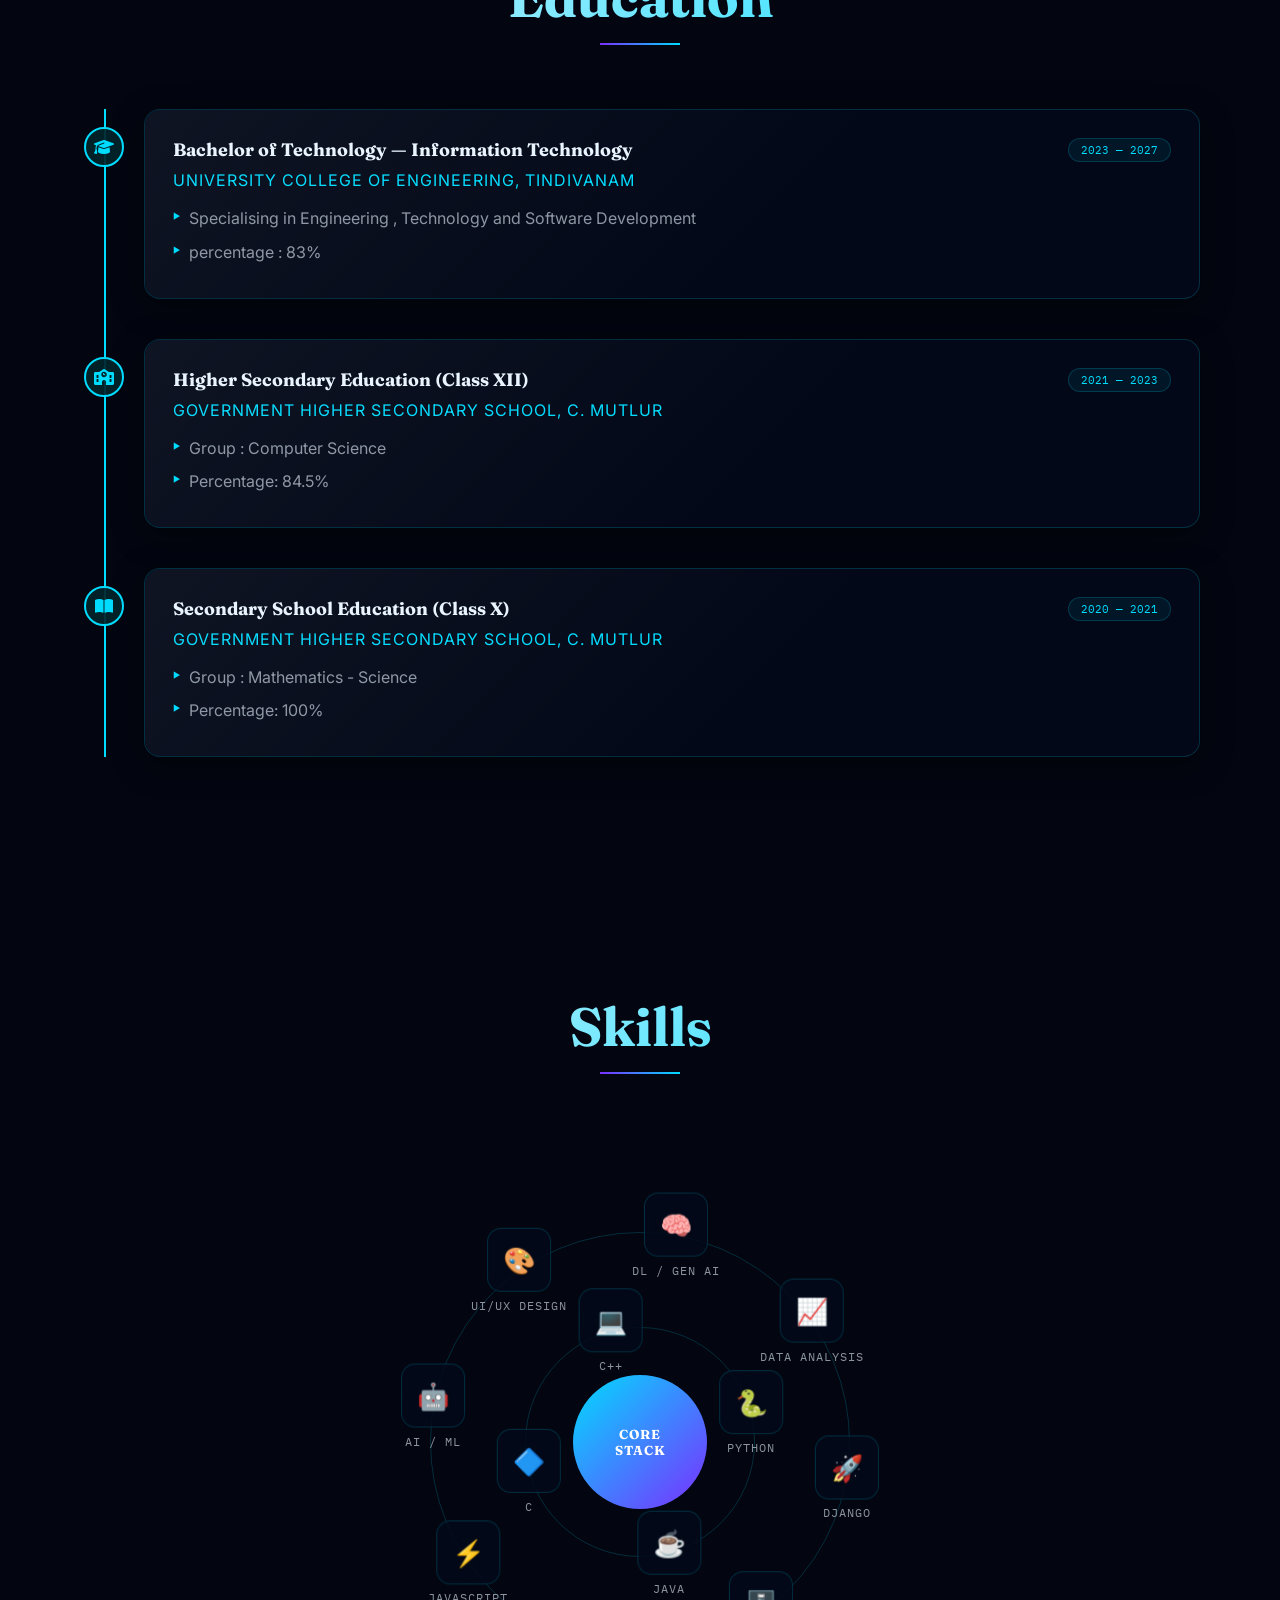
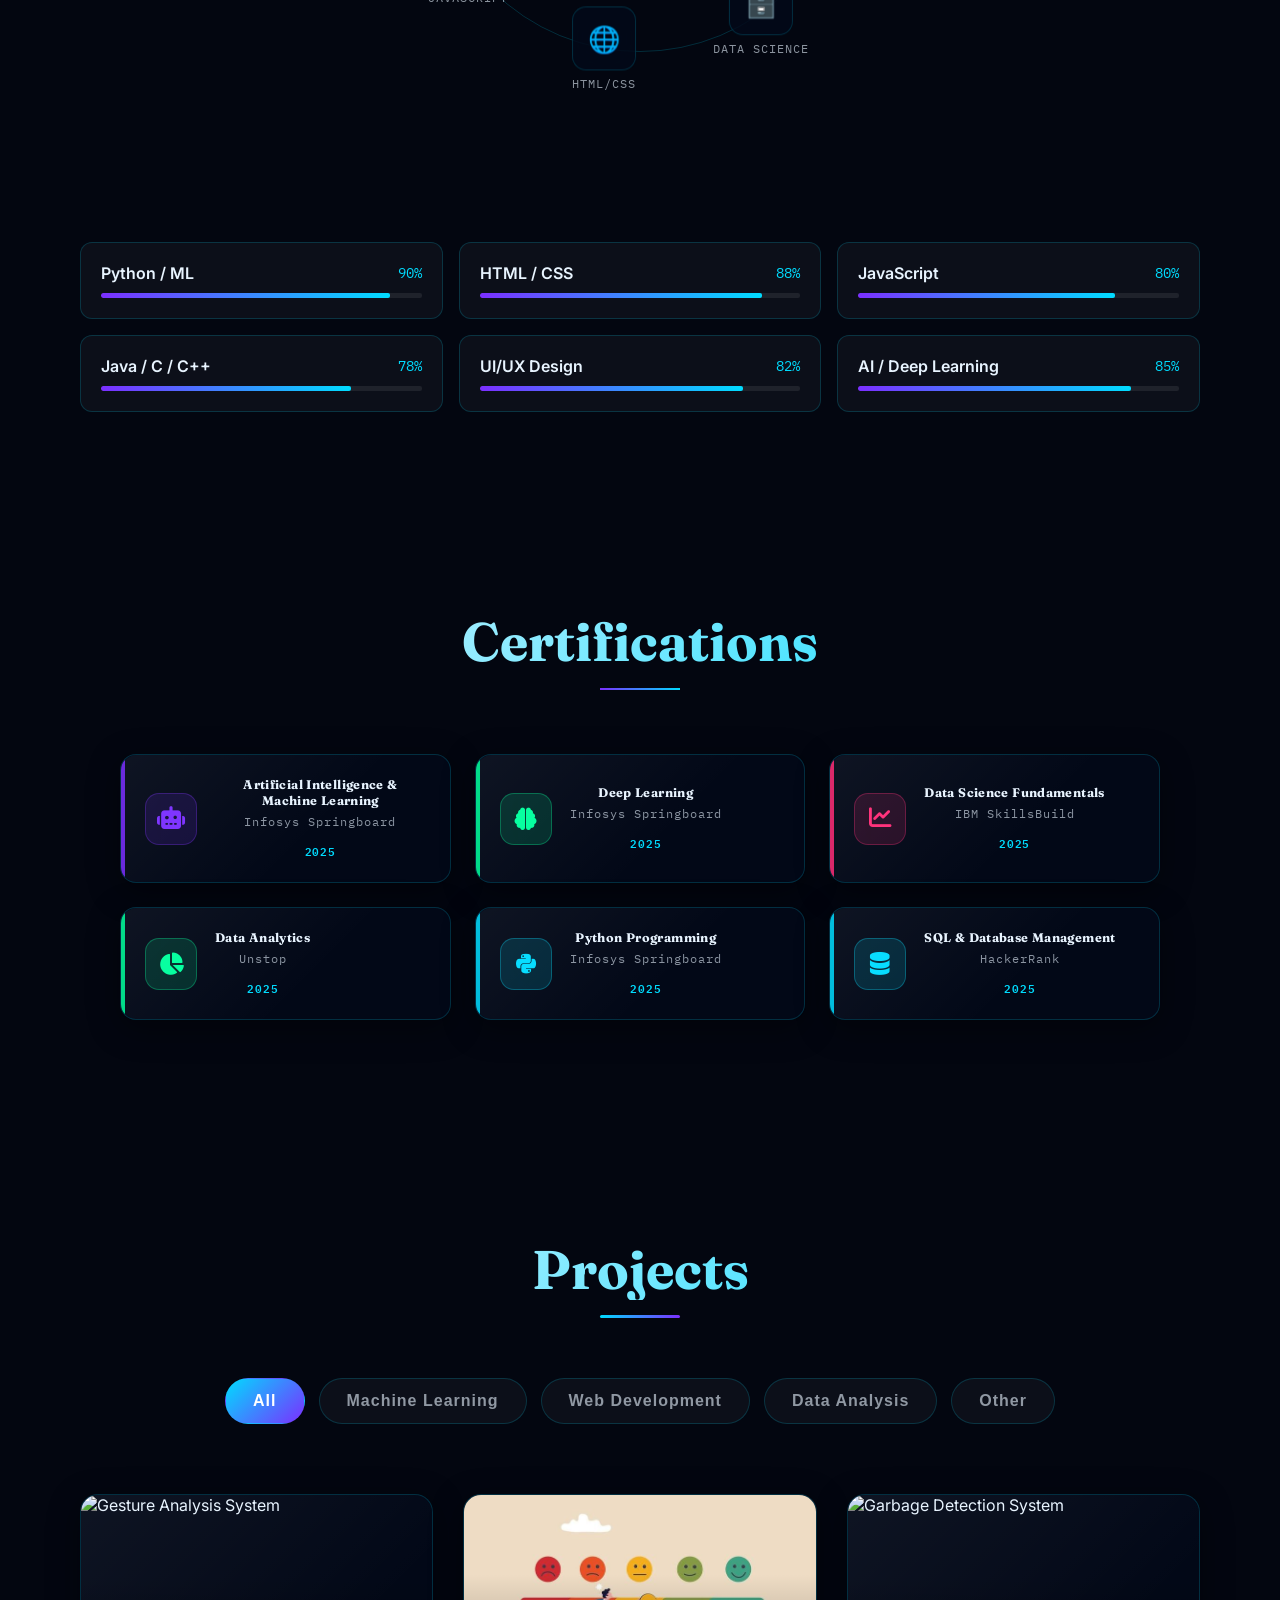
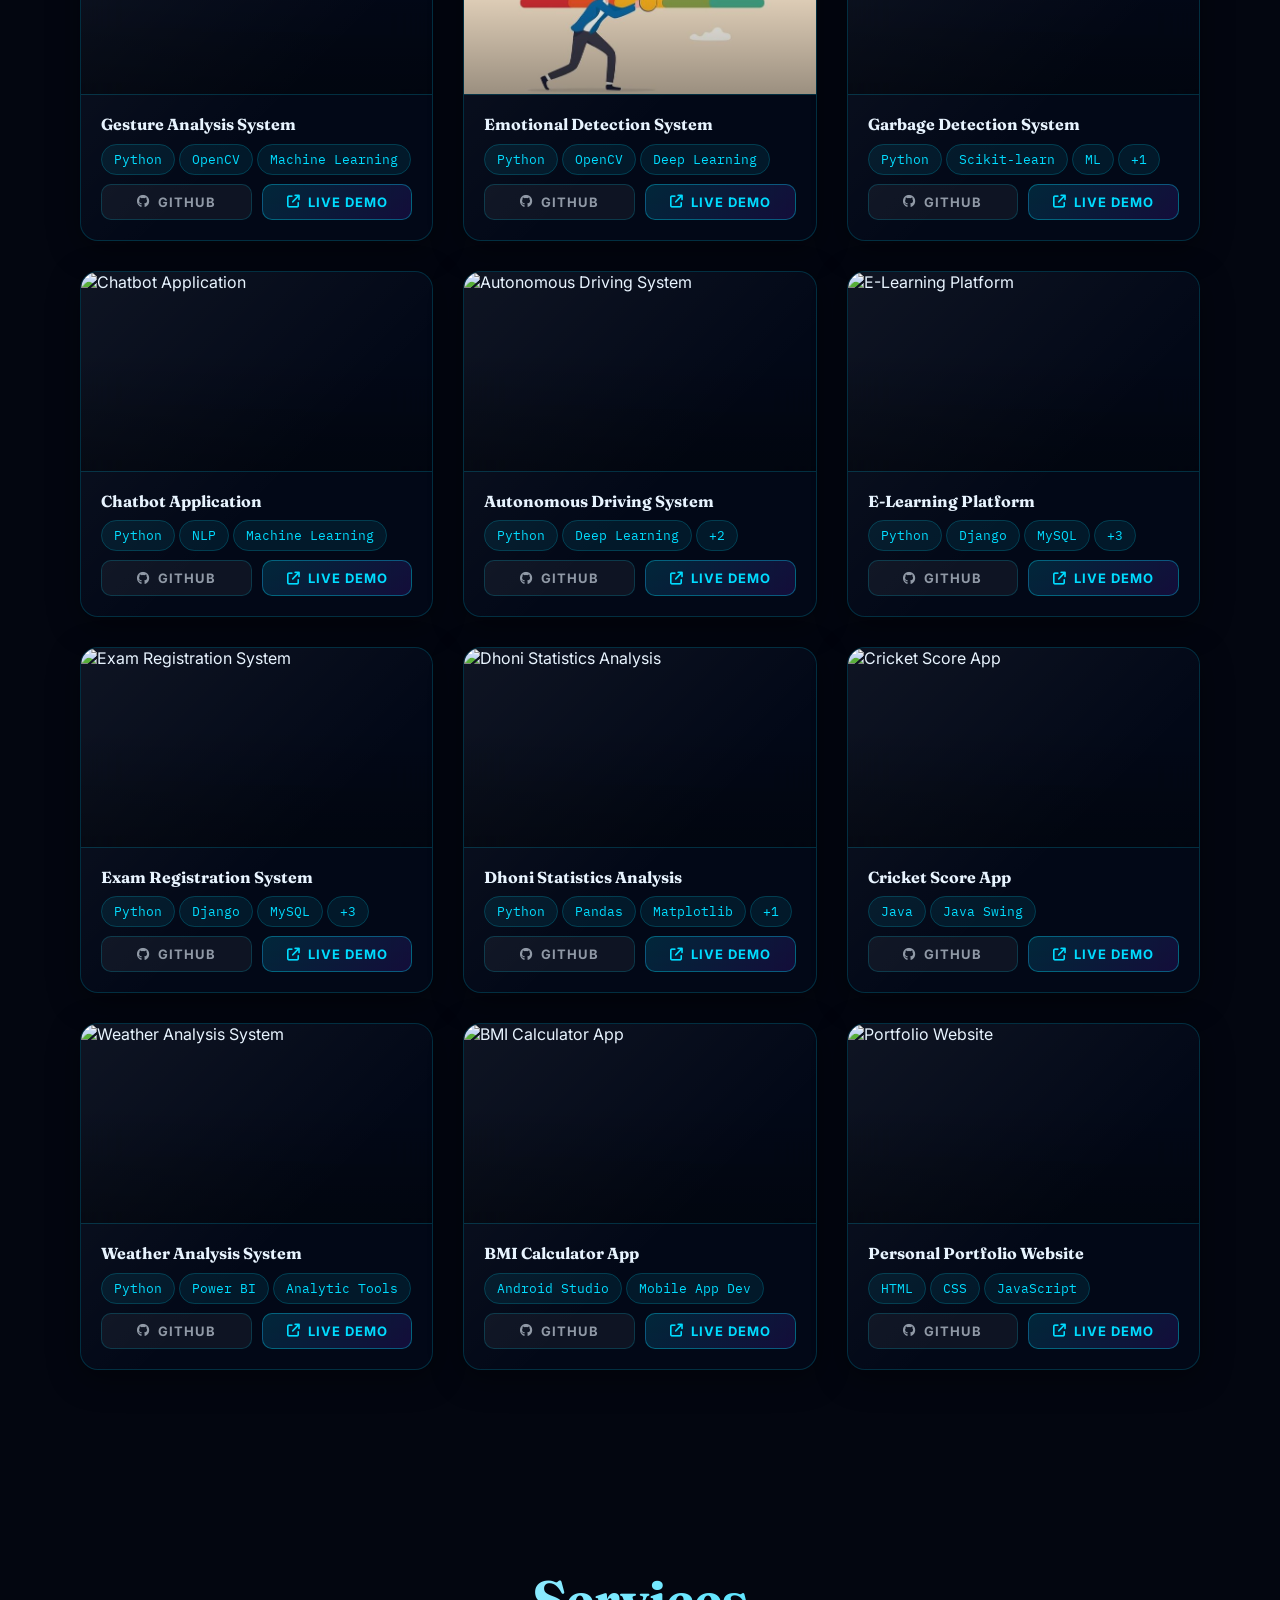
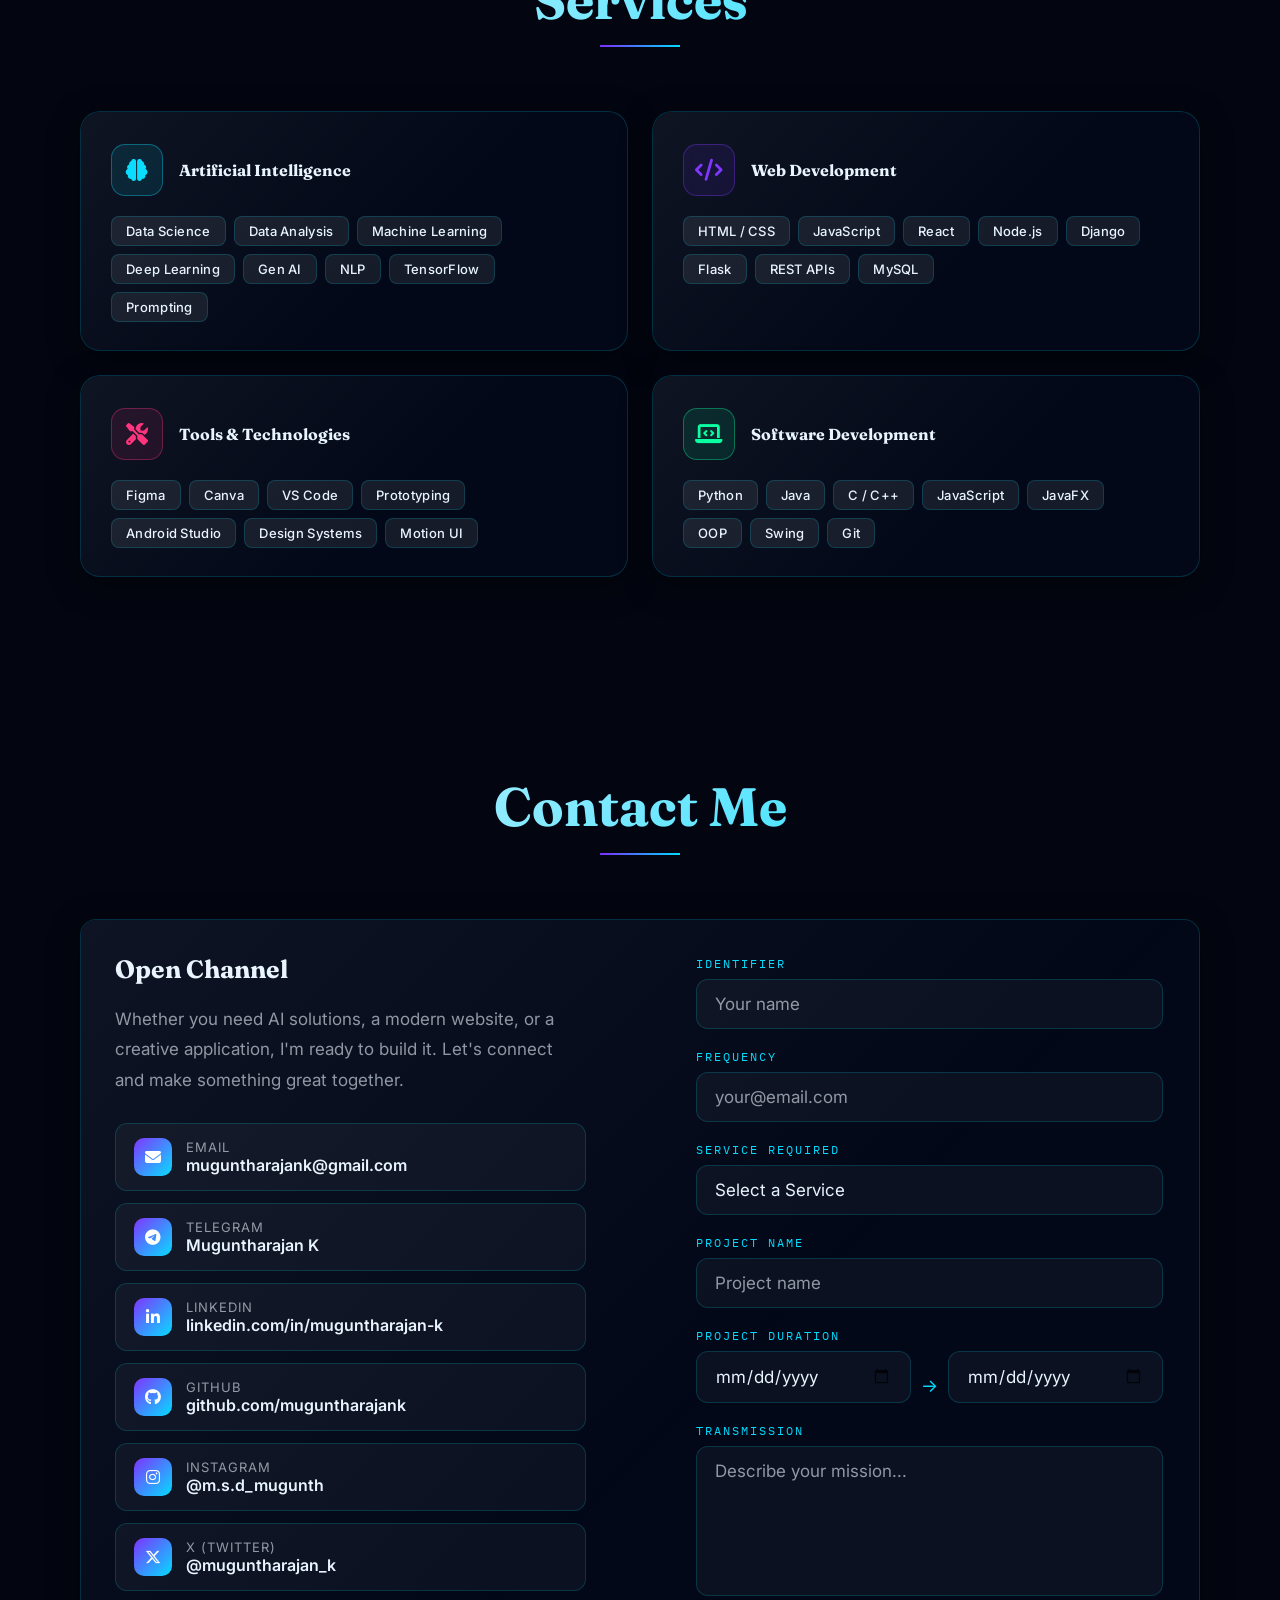
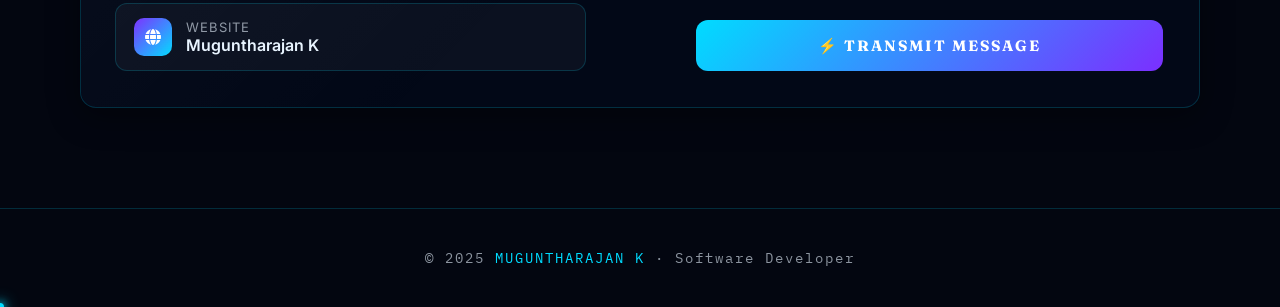
==== commit 9a3546d6: "Update index.html" ====
--- a/index.html
+++ b/index.html
@@ -114,7 +114,7 @@
 
         <div class="about-text reveal">
           <h4 class="about-subtitle">Hi, I'm Muguntharajan K</h4>
-          <h4 class="about-title">Software Developer & ML Engineer</h4>
+          <h4 class="about-title">Aspiring <span class="tw-role"></span></h4>
           <p>Passionate Information Technology student and aspiring Software Developer with strong interest in Artificial Intelligence, Machine Learning, Web Development, and UI/UX Design. I enjoy building modern digital solutions, creating responsive websites, and solving real-world problems through technology. Skilled in Python, Java, HTML, CSS, and JavaScript, I continuously explore new technologies and improve my development skills. Along with software development, I also have experience in UI/UX design and video editing, combining creativity with technical innovation.</p>
           <!-- STAT BOXES -->
           <div class="about-stats reveal">
--- a/styles.css
+++ b/styles.css
@@ -624,7 +624,7 @@
   width:500px;height:500px;
   transform:translate(-50%,-50%);
   pointer-events:none;
-  animation:orbit-slow 30s linear infinite;
+  animation:orbit-slow 20s linear infinite;
 }
 @keyframes orbit-slow{from{transform:translate(-50%,-50%) rotate(0)}to{transform:translate(-50%,-50%) rotate(360deg)}}
 .orbit-dot{
@@ -1062,11 +1062,12 @@
     }
 
     .about-subtitle{
-        font-size:2rem;
+        font-size:1.8rem;
+        margin-top:-20px;
     }
 
     .about-title{
-        font-size:1.3rem;
+        font-size:1.5rem;
     }
 
     .about-text p{
@@ -2505,12 +2506,11 @@
   #skills{ padding:80px 32px; }
   .skills-orbit-wrapper{ padding:40px 60px; }
   .skills-orbit{ width:440px; height:440px; }
-  .orbit-icon{ width:52px; height:52px; font-size:22px; }
+  .orbit-icon{ width:52px; height:52px; font-size:20px; }
   .orbit-label{ font-size:10px; }
   .orbit-center{ width:110px; height:110px; font-size:11px; }
   .skills-bars{ grid-template-columns:repeat(2,1fr); gap:14px; }
   .skill-bar-name{ font-size:14px; }
-
   /* TIMELINE ICON */
   .timeline{ padding-left:64px; }
   .tl-icon{ left:-48px; width:38px; height:38px; font-size:15px; }
@@ -2608,6 +2608,7 @@
     margin-bottom:52px; 
   }
   .skills-orbit-wrapper{ 
+    margin-top:60px;
     padding:30px 12px; 
     margin-bottom:80px; 
     overflow:hidden;
@@ -2619,23 +2620,23 @@
   }
   /* Scale down the inline-styled orbit-track rings on mobile */
   #skillsOrbit .orbit-track:nth-child(1){ 
-    width:276px !important; 
-    height:276px !important; 
+    width:230px !important; 
+    height:230px !important; 
   }
   #skillsOrbit .orbit-track:nth-child(2){ 
-    width:156px !important; 
-    height:156px !important; 
+    width:130px !important; 
+    height:130px !important; 
   }
   .orbit-center{ 
-    width:70px; 
-    height:70px; 
-    font-size:12px; 
-  }
-  .orbit-icon{ 
     width:60px; 
     height:60px; 
-    font-size:18px; 
-    border-radius:8px; 
+    font-size:10px; 
+  }
+  .orbit-icon{ 
+    width:40px; 
+    height:40px; 
+    font-size:15px; 
+    border-radius:7px; 
   }
   .orbit-label{ 
     font-size:8px; 
@@ -3359,24 +3360,25 @@
         inset 0 1px 0 rgba(255,255,255,0.9);
 }
 
-/* MOBILE ONLY HERO TITLE FIX */
 @media (max-width:768px){
 
-  /* Creative */
   .hero-big-title .hbt-line:first-child{
+      font-size: clamp(2.4rem, 7vw, 3.5rem);
+      line-height: 1.05;
+      display: block;
+      margin-bottom: 12px;
+  }
+
+  .hero-big-title .hbt-accent{
       font-size: clamp(2.6rem, 7.2vw, 3.7rem);
       line-height: 1.05;
-  }
-
-  /* Software Developer - KEEP LARGE */
-  .hero-big-title .hbt-accent{
-      font-size: clamp(3rem, 8vw, 4rem);
+      display: block;
+      margin-bottom: 12px;
+  }
+
+  .hero-big-title .hbt-line:last-child{
+      font-size: clamp(2.4rem, 7vw, 3.5rem);
       line-height: 1.05;
-  }
-
-  /* ML Engineer */
-  .hero-big-title .hbt-line:last-child{
-      font-size: clamp(2.6rem, 7.2vw, 3.7rem);
-      line-height: 1.05;
-  }
-}+      display: block;
+  }
+}
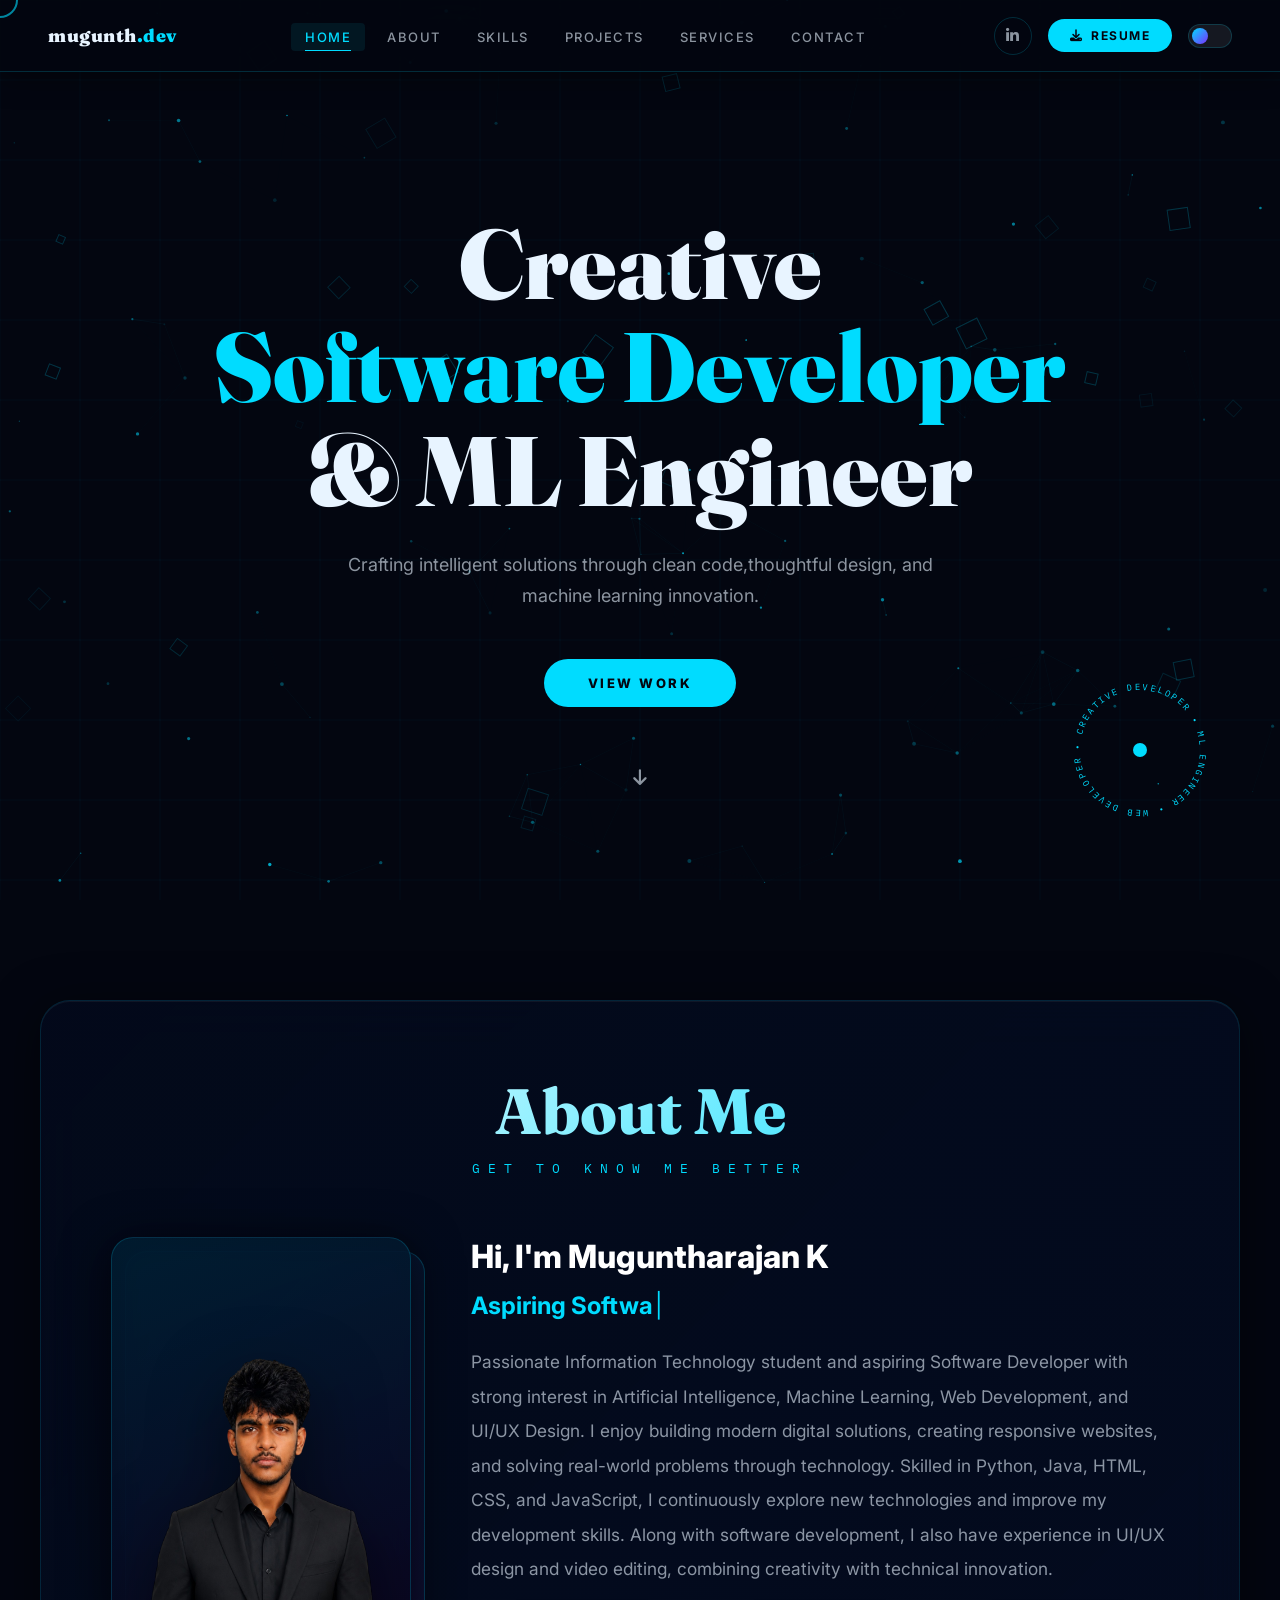
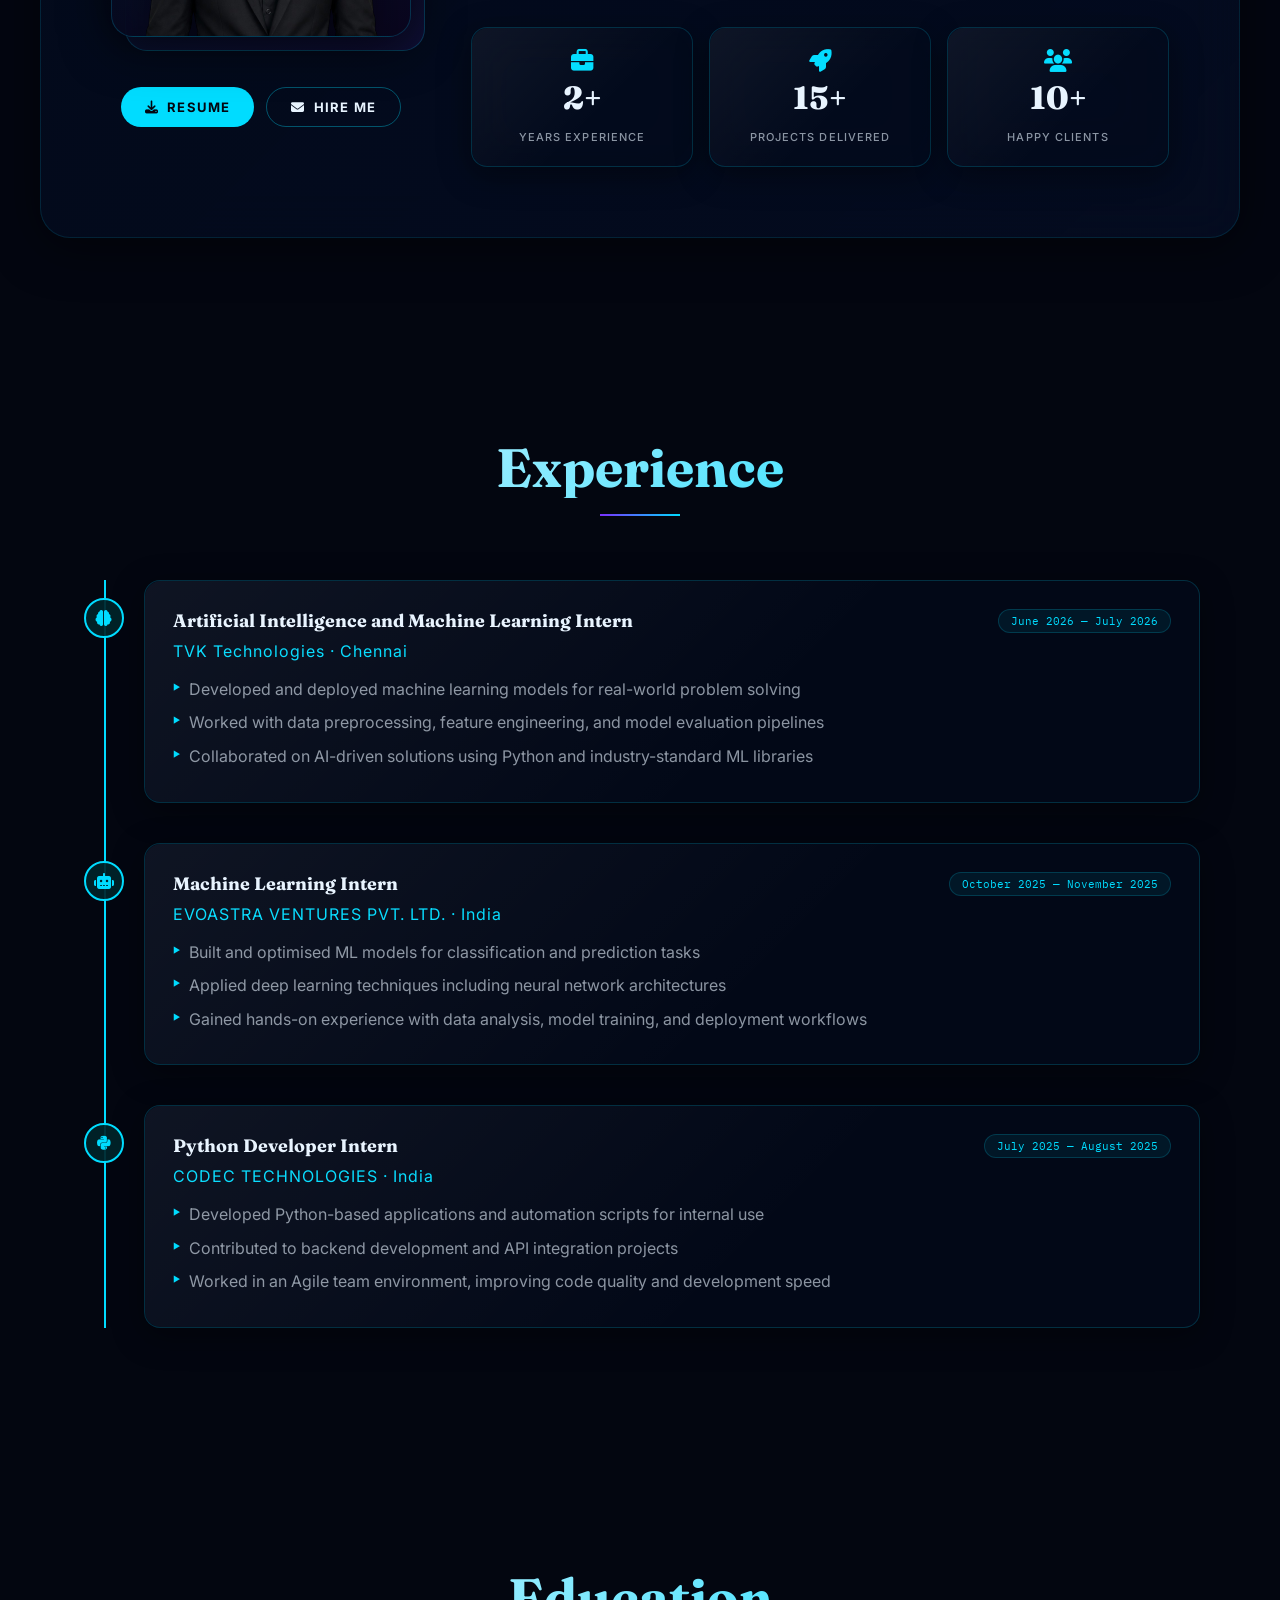
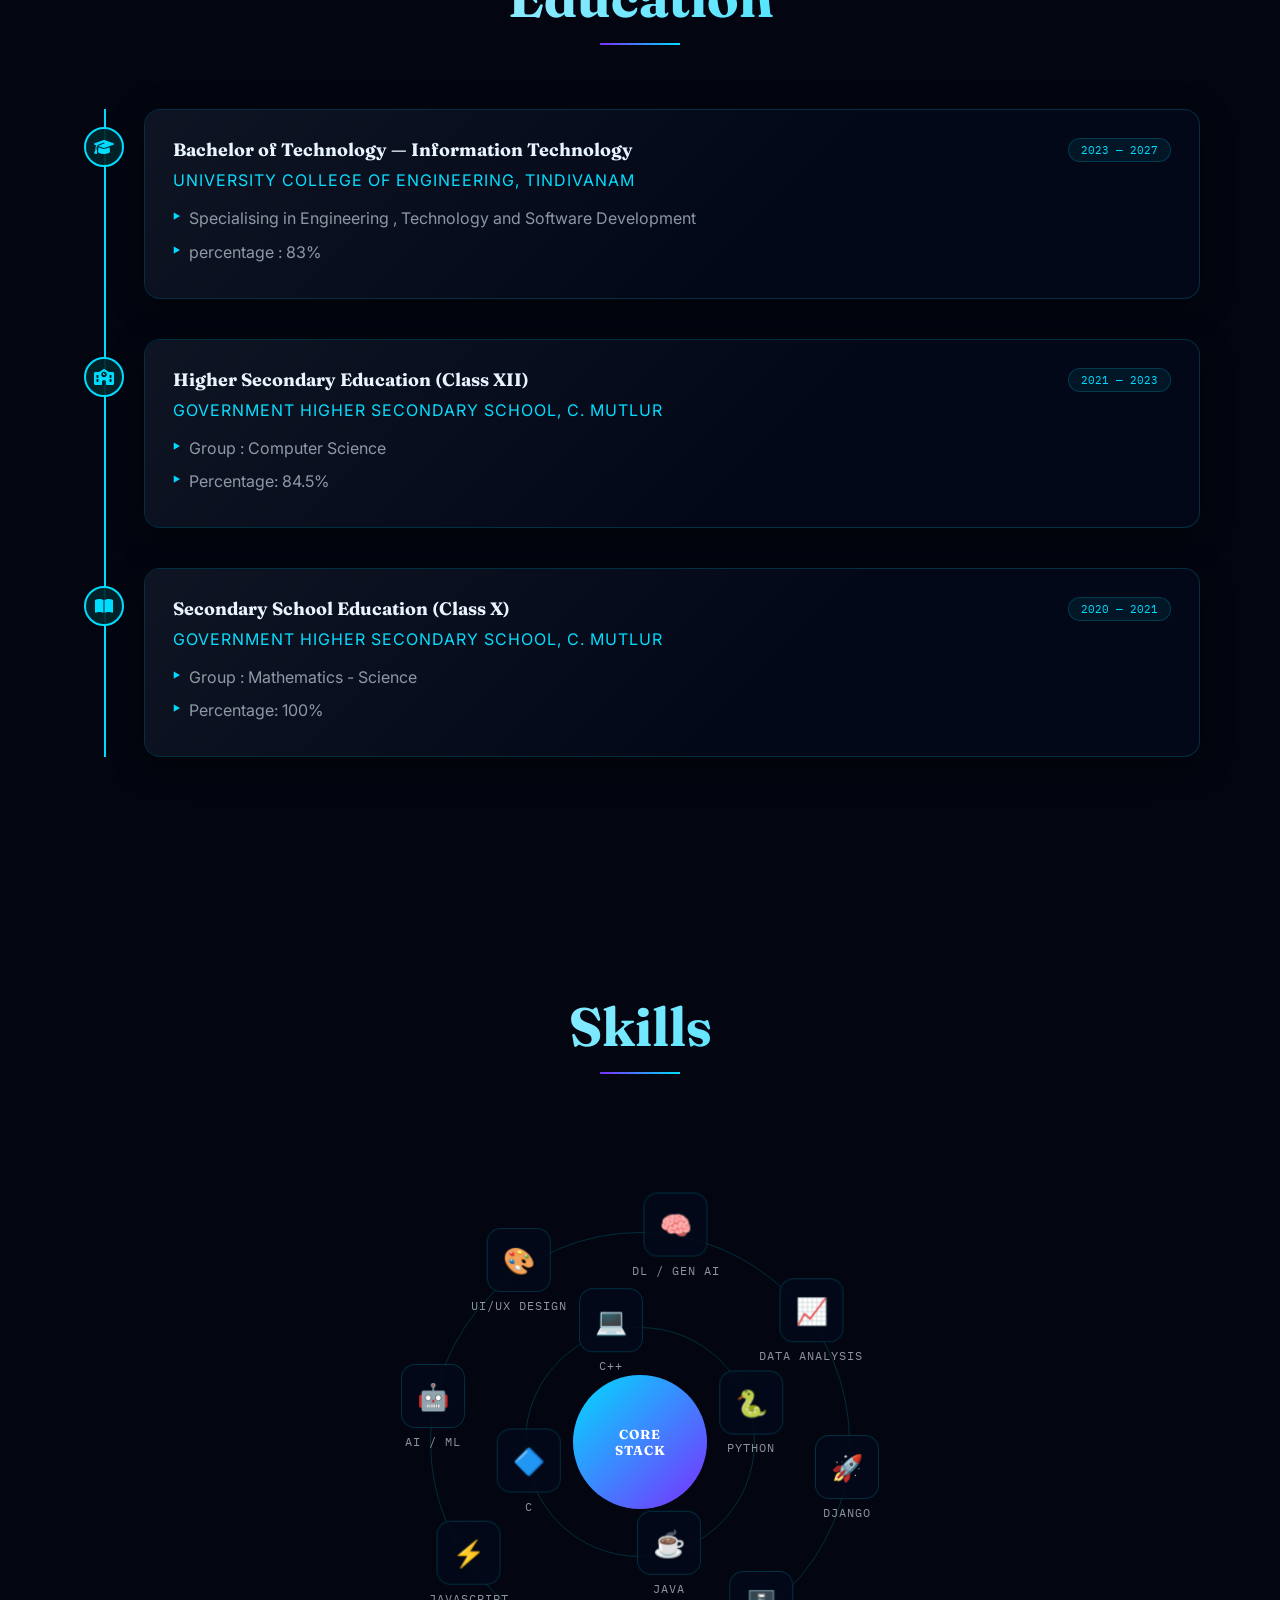
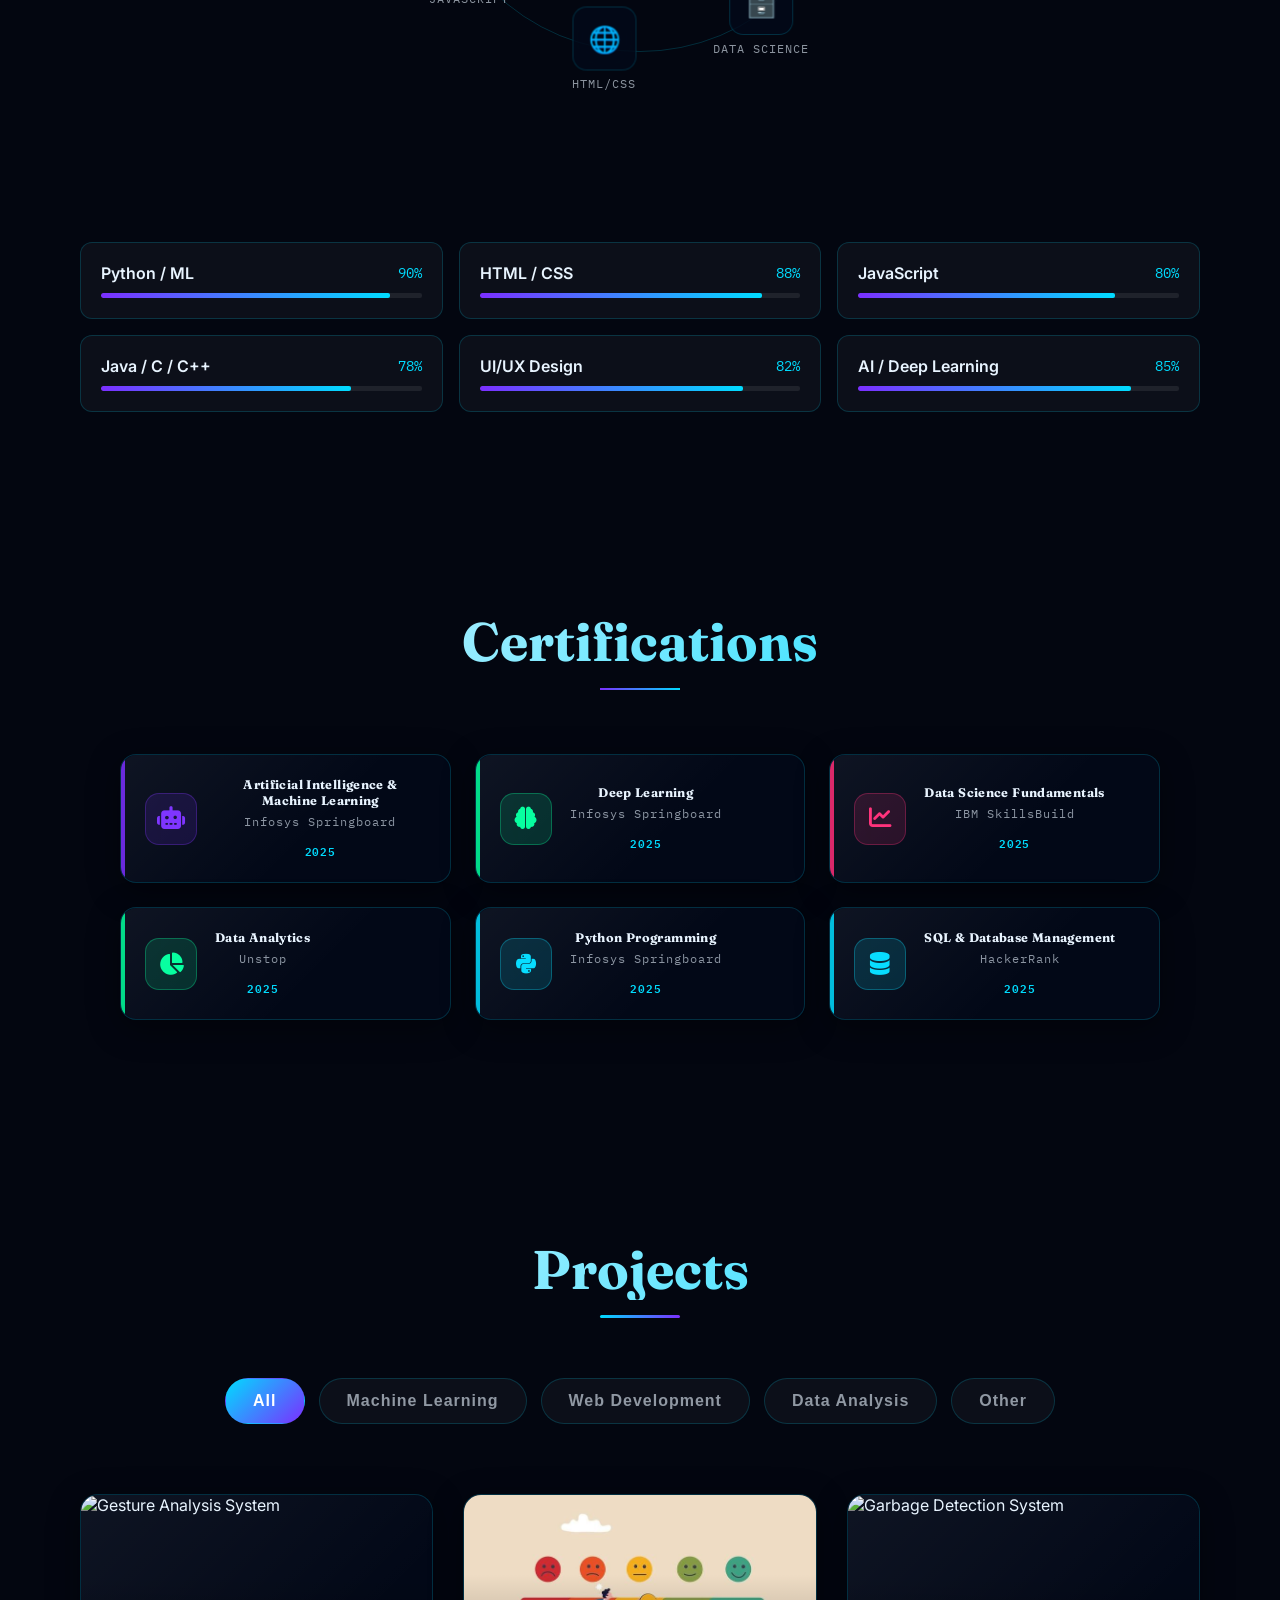
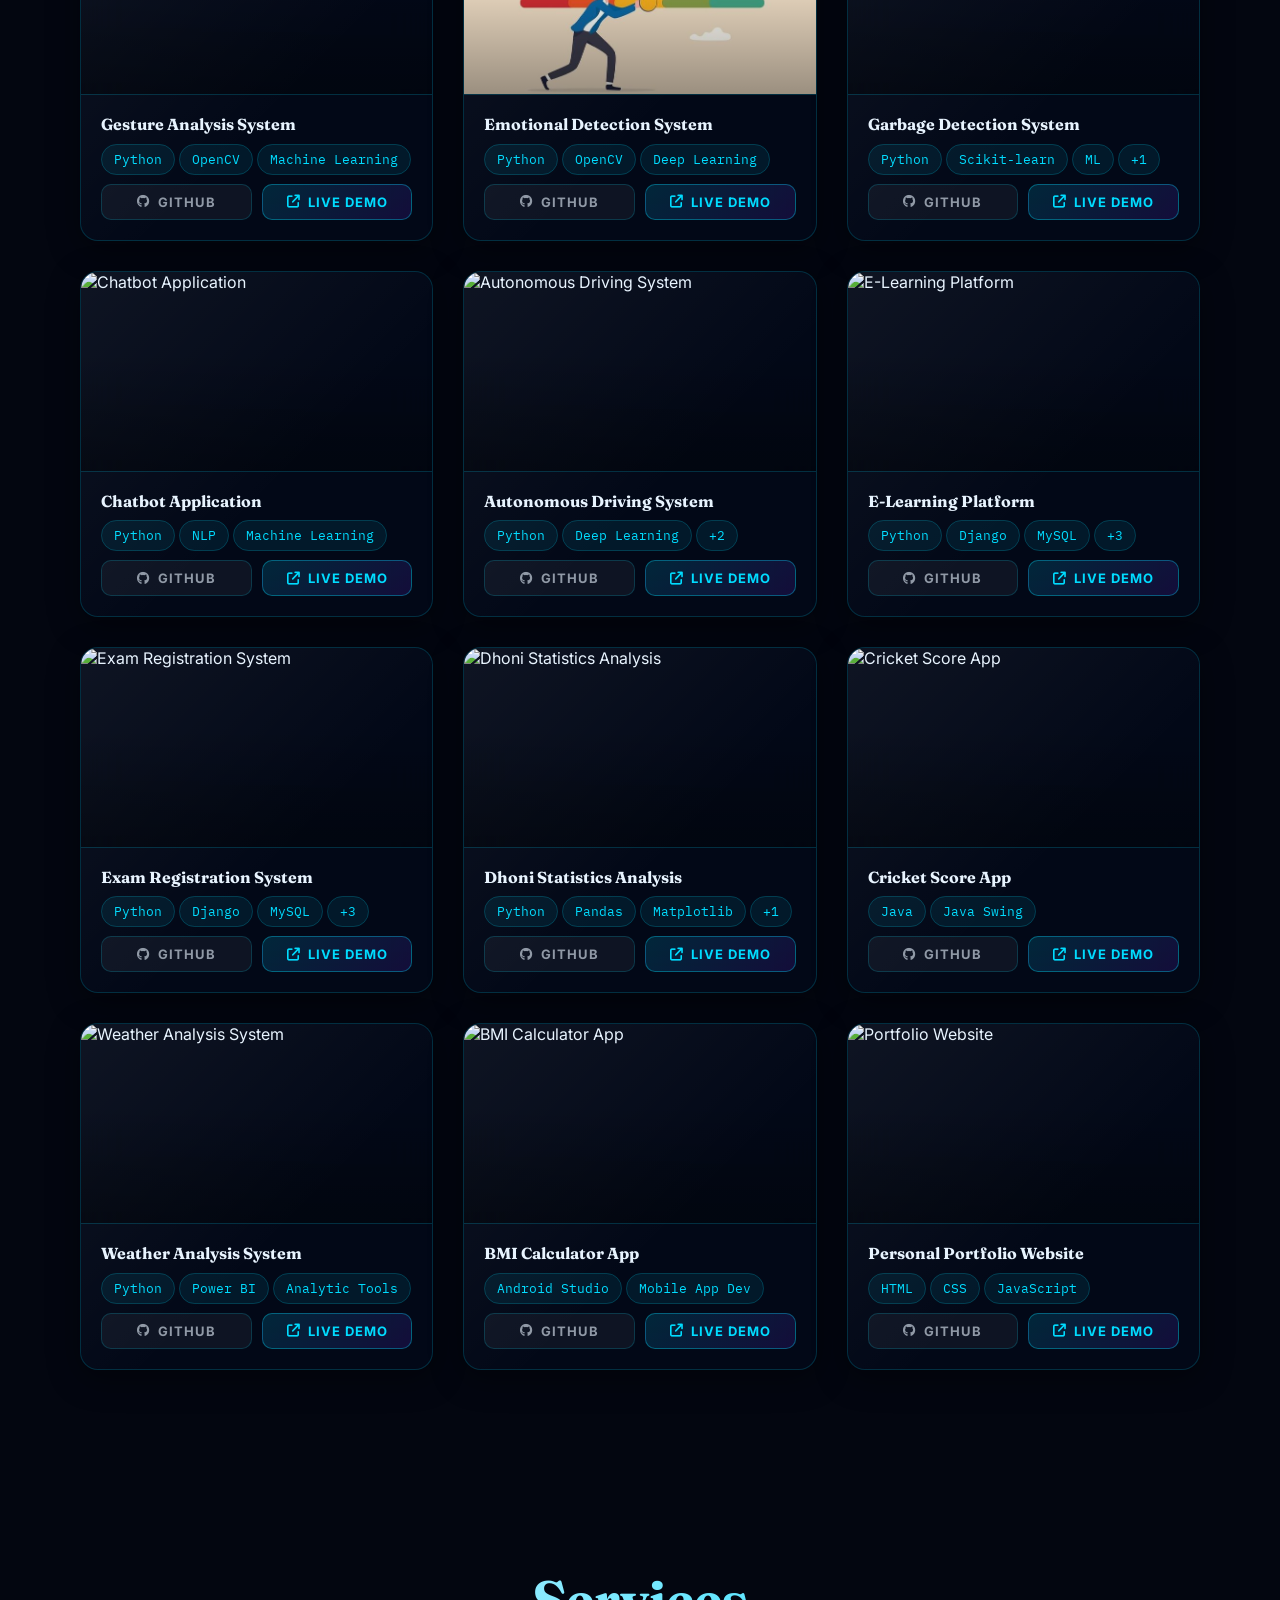
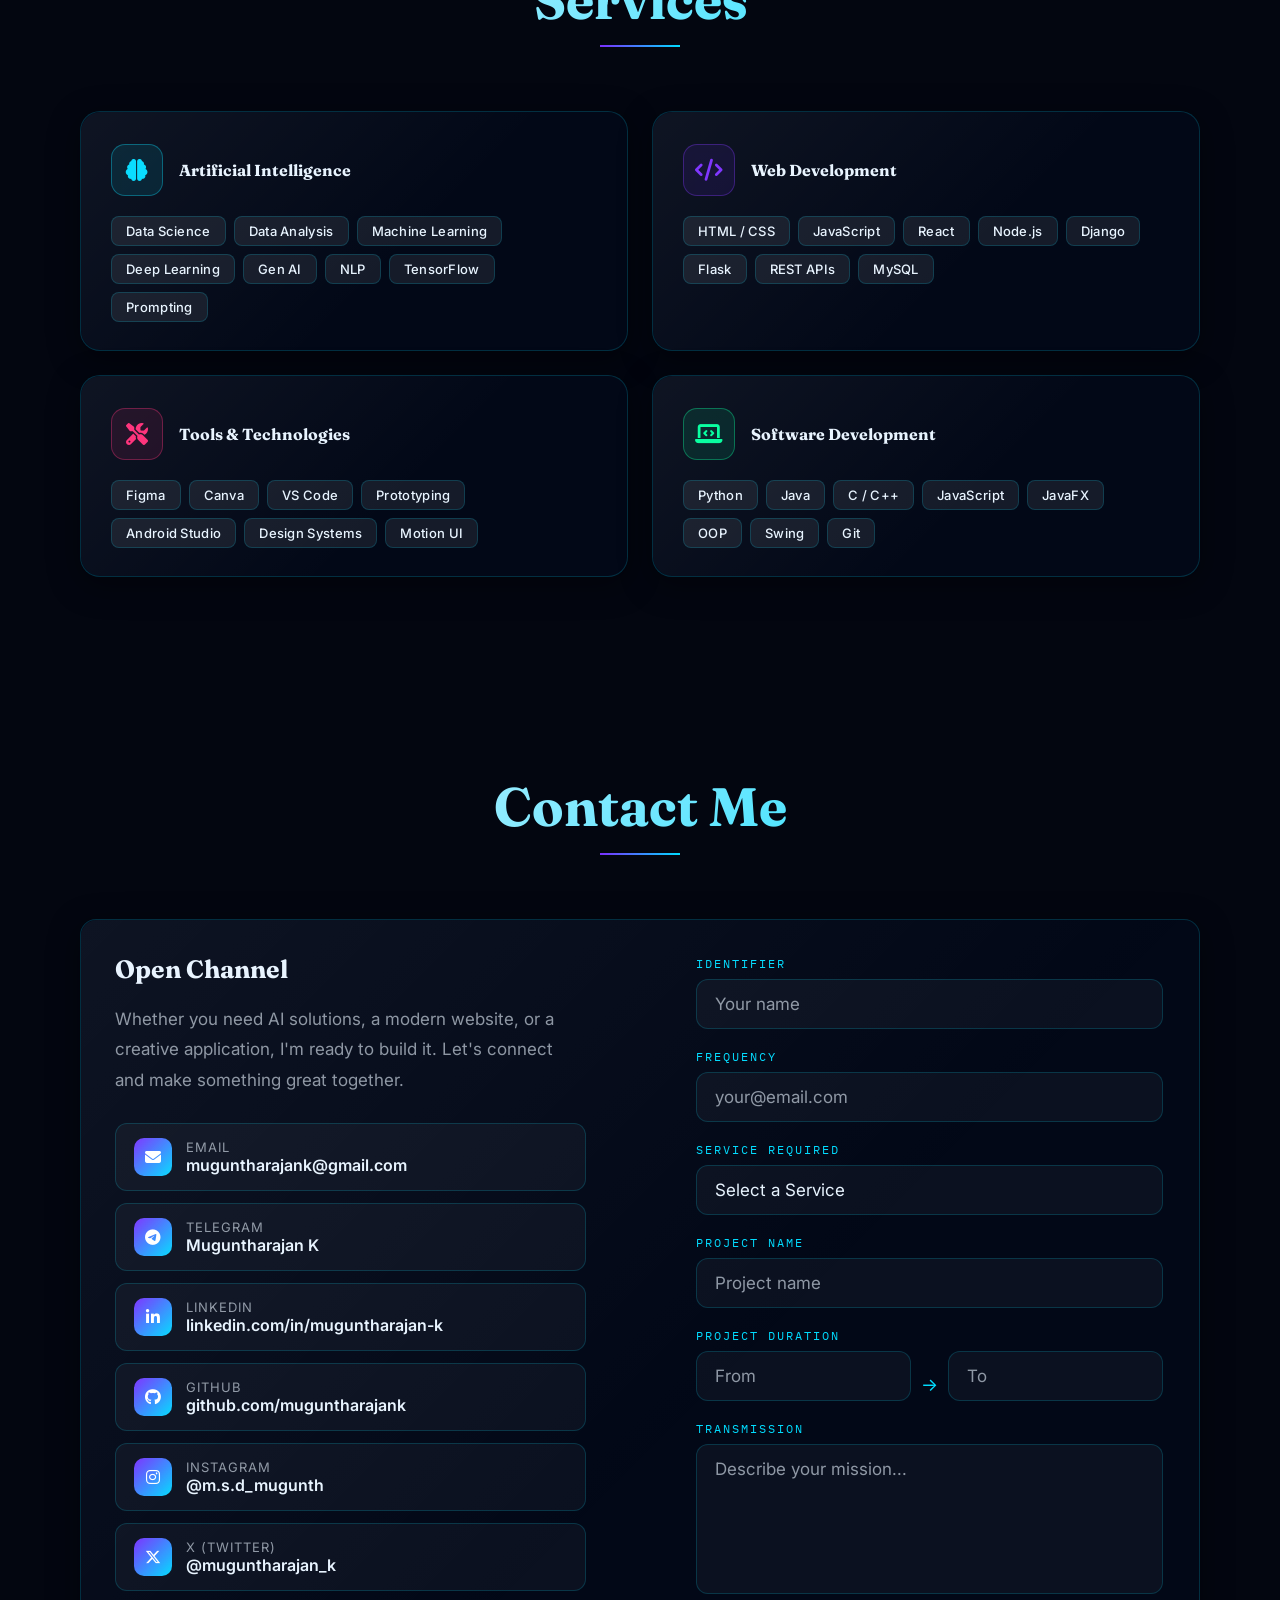
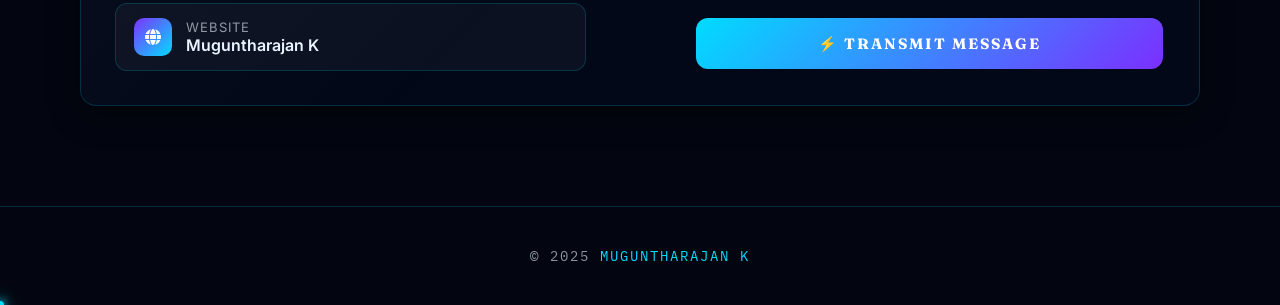
==== commit 5549800f: "Update index.html" ====
--- a/index.html
+++ b/index.html
@@ -56,7 +56,7 @@
       <span class="hbt-line hbt-accent">Software Developer</span>
       <span class="hbt-line">&amp; ML Engineer</span>
     </h1>
-    <p class="hero-big-sub">Crafting intelligent solutions through clean code,<br>thoughtful design, and machine learning innovation.</p>
+    <p class="hero-big-sub">Crafting intelligent solutions through clean code,thoughtful design, and machine learning innovation.</p>
     <!-- Left social dock -->
   <div class="hero-side-socials">
     <a href="https://github.com/muguntharajank" target="_blank" aria-label="GitHub"><i class="fa-brands fa-github"></i></a>
@@ -861,11 +861,11 @@
   <label class="form-label">Project Duration</label>
   <div class="duration-grid">
     <div class="duration-field">
-      <input type="date" id="startDate" class="form-input date-input">
+      <input type="text" placeholder="From" onfocus="this.type='date'" onblur="if(!this.value)this.type='text'" id="startDate" class="form-input date-input">
     </div>
     <div class="duration-arrow">→</div>
     <div class="duration-field">
-      <input type="date" id="endDate" class="form-input date-input">
+      <input type="text" placeholder="To" onfocus="this.type='date'" onblur="if(!this.value)this.type='text'" id="endDate" class="form-input date-input">
     </div>
   </div>
   <div class="duration-summary" id="durationSummary"></div>
@@ -880,7 +880,7 @@
 </section>
 
 <footer>
-  <p>© 2025 <span>MUGUNTHARAJAN K</span> · Software Developer </p>
+  <p>© 2025 <span>MUGUNTHARAJAN K</span></p>
 </footer>
 
 </div><!-- /wrapper -->
--- a/styles.css
+++ b/styles.css
@@ -1062,12 +1062,12 @@
     }
 
     .about-subtitle{
-        font-size:1.8rem;
+        font-size:1.4rem;
         margin-top:-20px;
     }
 
     .about-title{
-        font-size:1.5rem;
+        font-size:1.18rem;
     }
 
     .about-text p{
@@ -2598,13 +2598,47 @@
   .holo-card{ width:220px; height:280px; }
 
   /* ABOUT — handled by dedicated breakpoints in about block above */
+  .about-btn-row{
+    display:flex;
+    width:100%;
+    gap:10px;
+  }
+
+  .about-btn{
+    flex:1;
+    display:flex;
+    align-items:center;
+    justify-content:center;
+    text-align:center;
+    min-width:0;
+  }
   .section{ padding:70px 16px; }
 
   /* SKILLS */
   #skills{ 
     padding:80px 16px; 
   }
-  #skills .section-header{ 
+  .about-box .section-header p{
+    font-size:8px;
+  }
+  .about-text p{
+    text-align: justify;
+    line-height: 1.8;
+    letter-spacing: 0.2px;
+  }
+  .about-box .section-header{
+    text-align:center;
+    margin-bottom:30px;
+  }
+  .about-text,
+  .about-subtitle{
+    transform: none !important;
+    transition: none !important;
+    animation: none !important;
+    opacity: 1 !important;
+  }
+
+  #skills .section-header { 
     margin-bottom:52px; 
   }
   .skills-orbit-wrapper{ 
@@ -3301,10 +3335,11 @@
   }
 
   .hero-big-sub{
-    font-size: 0.95rem;
-    line-height: 1.7;
-    max-width: 380px;
-    margin: 18px auto 0;
+    font-size: 0.92rem;
+    line-height: 1.8;
+    max-width: 100%;
+    margin: 16px auto 0;
+    padding: 0 8px;
     text-align: center;
     font-weight: 400;
   }
@@ -3363,22 +3398,47 @@
 @media (max-width:768px){
 
   .hero-big-title .hbt-line:first-child{
-      font-size: clamp(2.4rem, 7vw, 3.5rem);
+      font-size: clamp(2.1rem, 6.1vw, 3.1rem);
       line-height: 1.05;
       display: block;
       margin-bottom: 12px;
   }
 
   .hero-big-title .hbt-accent{
-      font-size: clamp(2.6rem, 7.2vw, 3.7rem);
+      font-size: clamp(2.1rem, 6.8vw, 3.1rem);
       line-height: 1.05;
       display: block;
       margin-bottom: 12px;
   }
 
   .hero-big-title .hbt-line:last-child{
-      font-size: clamp(2.4rem, 7vw, 3.5rem);
+      font-size: clamp(2.1rem, 6.1vw, 3.1rem);
       line-height: 1.05;
       display: block;
   }
-}
+  .duration-grid{
+    display:flex;
+    flex-direction:column;
+    gap:12px;
+  }
+
+  .duration-arrow{
+    display:none;
+  }
+
+  .duration-field{
+    width:100%;
+  }
+
+  .date-label{
+    display:block;
+    font-size:0.85rem;
+    font-weight:600;
+    margin-bottom:6px;
+    color:var(--accent-color);
+  }
+
+  .date-input{
+    width:100%;
+  }
+}
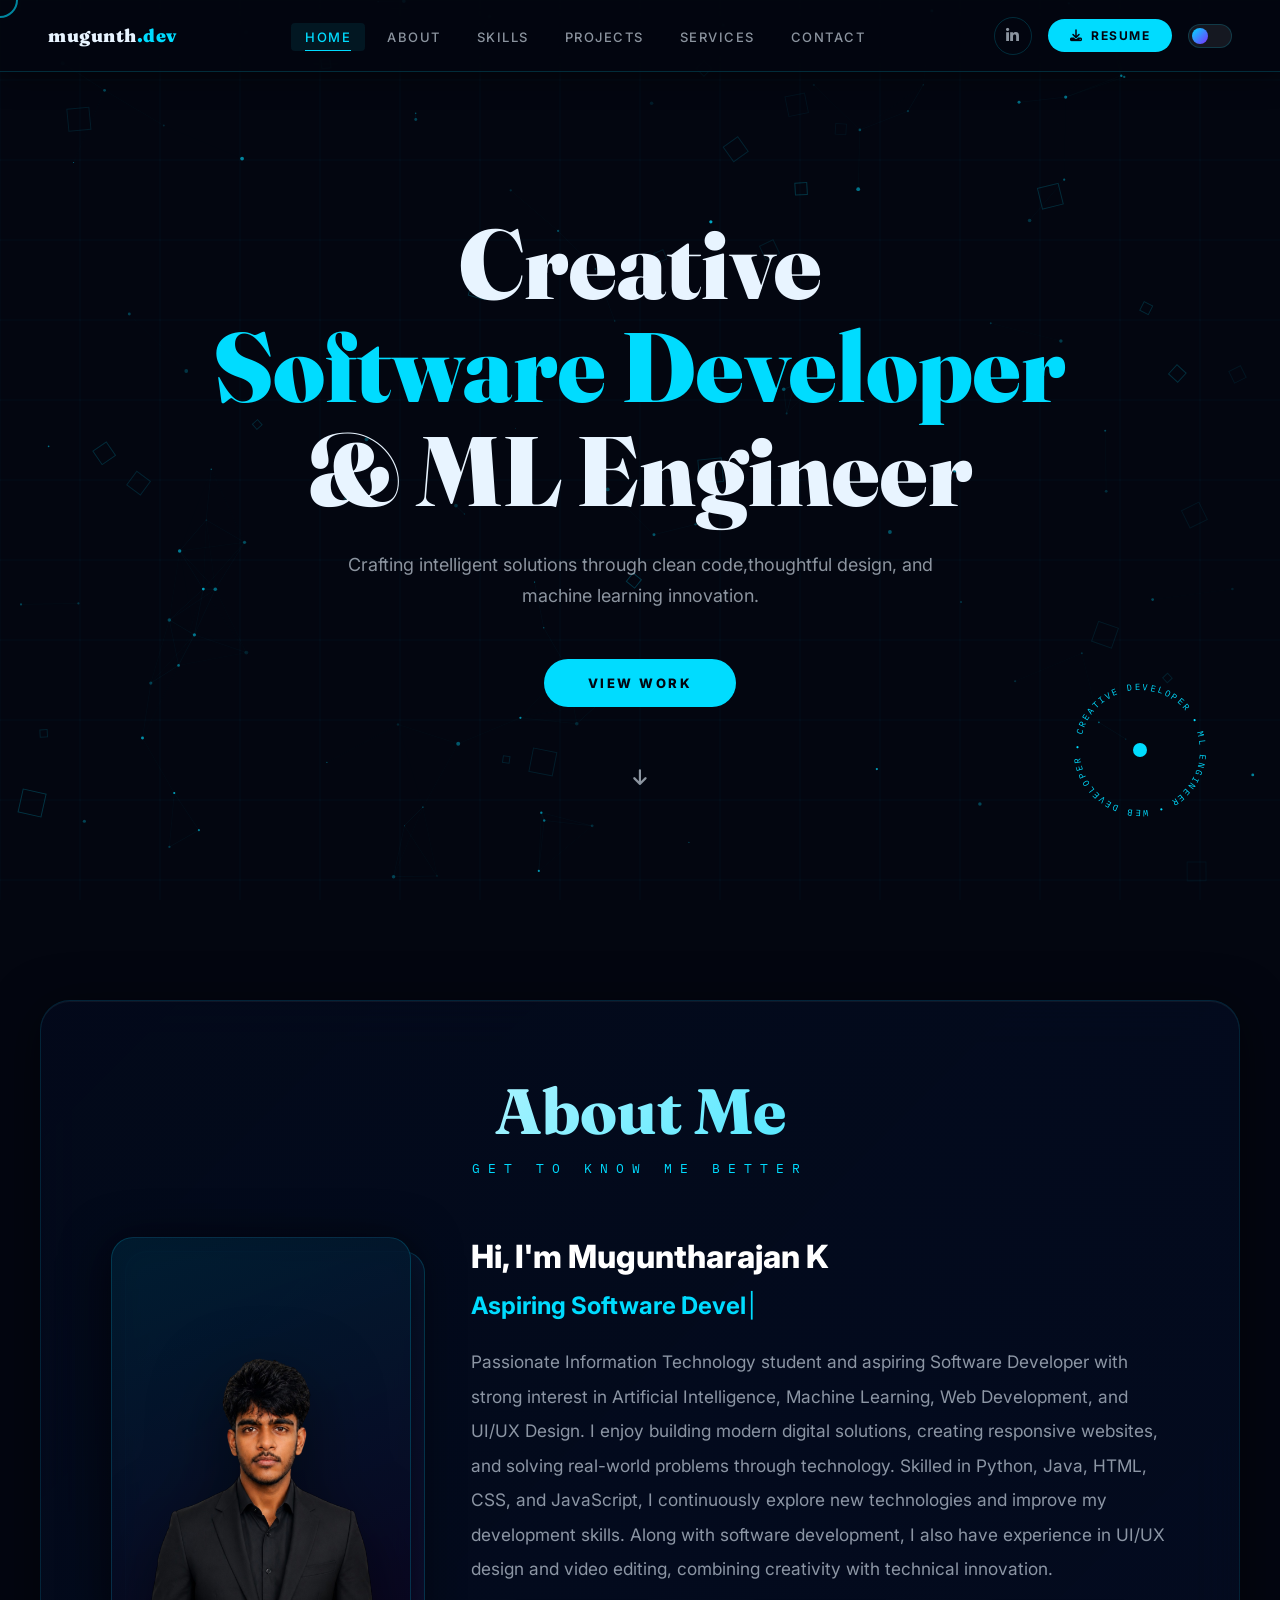
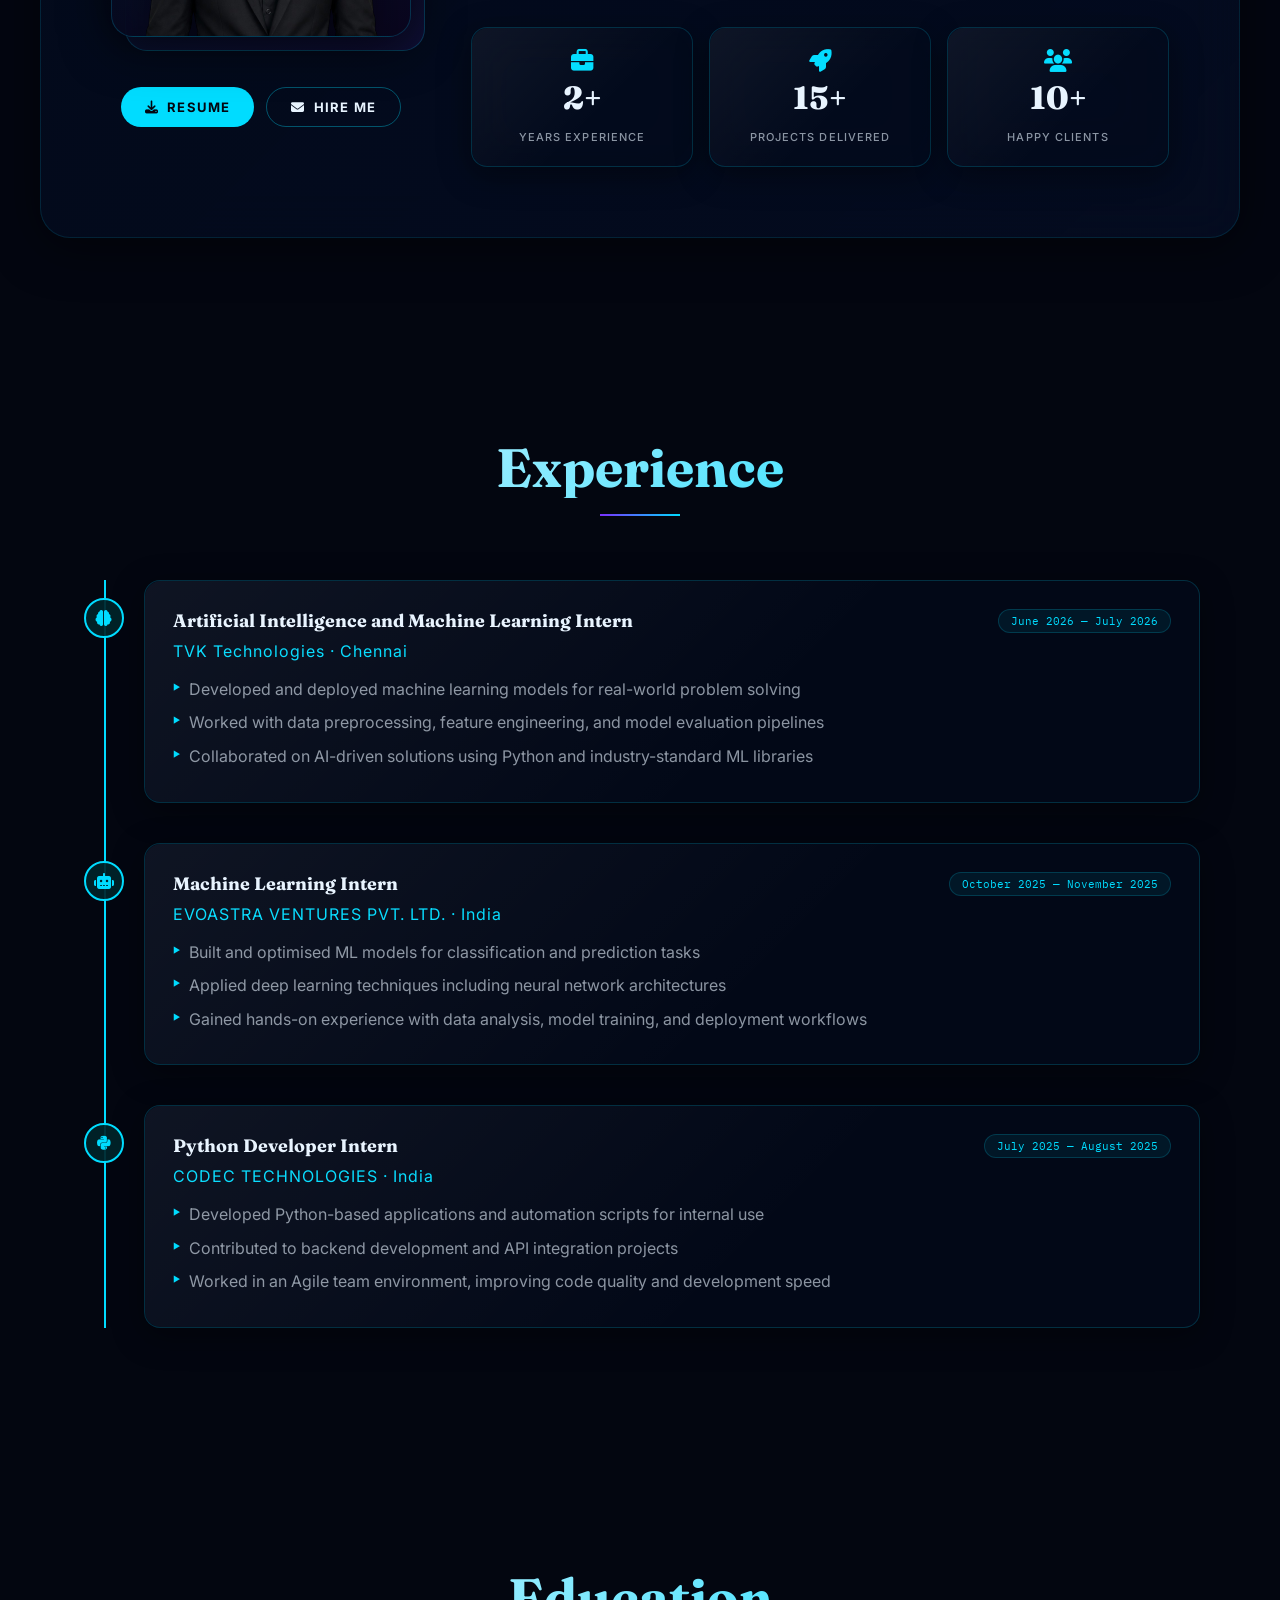
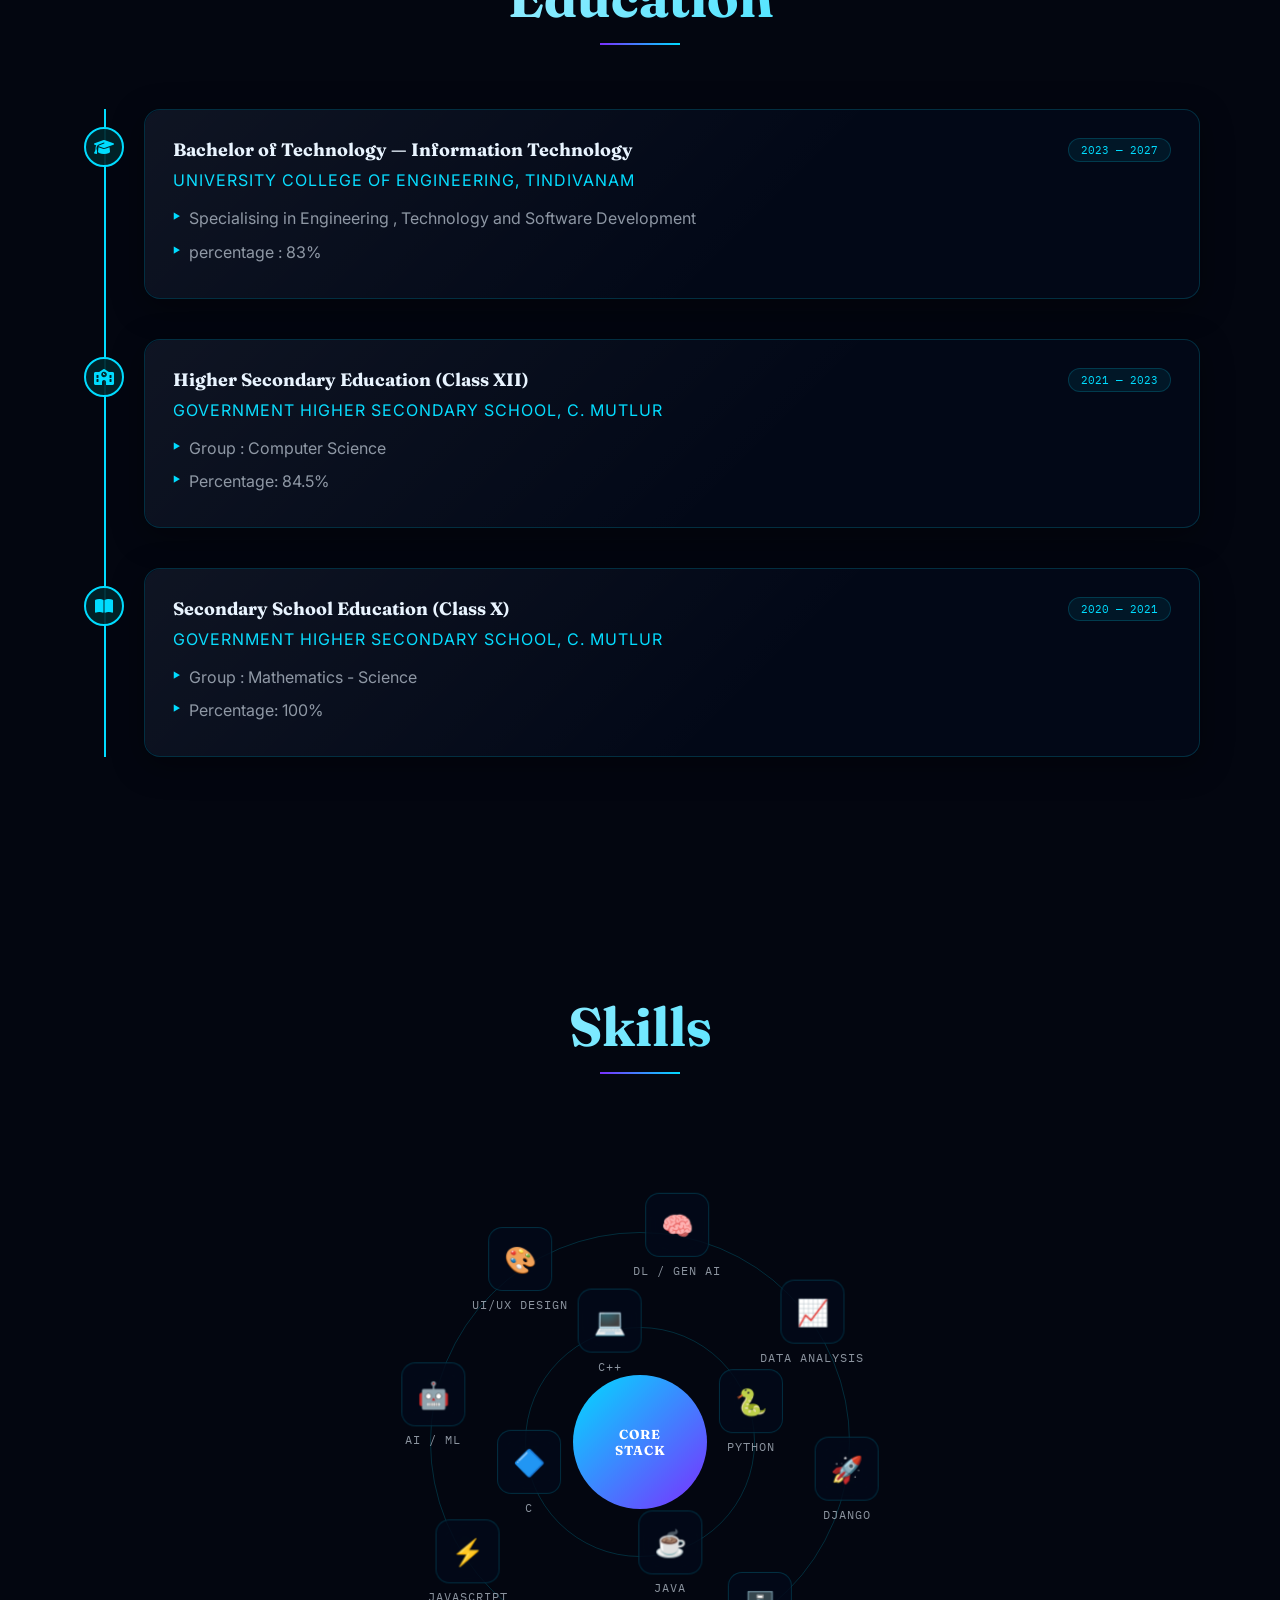
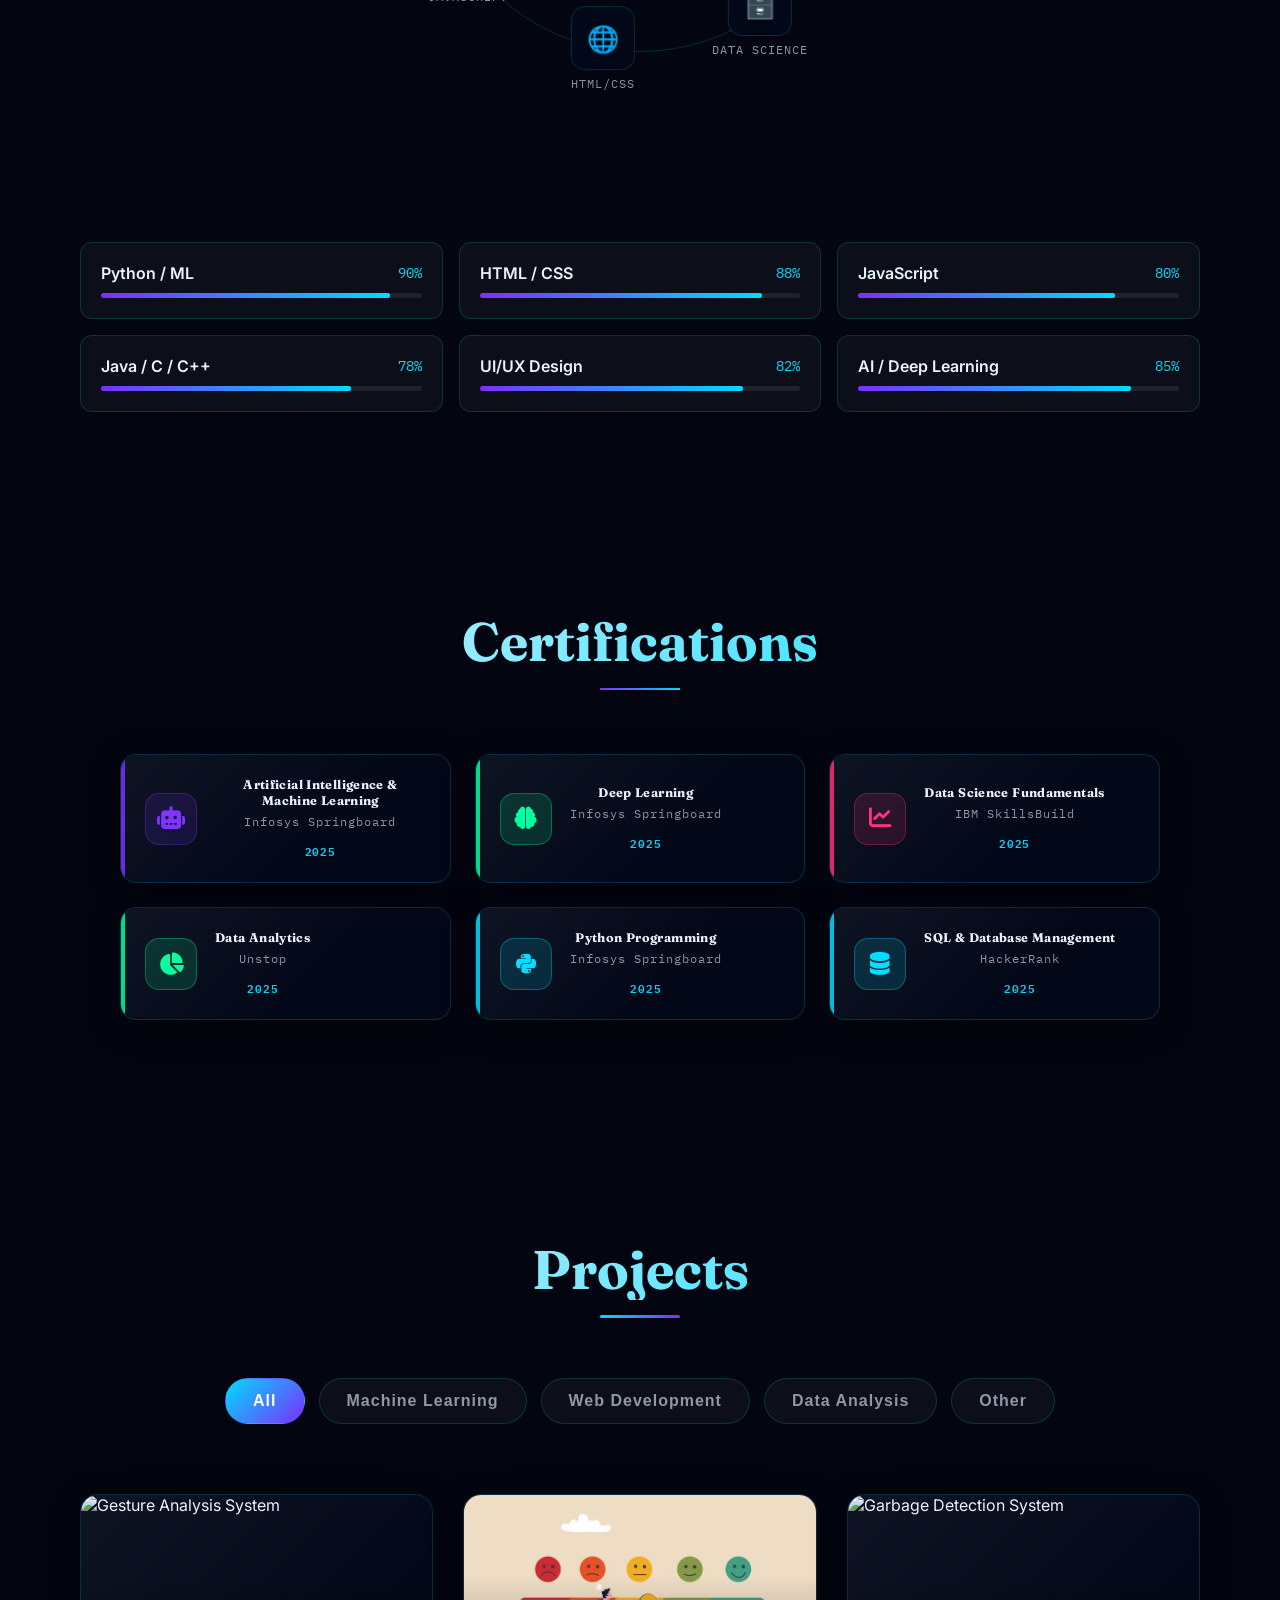
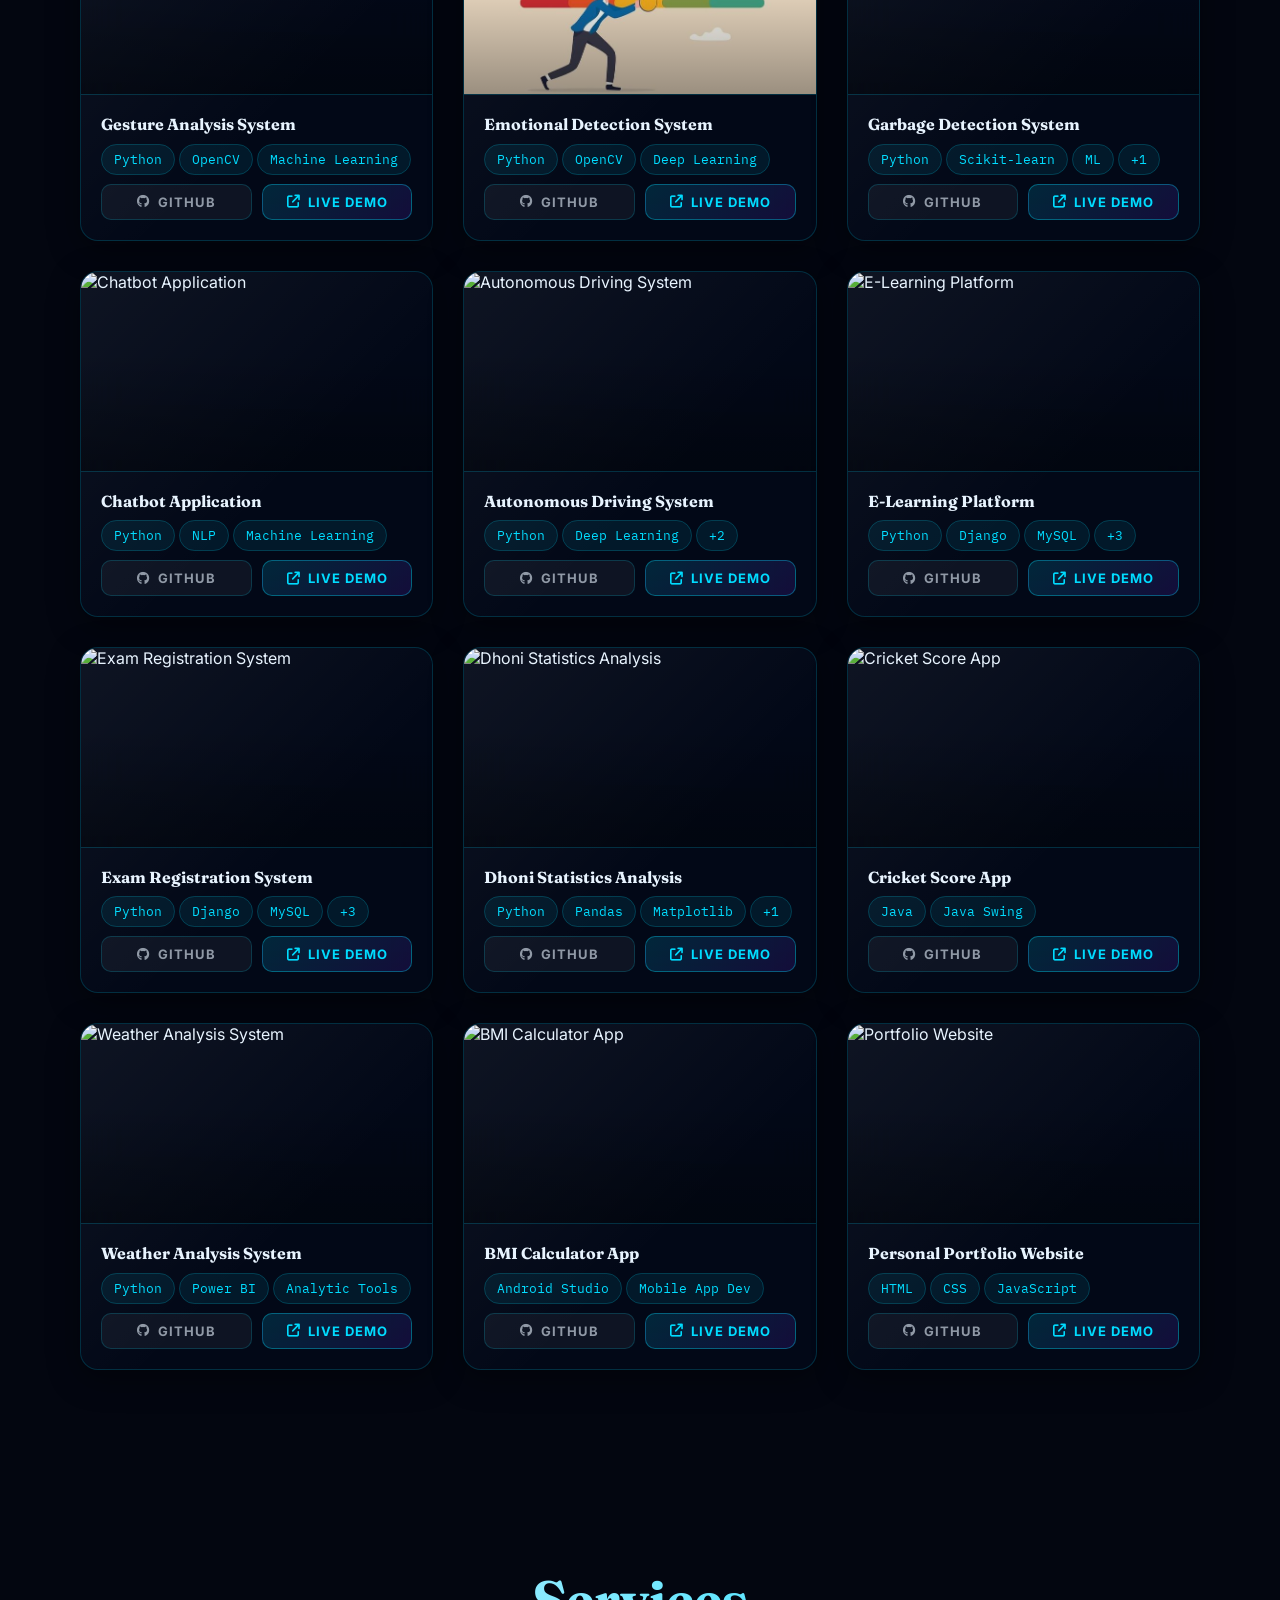
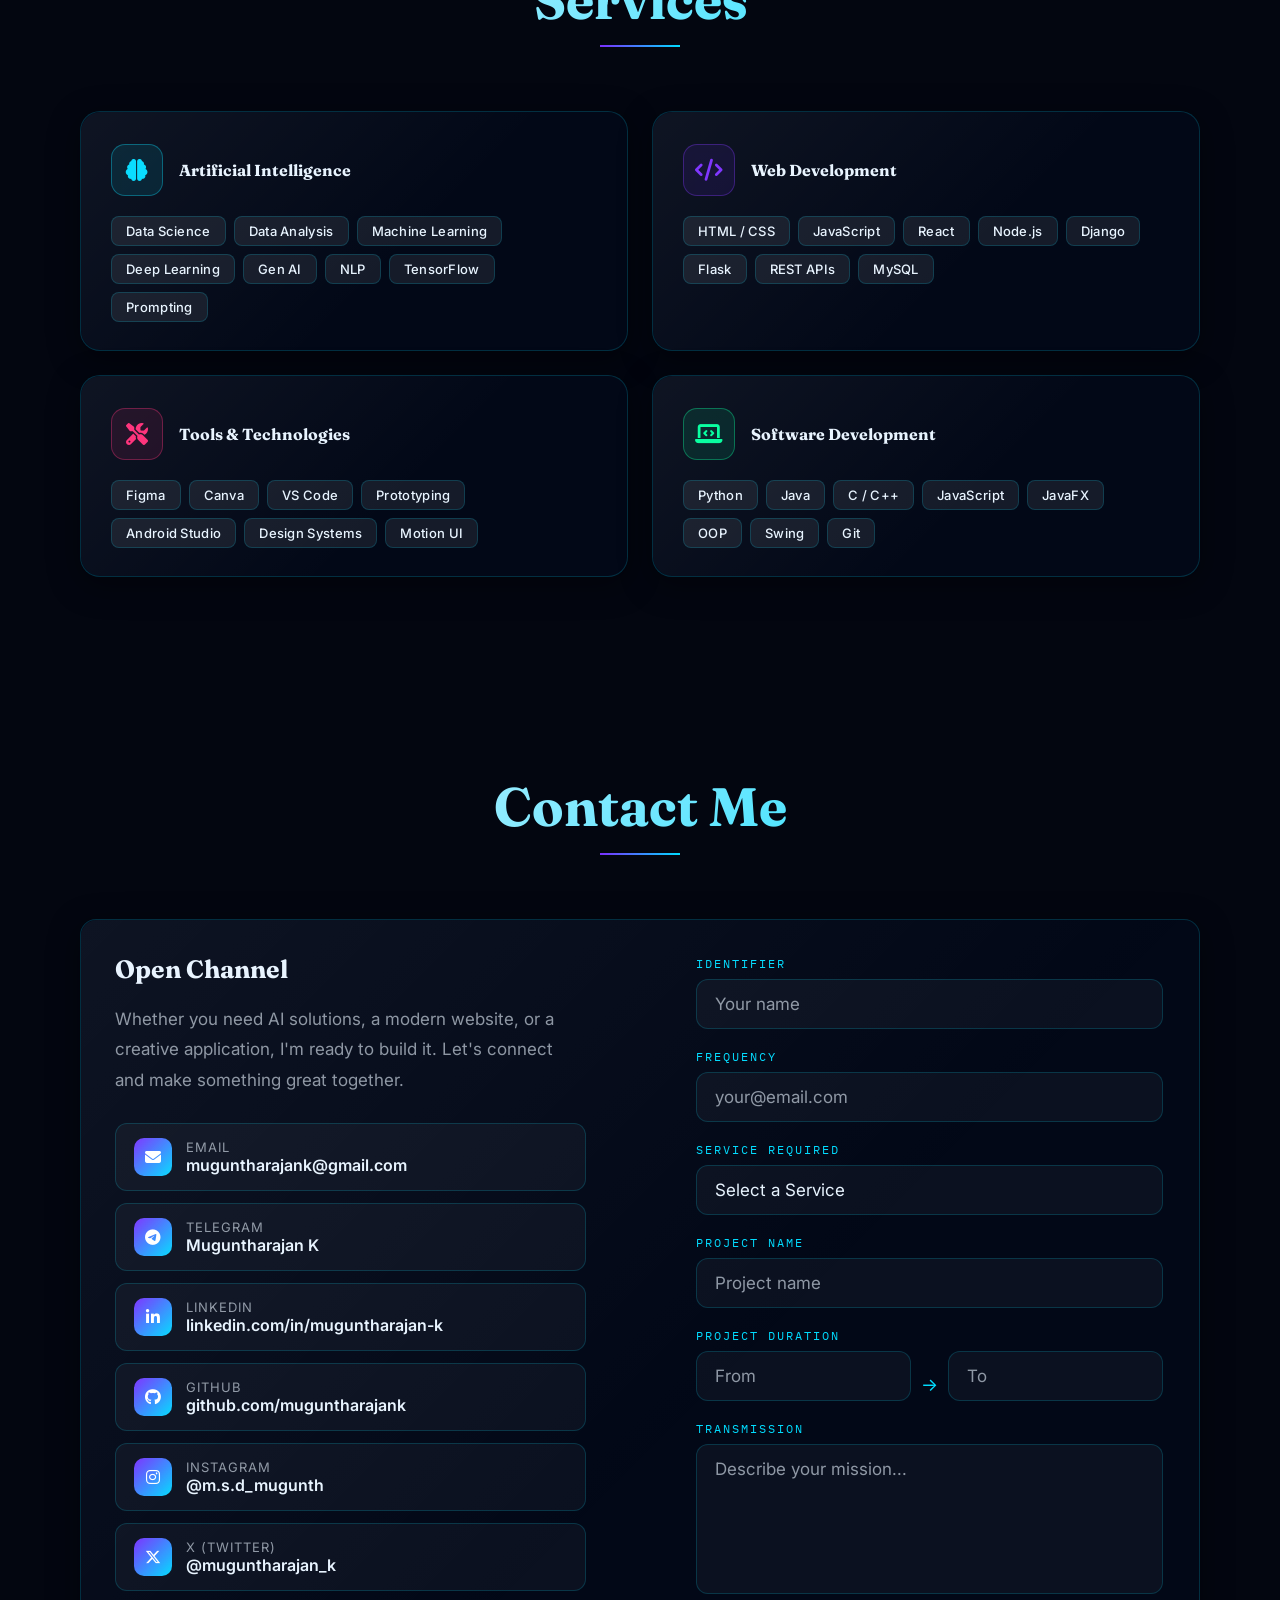
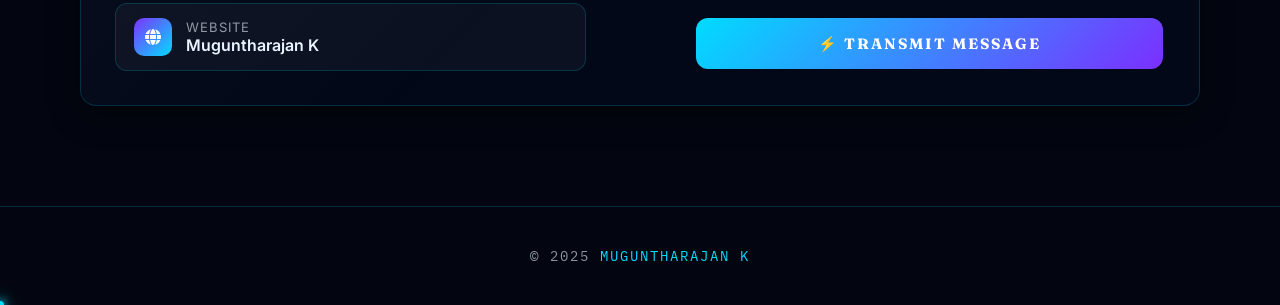
==== commit 0d5b603b: "Update index.html" ====
--- a/index.html
+++ b/index.html
@@ -63,7 +63,7 @@
     <a href="https://linkedin.com/in/muguntharajan-k" target="_blank" aria-label="LinkedIn"><i class="fa-brands fa-linkedin-in"></i></a>
     <a href="https://instagram.com/m.s.d_mugunth" target="_blank" aria-label="Instagram"><i class="fa-brands fa-instagram"></i></a>
     <a href="https://twitter.com/muguntharajan_k" target="_blank" aria-label="X (Twitter)"><i class="fa-brands fa-x-twitter"></i></a>
-    <a href="https://t.me/@MuguntharajanK" target="_blank" aria-label="Telegram"><i class="fa-brands fa-telegram"></i></a>
+    <a href="https://t.me/muguntharajank" target="_blank" aria-label="Telegram"><i class="fa-brands fa-telegram"></i></a>
     <span class="side-socials-line"></span>
   </div>
     <a href="#projects" class="btn-view-work">VIEW WORK</a>
@@ -769,7 +769,7 @@
     </div>
   </a>
 
-  <a href="https://t.me/@MuguntharajanK" class="c-method">
+  <a href="https://t.me/muguntharajank" class="c-method">
     <div class="c-method-icon">
       <i class="fa-brands fa-telegram"></i>
     </div>
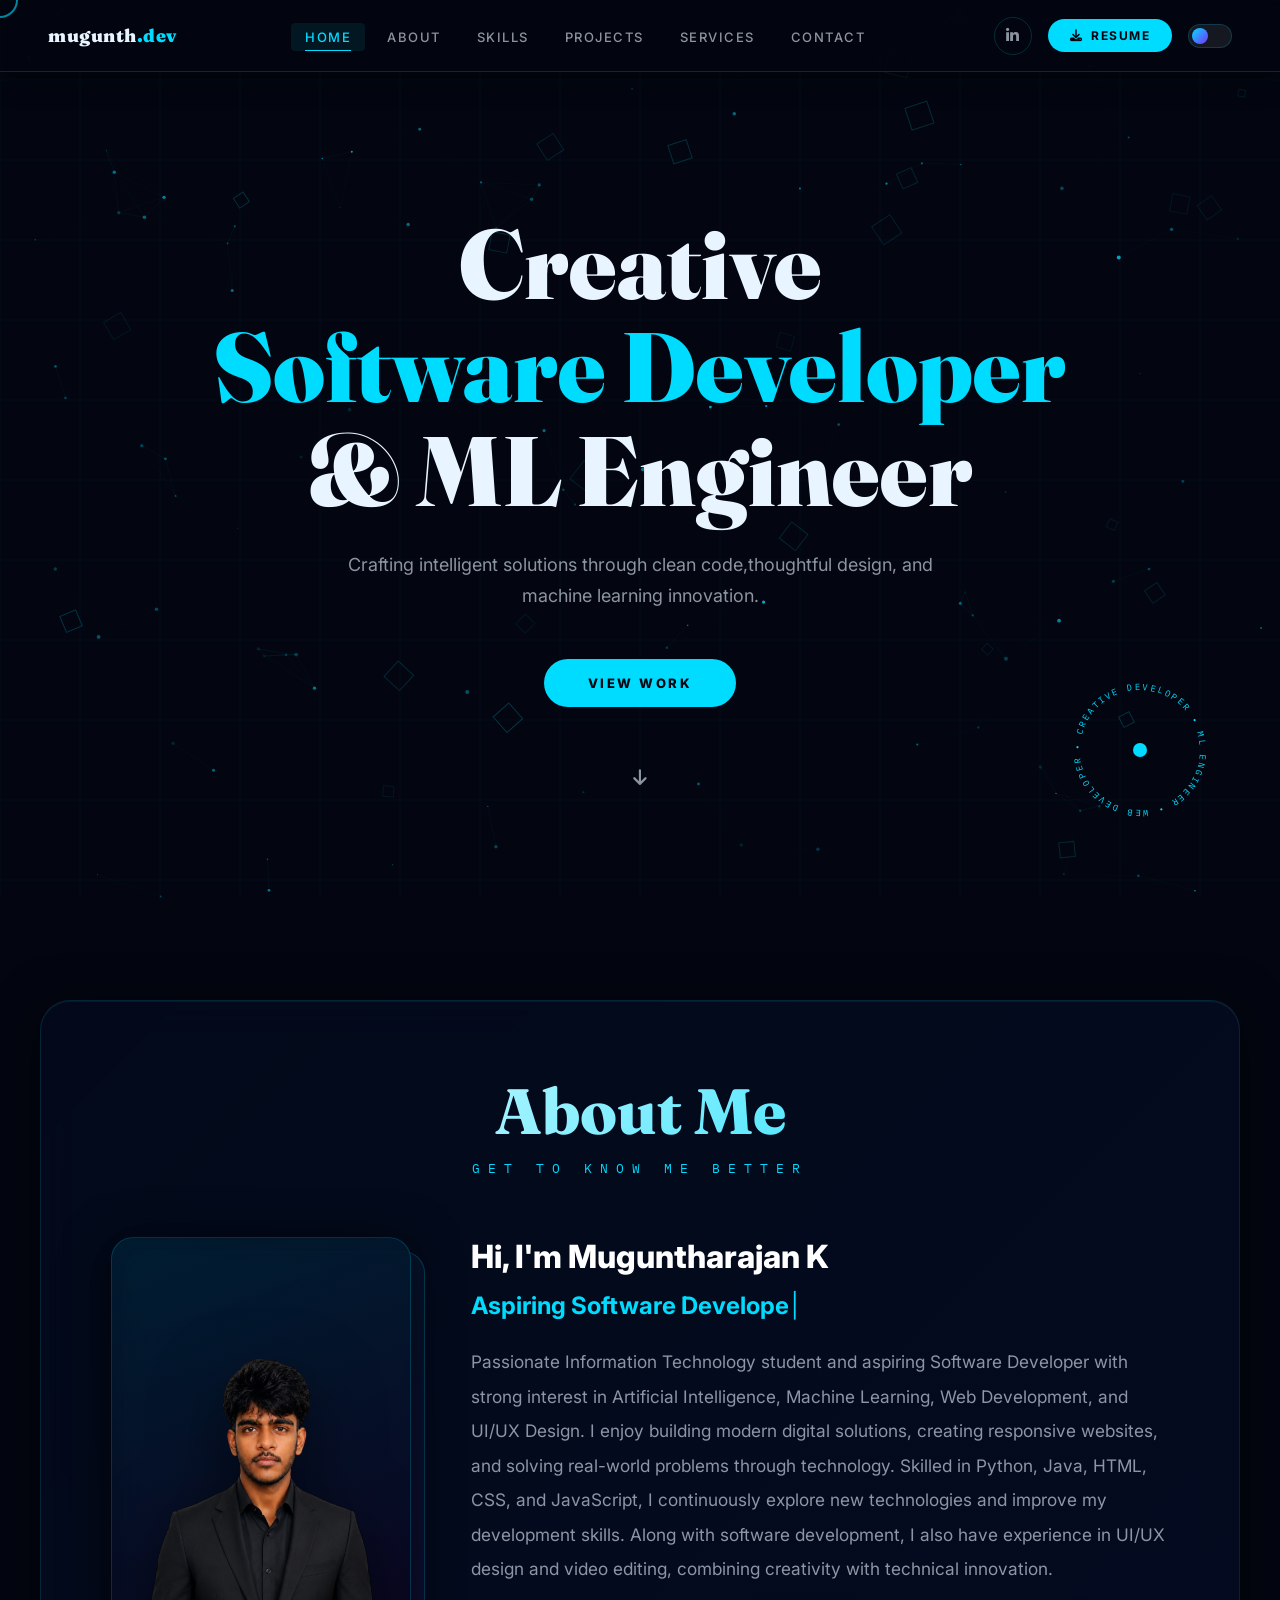
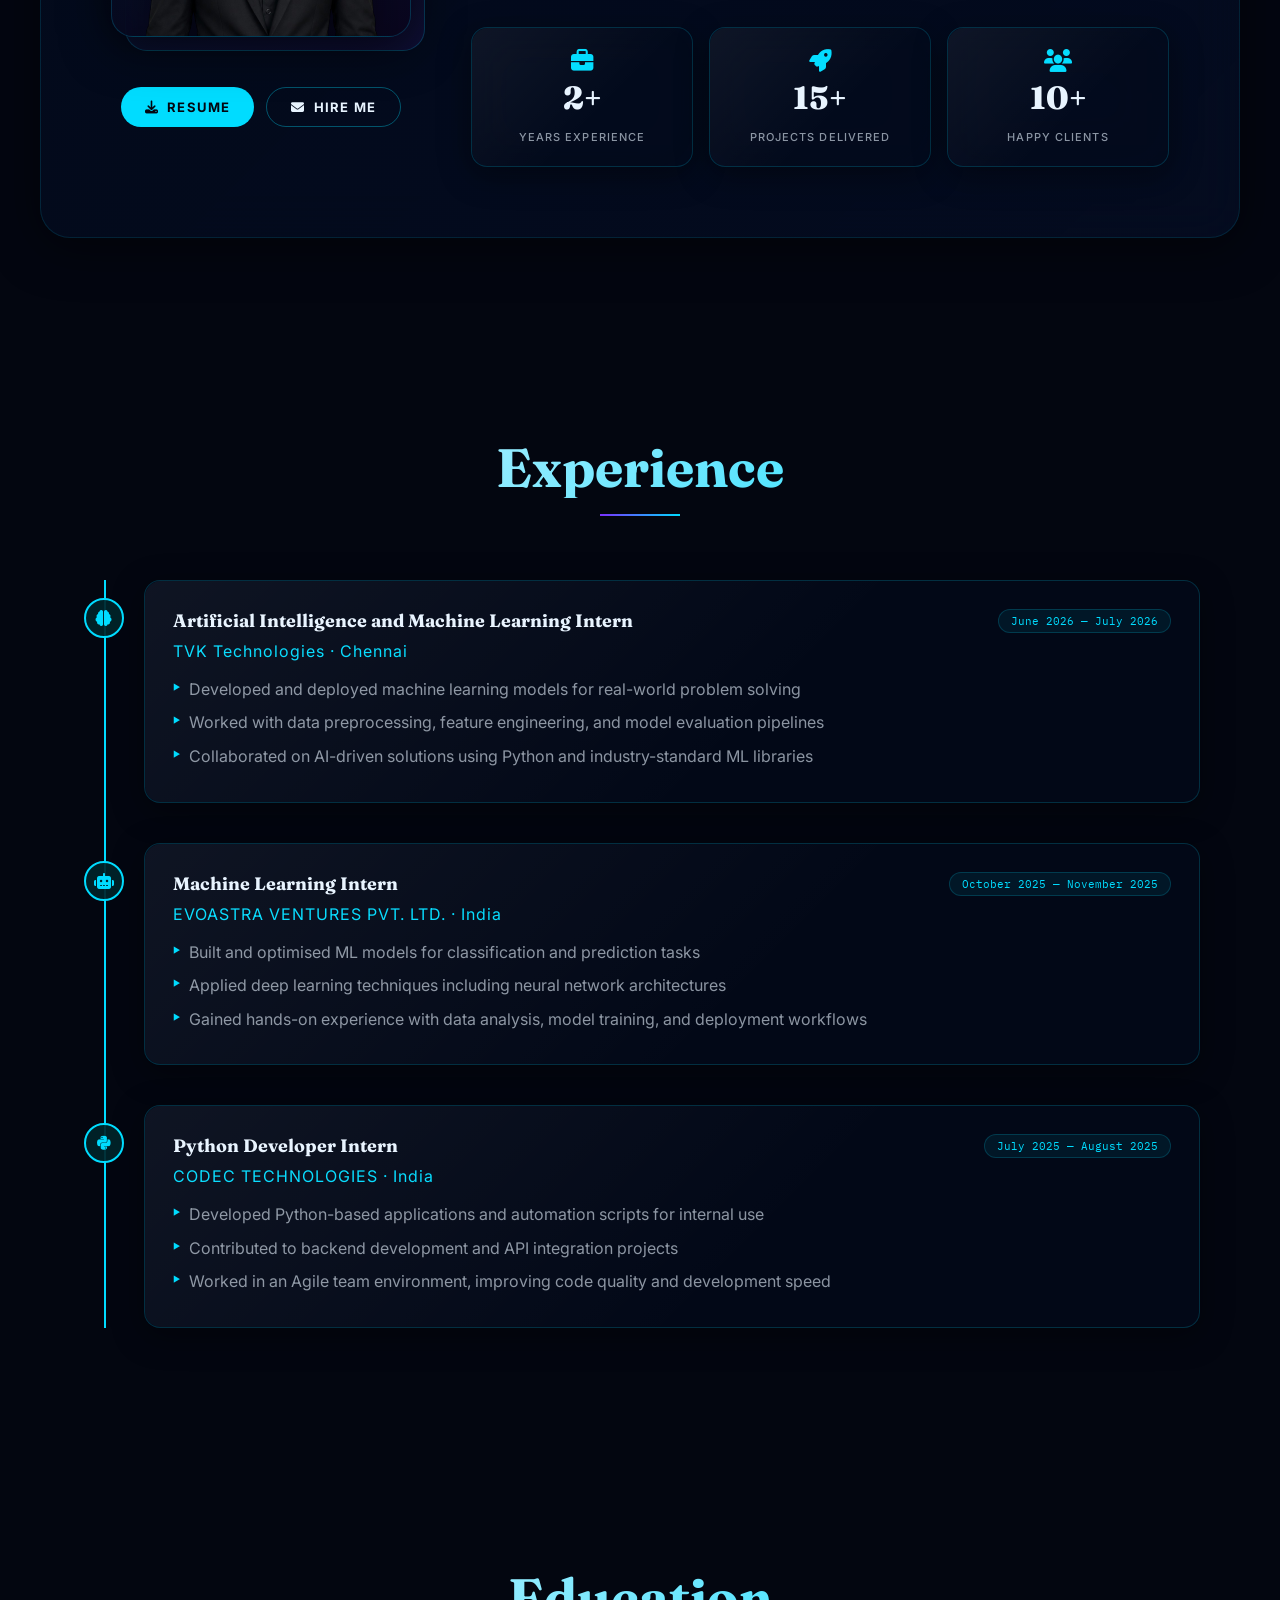
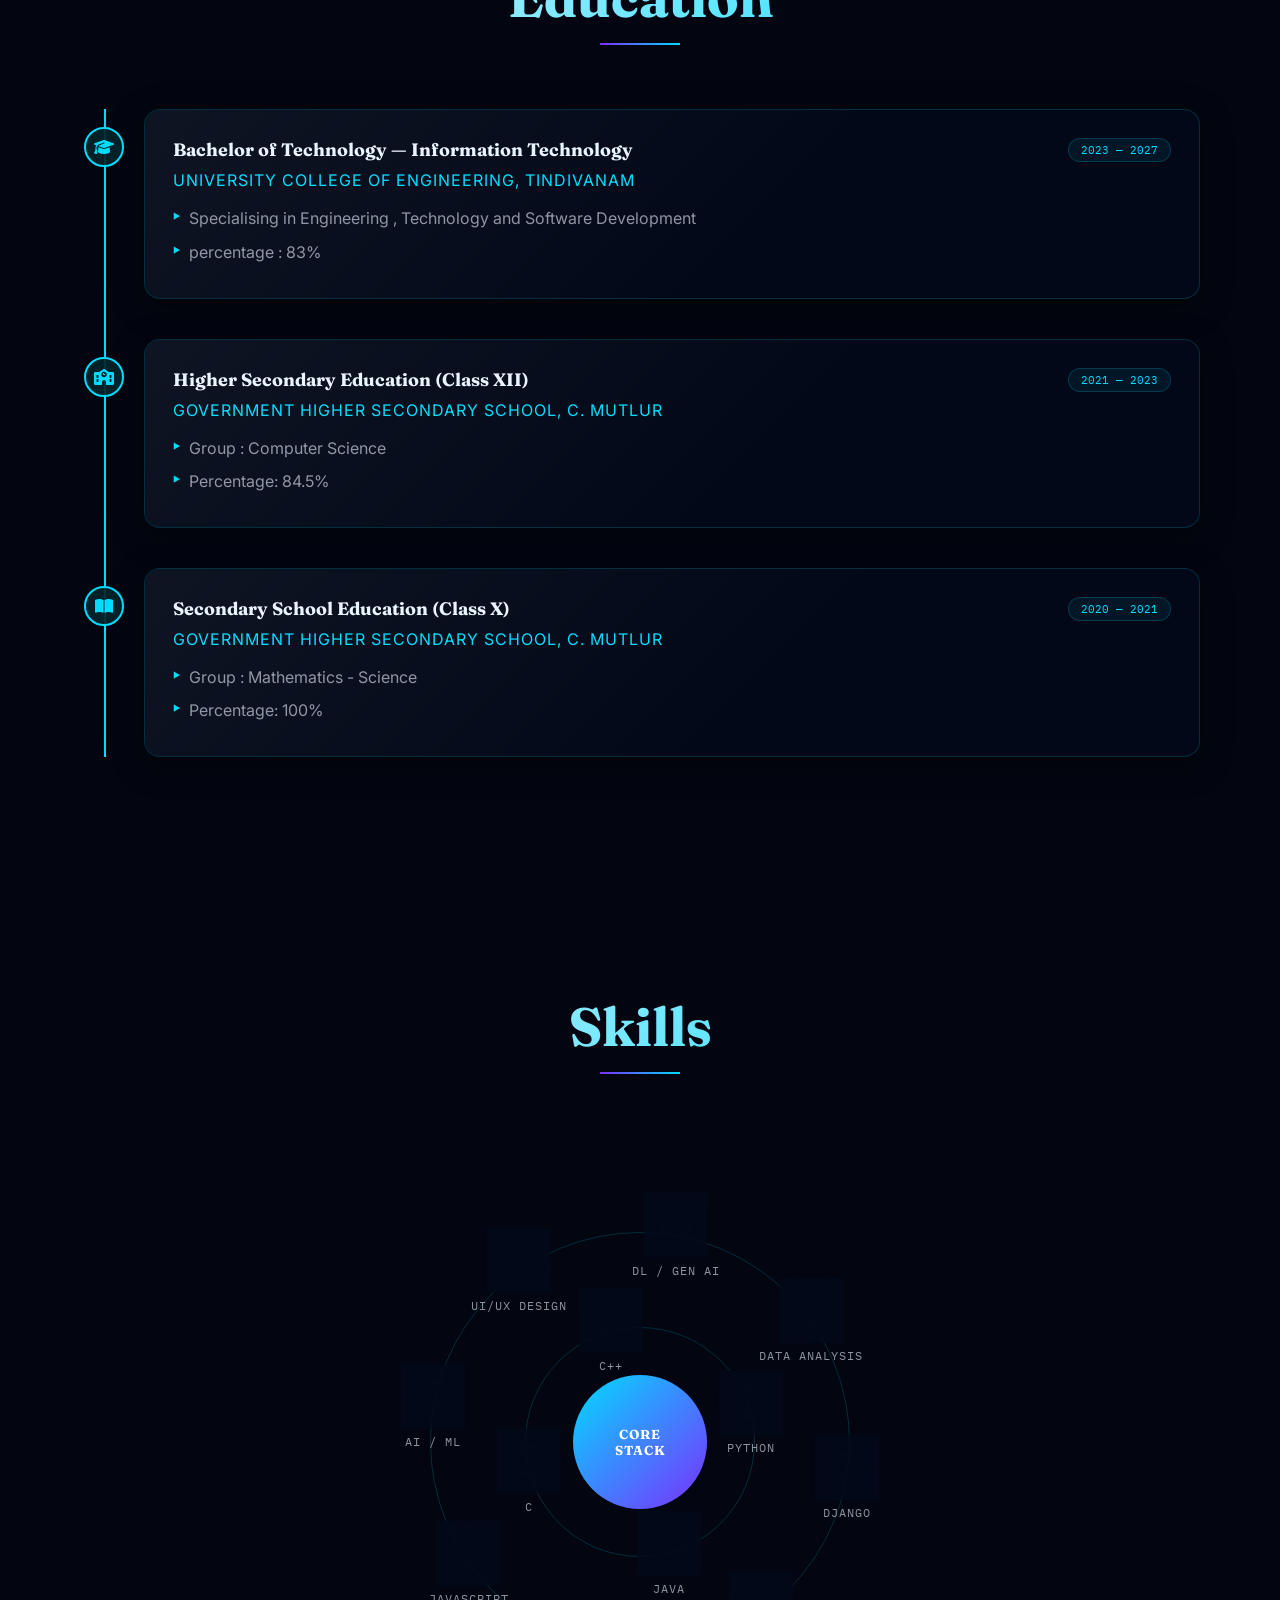
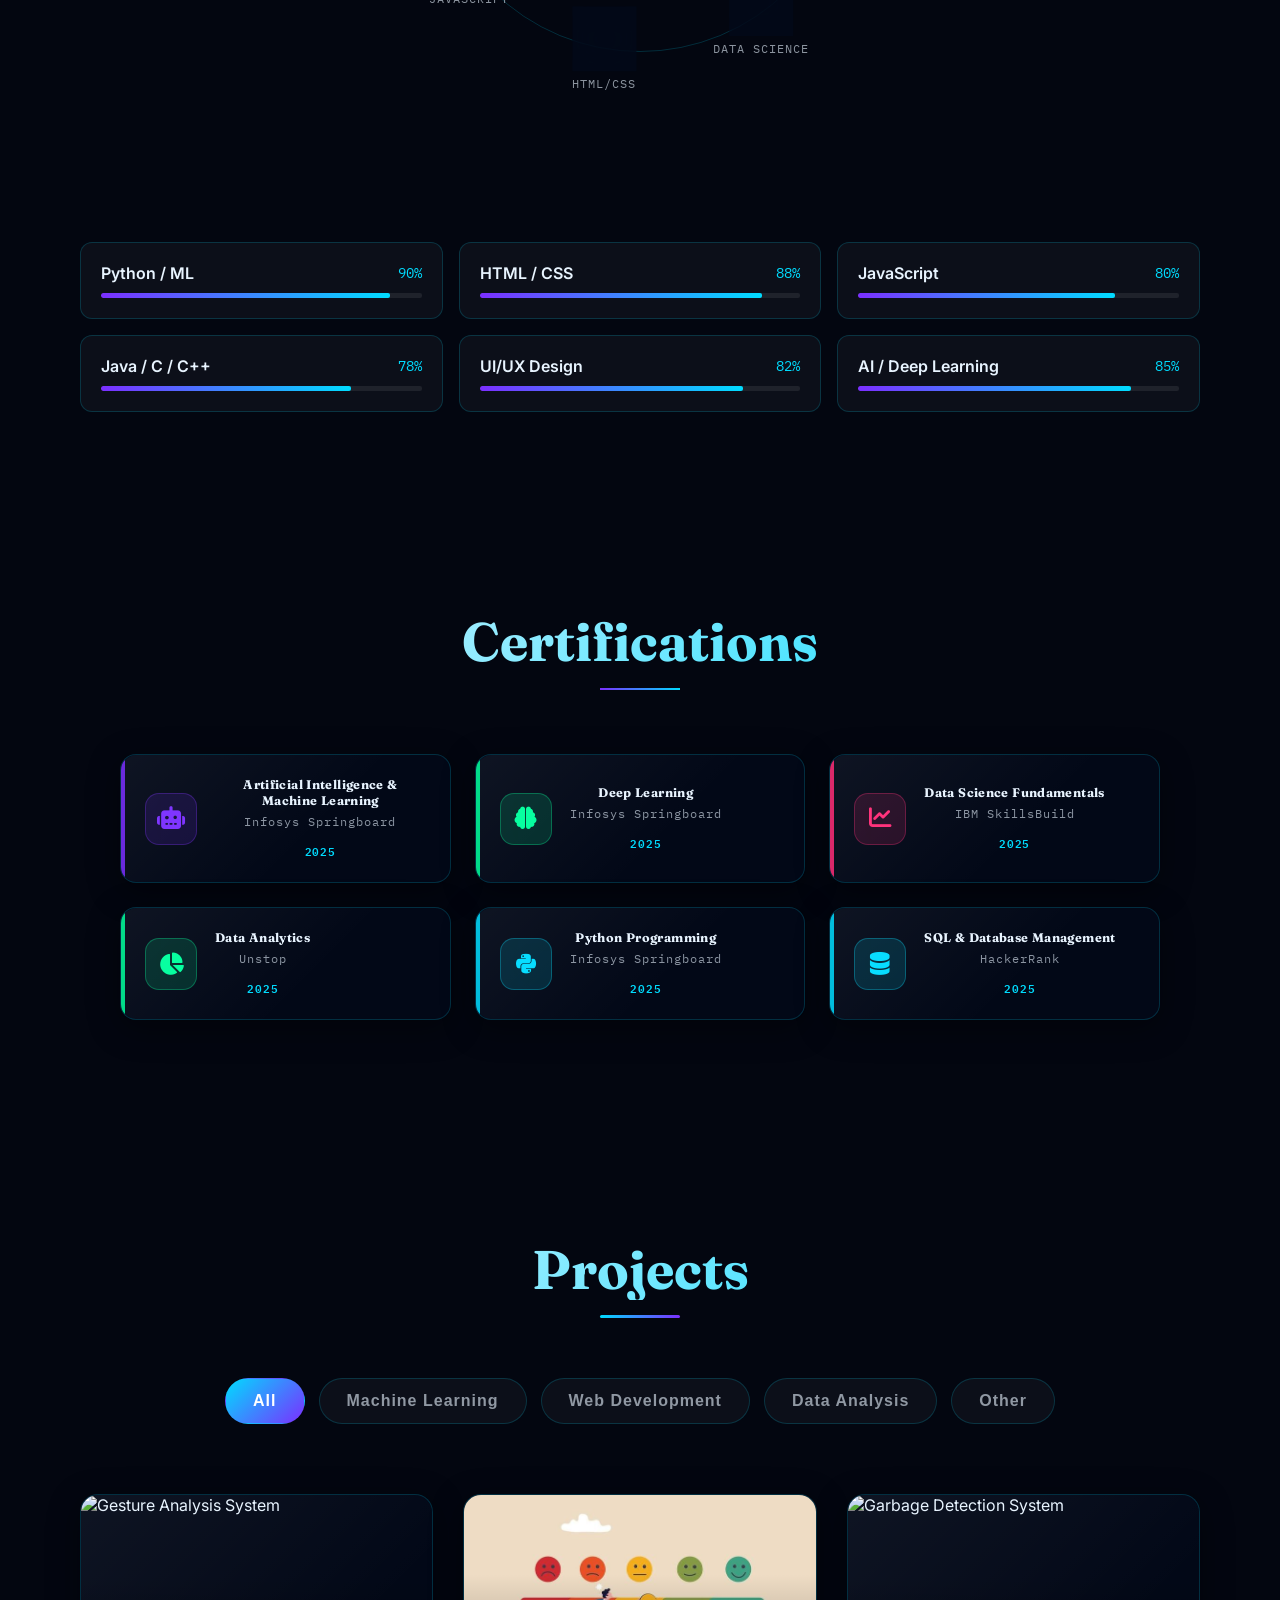
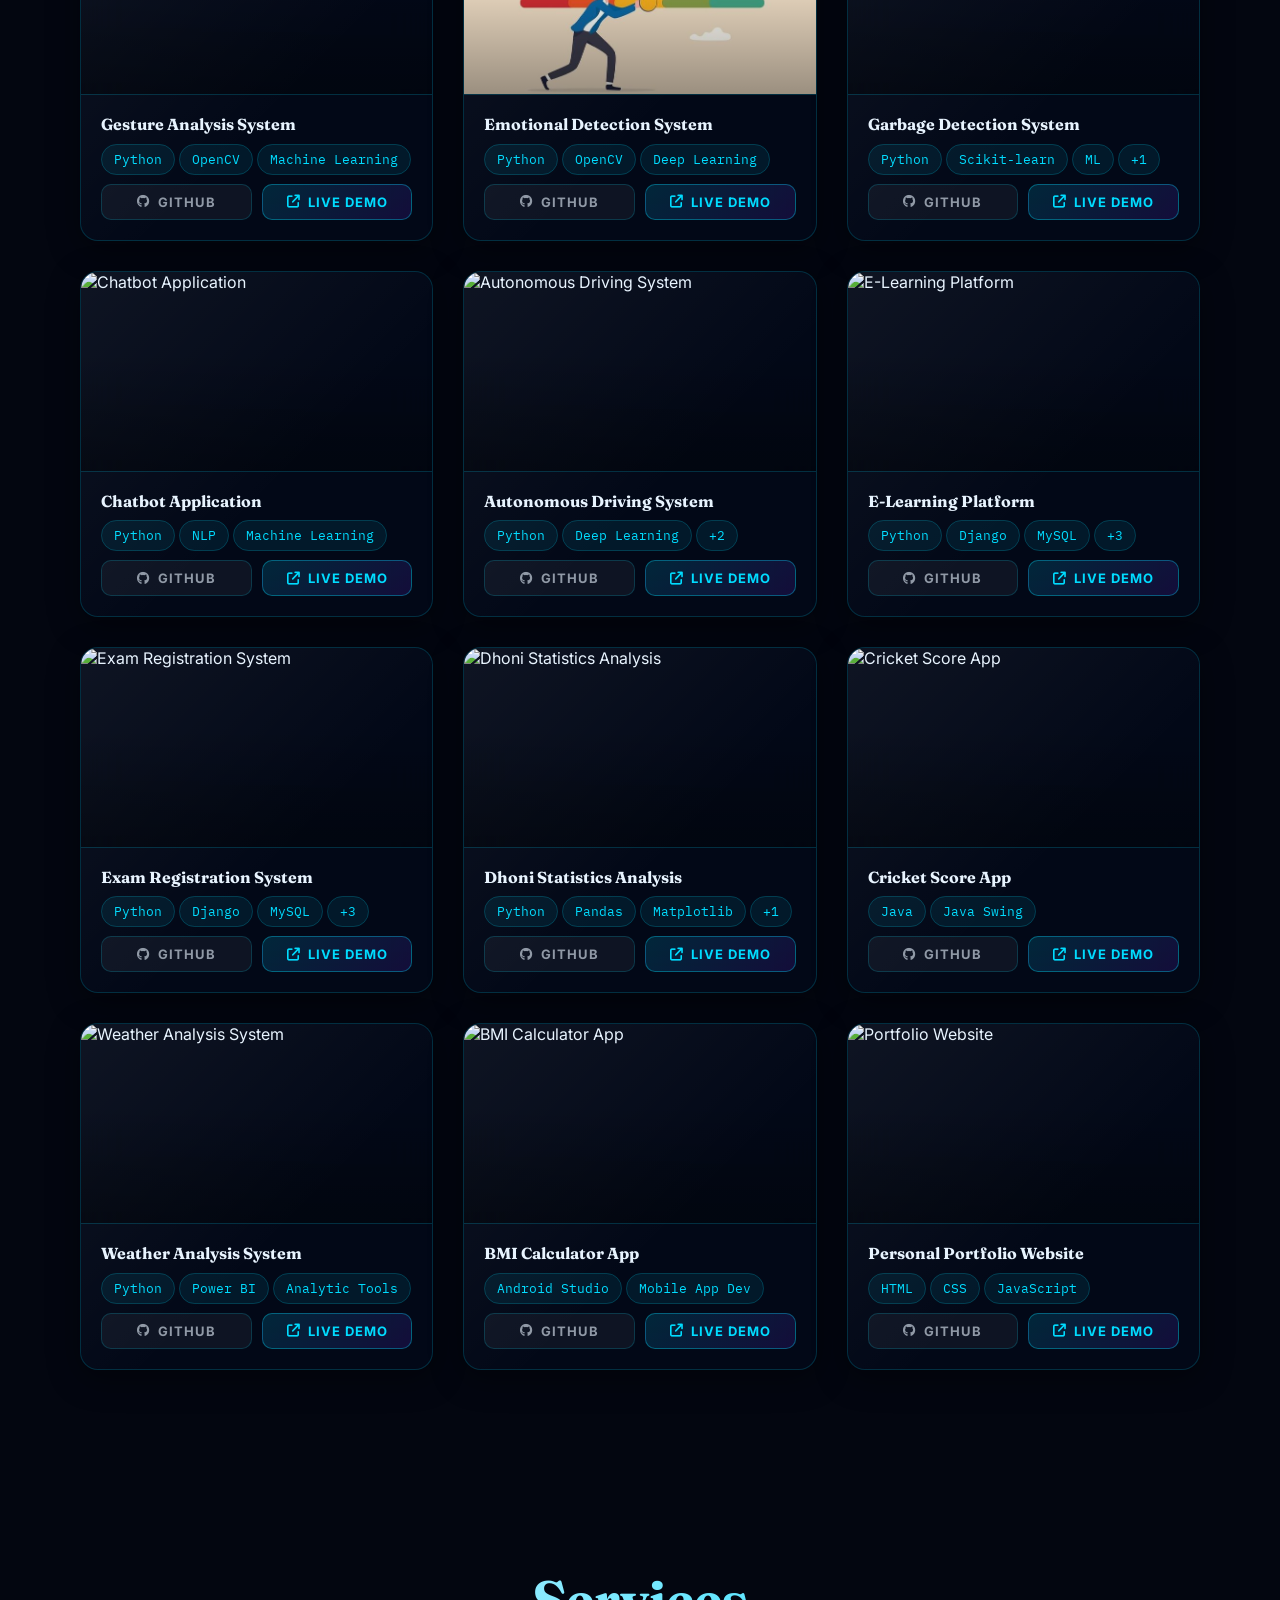
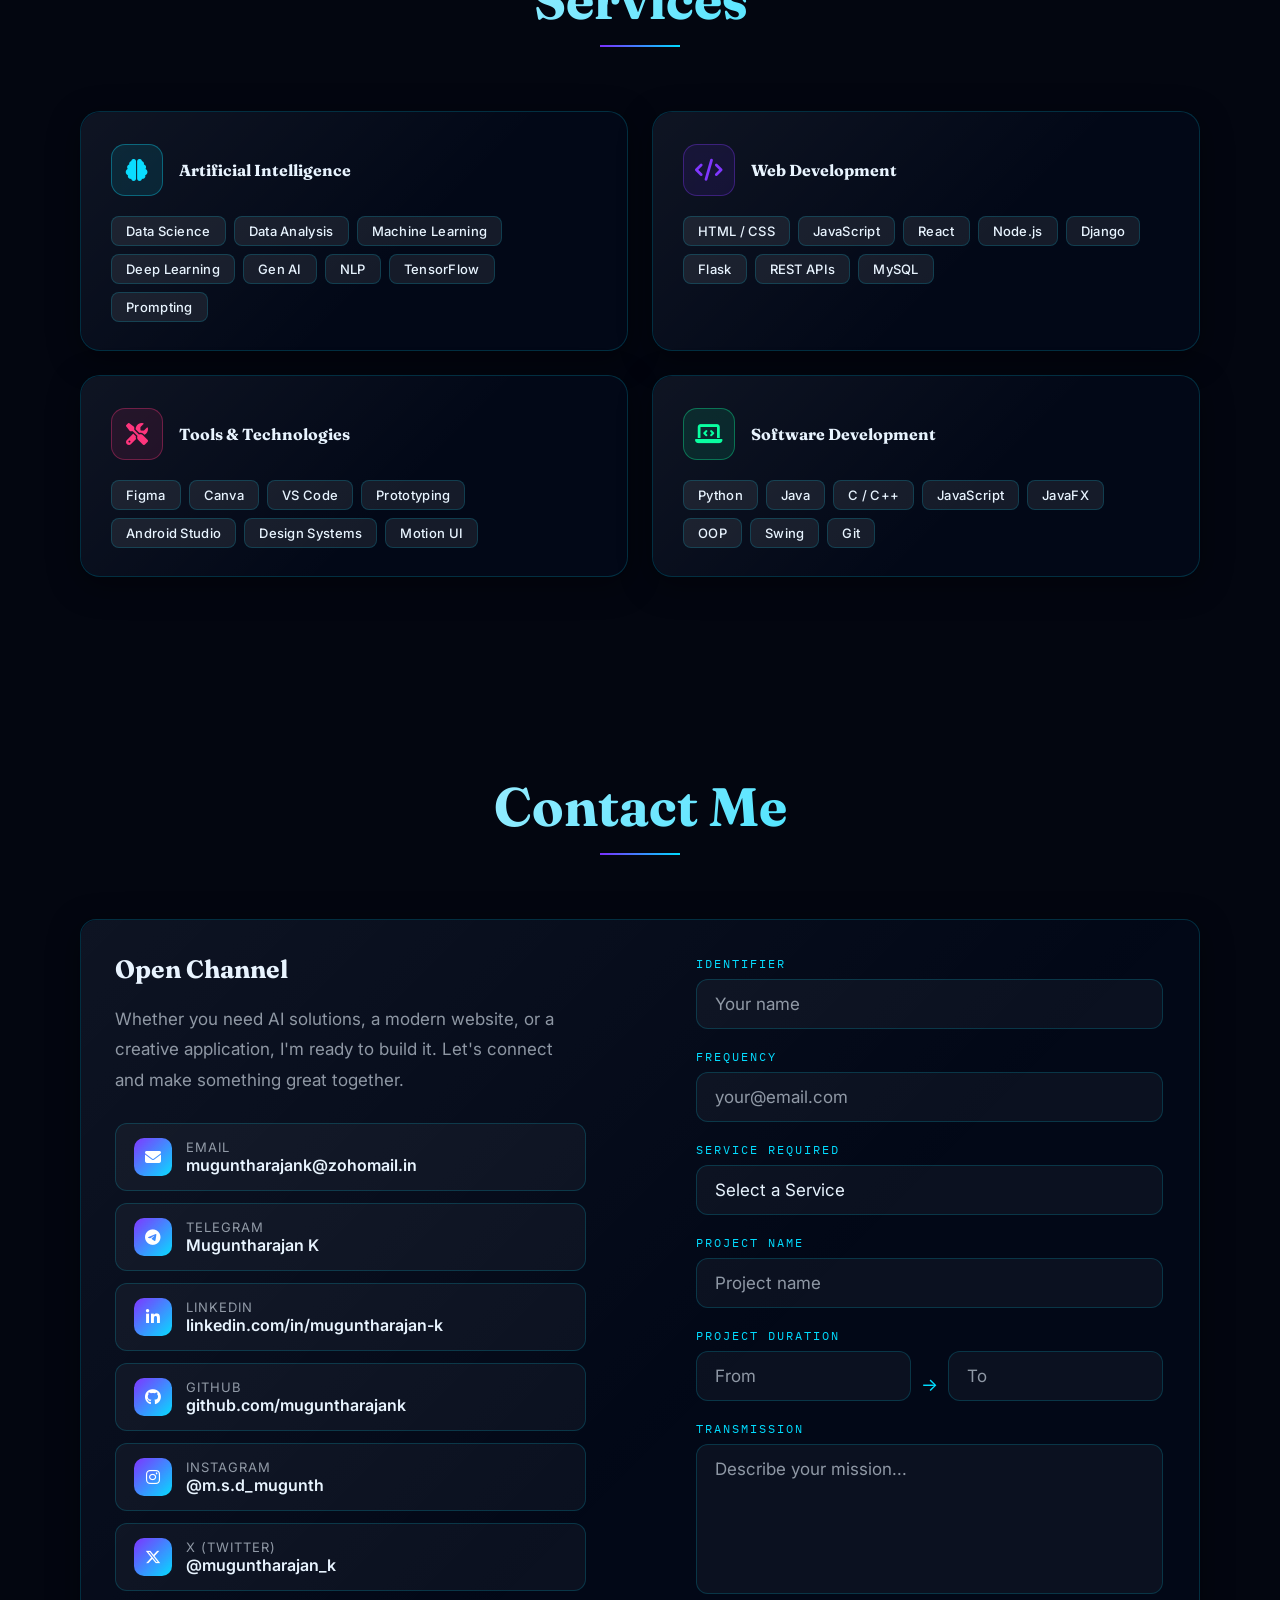
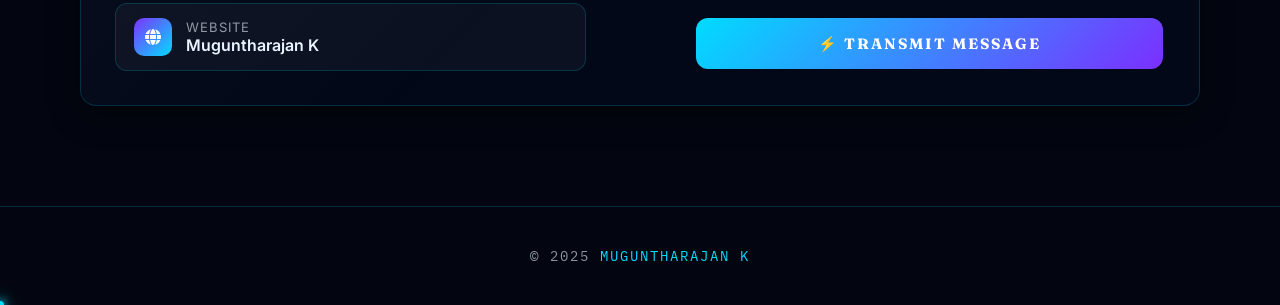
==== commit b51a3cab: "Update print statement from 'Hello' to 'Goodbye'" ====
--- a/index.html
+++ b/index.html
@@ -759,13 +759,13 @@
       <p>Whether you need AI solutions, a modern website, or a creative application, I'm ready to build it. Let's connect and make something great together.</p>
       <div class="contact-methods">
 
-  <a href="mailto:muguntharajank@gmail.com" class="c-method">
+  <a href="mailto:muguntharajank@zohomail.in" class="c-method">
     <div class="c-method-icon">
       <i class="fa-solid fa-envelope"></i>
     </div>
     <div>
       <span class="c-method-label">Email</span>
-      <span class="c-method-val">muguntharajank@gmail.com</span>
+      <span class="c-method-val">muguntharajank@zohomail.in</span>
     </div>
   </a>
 
